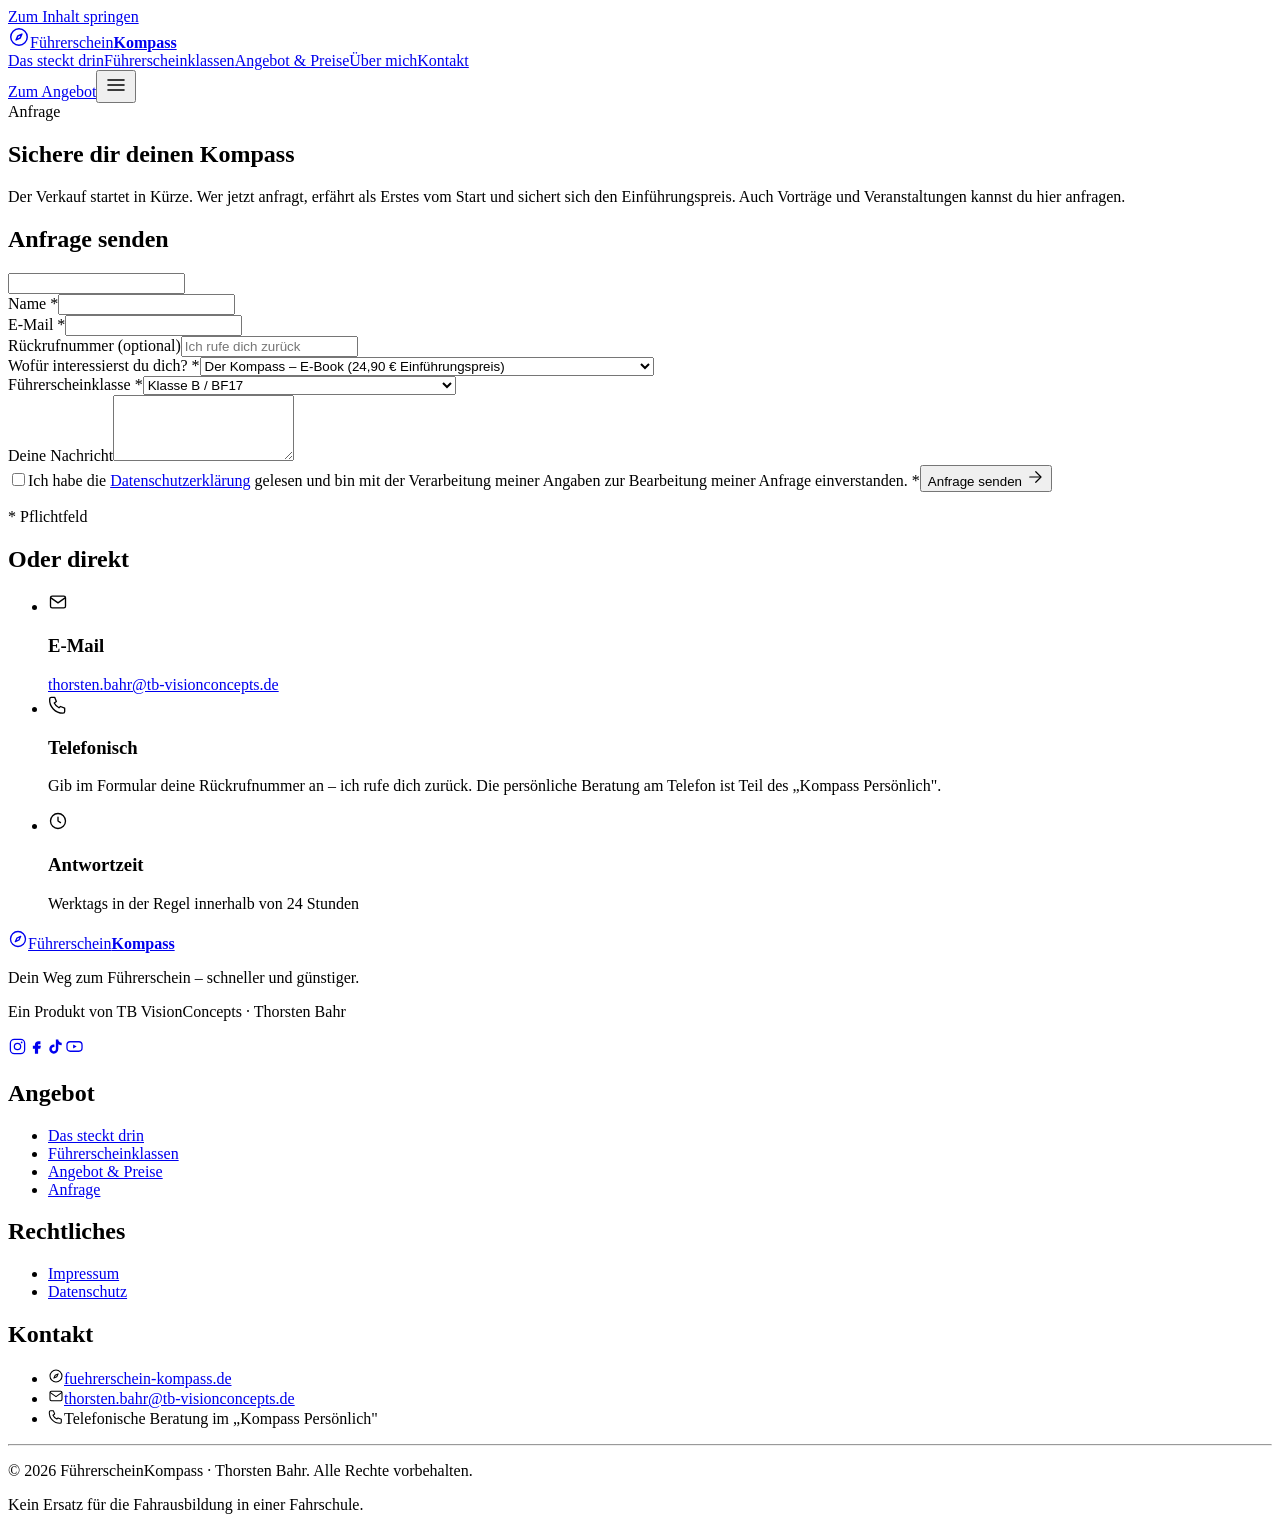
==== anfrage/index.html @ 38c5b354 "Website-Stand 2026-08-14 04:46: LinkedIn im Footer entfernt" ====
<!DOCTYPE html><html lang="de" data-astro-cid-cv6y6pzk><head><meta charset="utf-8"><meta name="viewport" content="width=device-width, initial-scale=1"><title>Anfrage · FührerscheinKompass</title><meta name="description" content="Sichere dir den FührerscheinKompass zum Einführungspreis oder frag einen Vortrag an – ich melde mich zeitnah bei dir."><link rel="canonical" href="https://fuehrerschein-kompass.de/anfrage/"><link rel="icon" type="image/svg+xml" href="/favicon.svg"><meta name="theme-color" content="#111111"><meta property="og:type" content="website"><meta property="og:site_name" content="FührerscheinKompass"><meta property="og:title" content="Anfrage · FührerscheinKompass"><meta property="og:description" content="Sichere dir den FührerscheinKompass zum Einführungspreis oder frag einen Vortrag an – ich melde mich zeitnah bei dir."><meta property="og:url" content="https://fuehrerschein-kompass.de/anfrage/"><meta property="og:locale" content="de_DE"><meta name="twitter:card" content="summary"><meta name="twitter:title" content="Anfrage · FührerscheinKompass"><meta name="twitter:description" content="Sichere dir den FührerscheinKompass zum Einführungspreis oder frag einen Vortrag an – ich melde mich zeitnah bei dir."><script type="application/ld+json">{"@context":"https://schema.org","@type":"Product","name":"FührerscheinKompass","description":"Sichere dir den FührerscheinKompass zum Einführungspreis oder frag einen Vortrag an – ich melde mich zeitnah bei dir.","url":"https://fuehrerschein-kompass.de/","brand":{"@type":"Brand","name":"TB VisionConcepts"},"author":{"@type":"Person","name":"Thorsten Bahr"}}</script></head><body data-astro-cid-cv6y6pzk><a href="#main" class="skip-link" data-astro-cid-cv6y6pzk>Zum Inhalt springen</a><header id="site-header" class="site-header" data-state="top" data-astro-cid-4ikqjgp6><div class="container-tb header-inner" data-astro-cid-4ikqjgp6><a href="/" class="brand" aria-label="FührerscheinKompass – Start" data-astro-cid-4ikqjgp6><span class="brand-icon" data-astro-cid-4ikqjgp6><svg xmlns="http://www.w3.org/2000/svg" width="22" height="22" viewBox="0 0 24 24" fill="none" stroke="currentColor" stroke-width="1.6" stroke-linecap="round" stroke-linejoin="round" class aria-hidden="true"><circle cx="12" cy="12" r="9"/><path d="m15.2 8.8-2 4.4-4.4 2 2-4.4z"/></svg></span><span class="brand-name" data-astro-cid-4ikqjgp6>Führerschein<strong data-astro-cid-4ikqjgp6>Kompass</strong></span></a><nav class="nav-desktop" aria-label="Hauptnavigation" data-astro-cid-4ikqjgp6><a href="/#inhalt" class="nav-link" data-astro-cid-4ikqjgp6>Das steckt drin</a><a href="/#klassen" class="nav-link" data-astro-cid-4ikqjgp6>Führerscheinklassen</a><a href="/#angebot" class="nav-link" data-astro-cid-4ikqjgp6>Angebot &amp; Preise</a><a href="/#ueber-mich" class="nav-link" data-astro-cid-4ikqjgp6>Über mich</a><a href="/anfrage" class="nav-link" data-astro-cid-4ikqjgp6>Kontakt</a></nav><div class="header-actions" data-astro-cid-4ikqjgp6><a href="/#angebot" class="btn btn-primary btn-cta" data-astro-cid-4ikqjgp6>Zum Angebot</a><button id="menu-toggle" class="menu-toggle" aria-label="Menü öffnen" aria-expanded="false" aria-controls="mobile-menu" data-astro-cid-4ikqjgp6><svg xmlns="http://www.w3.org/2000/svg" width="24" height="24" viewBox="0 0 24 24" fill="none" stroke="currentColor" stroke-width="1.6" stroke-linecap="round" stroke-linejoin="round" class aria-hidden="true"><path d="M4 7h16M4 12h16M4 17h16"/></svg></button></div></div><div id="mobile-menu" class="mobile-menu" hidden data-astro-cid-4ikqjgp6><nav aria-label="Mobile Navigation" data-astro-cid-4ikqjgp6><a href="/#inhalt" class="mobile-link" data-astro-cid-4ikqjgp6>Das steckt drin</a><a href="/#klassen" class="mobile-link" data-astro-cid-4ikqjgp6>Führerscheinklassen</a><a href="/#angebot" class="mobile-link" data-astro-cid-4ikqjgp6>Angebot &amp; Preise</a><a href="/#ueber-mich" class="mobile-link" data-astro-cid-4ikqjgp6>Über mich</a><a href="/anfrage" class="mobile-link" data-astro-cid-4ikqjgp6>Kontakt</a></nav></div></header><script type="module">var e=document.getElementById(`site-header`),t=()=>{e&&(e.dataset.state=window.scrollY>24?`scrolled`:`top`)};t(),window.addEventListener(`scroll`,t,{passive:!0});var n=document.getElementById(`menu-toggle`),r=document.getElementById(`mobile-menu`),i=()=>{r?.setAttribute(`hidden`,``),n?.setAttribute(`aria-expanded`,`false`),n?.setAttribute(`aria-label`,`Menü öffnen`)};n?.addEventListener(`click`,()=>{r?.hasAttribute(`hidden`)?(r?.removeAttribute(`hidden`),n.setAttribute(`aria-expanded`,`true`),n.setAttribute(`aria-label`,`Menü schließen`)):i()}),r?.querySelectorAll(`a`).forEach(e=>e.addEventListener(`click`,i));</script><main id="main" data-astro-cid-cv6y6pzk><section class="page-hero" data-astro-cid-dw2fsmvx><div class="page-hero-glow" aria-hidden="true" data-astro-cid-dw2fsmvx></div><div class="container-tb page-hero-inner" data-astro-cid-dw2fsmvx><span class="eyebrow" data-astro-cid-dw2fsmvx>Anfrage</span><div class="page-hero-top" data-astro-cid-dw2fsmvx><h1 class="page-hero-title" data-astro-cid-dw2fsmvx>Sichere dir <span class="text-gold-gradient">deinen Kompass</span></h1></div><p class="page-hero-lead" data-astro-cid-dw2fsmvx>Der Verkauf startet in Kürze. Wer jetzt anfragt, erfährt als Erstes vom Start und sichert sich den Einführungspreis. Auch Vorträge und Veranstaltungen kannst du hier anfragen.</p></div></section><section class="section" data-astro-cid-hvg4p4qe><div class="container-tb" data-astro-cid-hvg4p4qe><div class="anfrage-grid" data-astro-cid-hvg4p4qe><div class="reveal" data-astro-cid-hvg4p4qe><h2 class="anfrage-h" data-astro-cid-hvg4p4qe>Anfrage senden</h2><div class="anfrage-form-wrap" data-astro-cid-mhaaak4s><form id="anfrage-form" class="anfrage-form" name="anfrage" method="POST" data-endpoint="https://formspree.io/f/mzepeqll" action="https://formspree.io/f/mzepeqll" data-sending="Wird gesendet …" data-success="Vielen Dank! Deine Anfrage ist angekommen – ich melde mich zeitnah bei dir." data-error="Da ist leider etwas schiefgelaufen. Bitte versuch es erneut oder schreib direkt an thorsten.bahr@tb-visionconcepts.de." data-astro-cid-mhaaak4s><input type="hidden" name="form-name" value="anfrage" data-astro-cid-mhaaak4s><input type="text" name="_gotcha" class="hp" tabindex="-1" autocomplete="off" aria-hidden="true" data-astro-cid-mhaaak4s><div class="field" data-astro-cid-mhaaak4s><label for="af-name" data-astro-cid-mhaaak4s>Name *</label><input id="af-name" name="name" type="text" required autocomplete="name" data-astro-cid-mhaaak4s></div><div class="field-row" data-astro-cid-mhaaak4s><div class="field" data-astro-cid-mhaaak4s><label for="af-email" data-astro-cid-mhaaak4s>E-Mail *</label><input id="af-email" name="email" type="email" required autocomplete="email" data-astro-cid-mhaaak4s></div><div class="field" data-astro-cid-mhaaak4s><label for="af-phone" data-astro-cid-mhaaak4s>Rückrufnummer (optional)</label><input id="af-phone" name="phone" type="tel" autocomplete="tel" placeholder="Ich rufe dich zurück" data-astro-cid-mhaaak4s></div></div><div class="field-row" data-astro-cid-mhaaak4s><div class="field" data-astro-cid-mhaaak4s><label for="af-stufe" data-astro-cid-mhaaak4s>Wofür interessierst du dich? *</label><select id="af-stufe" name="stufe" required data-astro-cid-mhaaak4s><option value="ebook" data-astro-cid-mhaaak4s>Der Kompass – E-Book (24,90 € Einführungspreis)</option><option value="plus" data-astro-cid-mhaaak4s>Kompass PLUS – E-Book + Praxis-Vorlagen (89 €)</option><option value="persoenlich" data-astro-cid-mhaaak4s>Kompass Persönlich – 3 persönliche Beratungsgespräche (279 €)</option><option value="vormerkung" data-astro-cid-mhaaak4s>Vormerkung Klasse BE / A (unverbindlich – sichert den Einführungspreis)</option><option value="veranstaltung" data-astro-cid-mhaaak4s>Vortrag / Veranstaltung (auf Anfrage)</option><option value="frage" data-astro-cid-mhaaak4s>Allgemeine Frage</option></select></div><div class="field" data-astro-cid-mhaaak4s><label for="af-klasse" data-astro-cid-mhaaak4s>Führerscheinklasse *</label><select id="af-klasse" name="klasse" required data-astro-cid-mhaaak4s><option value="b" data-astro-cid-mhaaak4s>Klasse B / BF17</option><option value="be" data-astro-cid-mhaaak4s>Klasse BE (Start bei ausreichend Vormerkungen)</option><option value="a" data-astro-cid-mhaaak4s>Klasse A (Start bei ausreichend Vormerkungen)</option></select></div></div><div class="field" data-astro-cid-mhaaak4s><label for="af-message" data-astro-cid-mhaaak4s>Deine Nachricht</label><textarea id="af-message" name="message" rows="4" data-astro-cid-mhaaak4s></textarea></div><label class="consent" data-astro-cid-mhaaak4s><input type="checkbox" name="consent" required data-astro-cid-mhaaak4s><span data-astro-cid-mhaaak4s>Ich habe die <a href="/datenschutz" data-astro-cid-mhaaak4s>Datenschutzerklärung</a> gelesen und bin mit der Verarbeitung meiner Angaben zur Bearbeitung meiner Anfrage einverstanden. *</span></label><button type="submit" class="btn btn-primary" data-astro-cid-mhaaak4s>Anfrage senden <svg xmlns="http://www.w3.org/2000/svg" width="18" height="18" viewBox="0 0 24 24" fill="none" stroke="currentColor" stroke-width="1.6" stroke-linecap="round" stroke-linejoin="round" class aria-hidden="true"><path d="M5 12h14"/><path d="m13 5 7 7-7 7"/></svg></button><p class="form-hint" data-astro-cid-mhaaak4s>* Pflichtfeld</p></form><p id="form-status" class="form-status" role="status" aria-live="polite" data-astro-cid-mhaaak4s></p></div><script type="module">var e=new URLSearchParams(window.location.search),t=document.getElementById(`af-stufe`),n=document.getElementById(`af-klasse`),r=e.get(`stufe`),i=e.get(`klasse`);t&&r&&[...t.options].some(e=>e.value===r)&&(t.value=r),n&&i&&[...n.options].some(e=>e.value===i)&&(n.value=i);var a=document.getElementById(`af-message`),o=`Was wäre dir bei dieser Klasse am wichtigsten? Dein Feedback fließt direkt in die neue Ausgabe ein.`,s=()=>{a&&t&&(a.placeholder=t.value===`vormerkung`?o:``)};s(),t?.addEventListener(`change`,s);var c=document.getElementById(`anfrage-form`),l=document.getElementById(`form-status`);c&&l&&c.addEventListener(`submit`,async e=>{e.preventDefault();let t=c.querySelector(`button[type="submit"]`),n=t?t.innerHTML:``;t&&(t.disabled=!0,t.textContent=c.dataset.sending||`Wird gesendet …`);try{let e=new FormData(c),t=c.dataset.endpoint,n;if(t)n=await fetch(t,{method:`POST`,headers:{Accept:`application/json`},body:e});else{let t=new URLSearchParams;e.forEach((e,n)=>t.append(n,String(e))),n=await fetch(`/`,{method:`POST`,headers:{"Content-Type":`application/x-www-form-urlencoded`},body:t.toString()})}n.ok?(c.reset(),c.style.display=`none`,l.dataset.state=`success`,l.textContent=c.dataset.success||``):(l.dataset.state=`error`,l.textContent=c.dataset.error||``)}catch{l.dataset.state=`error`,l.textContent=c.dataset.error||``}finally{t&&(t.disabled=!1,t.innerHTML=n)}});</script></div><aside class="anfrage-direkt reveal" data-astro-cid-hvg4p4qe><h2 class="anfrage-h" data-astro-cid-hvg4p4qe>Oder direkt</h2><ul class="direkt-liste" data-astro-cid-hvg4p4qe><li data-astro-cid-hvg4p4qe><span class="direkt-icon" data-astro-cid-hvg4p4qe><svg xmlns="http://www.w3.org/2000/svg" width="20" height="20" viewBox="0 0 24 24" fill="none" stroke="currentColor" stroke-width="1.6" stroke-linecap="round" stroke-linejoin="round" class aria-hidden="true"><rect x="3" y="5" width="18" height="14" rx="2"/><path d="m3.5 7 8.5 6 8.5-6"/></svg></span><div data-astro-cid-hvg4p4qe><h3 data-astro-cid-hvg4p4qe>E-Mail</h3><a href="mailto:thorsten.bahr@tb-visionconcepts.de" data-astro-cid-hvg4p4qe>thorsten.bahr@tb-visionconcepts.de</a></div></li><li data-astro-cid-hvg4p4qe><span class="direkt-icon" data-astro-cid-hvg4p4qe><svg xmlns="http://www.w3.org/2000/svg" width="20" height="20" viewBox="0 0 24 24" fill="none" stroke="currentColor" stroke-width="1.6" stroke-linecap="round" stroke-linejoin="round" class aria-hidden="true"><path d="M4 4h4l2 5-2.5 1.8a12 12 0 0 0 5.7 5.7L15 15l5 2v4a2 2 0 0 1-2 2A16 16 0 0 1 2 6a2 2 0 0 1 2-2z"/></svg></span><div data-astro-cid-hvg4p4qe><h3 data-astro-cid-hvg4p4qe>Telefonisch</h3><p data-astro-cid-hvg4p4qe>Gib im Formular deine Rückrufnummer an – ich rufe dich zurück. Die persönliche Beratung am Telefon ist Teil des „Kompass Persönlich".</p></div></li><li data-astro-cid-hvg4p4qe><span class="direkt-icon" data-astro-cid-hvg4p4qe><svg xmlns="http://www.w3.org/2000/svg" width="20" height="20" viewBox="0 0 24 24" fill="none" stroke="currentColor" stroke-width="1.6" stroke-linecap="round" stroke-linejoin="round" class aria-hidden="true"><circle cx="12" cy="12" r="9"/><path d="M12 7.5V12l3 2"/></svg></span><div data-astro-cid-hvg4p4qe><h3 data-astro-cid-hvg4p4qe>Antwortzeit</h3><p data-astro-cid-hvg4p4qe>Werktags in der Regel innerhalb von 24 Stunden</p></div></li></ul></aside></div></div></section></main><footer class="site-footer" data-astro-cid-4o42a52n><div class="container-tb" data-astro-cid-4o42a52n><div class="footer-grid" data-astro-cid-4o42a52n><div class="footer-brand" data-astro-cid-4o42a52n><a href="/" class="footer-logo" aria-label="FührerscheinKompass" data-astro-cid-4o42a52n><span class="footer-logo-icon" data-astro-cid-4o42a52n><svg xmlns="http://www.w3.org/2000/svg" width="20" height="20" viewBox="0 0 24 24" fill="none" stroke="currentColor" stroke-width="1.6" stroke-linecap="round" stroke-linejoin="round" class aria-hidden="true"><circle cx="12" cy="12" r="9"/><path d="m15.2 8.8-2 4.4-4.4 2 2-4.4z"/></svg></span><span data-astro-cid-4o42a52n>Führerschein<strong data-astro-cid-4o42a52n>Kompass</strong></span></a><p class="footer-tagline" data-astro-cid-4o42a52n>Dein Weg zum Führerschein – schneller und günstiger.</p><p class="footer-status" data-astro-cid-4o42a52n>Ein Produkt von TB&nbsp;VisionConcepts · Thorsten Bahr</p><div class="footer-social" aria-label="Social Media" data-astro-cid-4o42a52n><a href="https://www.instagram.com/tb_visionconcepts/" target="_blank" rel="me noopener noreferrer" aria-label="Instagram" class="social-btn" data-astro-cid-4o42a52n><svg xmlns="http://www.w3.org/2000/svg" width="19" height="19" viewBox="0 0 24 24" fill="none" stroke="currentColor" stroke-width="1.6" stroke-linecap="round" stroke-linejoin="round" class aria-hidden="true"><rect x="3" y="3" width="18" height="18" rx="5"/><circle cx="12" cy="12" r="4"/><circle cx="17.2" cy="6.8" r="1.1" fill="currentColor" stroke="none"/></svg></a><a href="https://www.facebook.com/BahrThorsten" target="_blank" rel="me noopener noreferrer" aria-label="Facebook" class="social-btn" data-astro-cid-4o42a52n><svg xmlns="http://www.w3.org/2000/svg" width="19" height="19" viewBox="0 0 24 24" fill="none" stroke="currentColor" stroke-width="1.6" stroke-linecap="round" stroke-linejoin="round" class aria-hidden="true"><path d="M14 9.3h3V5.4h-2.6C11.8 5.4 10 7.2 10 9.7V11H7.4v3.9H10V21h4v-6.1h2.7l.9-3.9H14V9.9c0-.4.3-.6.7-.6z" fill="currentColor" stroke="none"/></svg></a><a href="https://www.tiktok.com/@tb_visionconcepts" target="_blank" rel="me noopener noreferrer" aria-label="TikTok" class="social-btn" data-astro-cid-4o42a52n><svg xmlns="http://www.w3.org/2000/svg" width="19" height="19" viewBox="0 0 24 24" fill="none" stroke="currentColor" stroke-width="1.6" stroke-linecap="round" stroke-linejoin="round" class aria-hidden="true"><path d="M16.6 5.82s.51.5 0 0A4.278 4.278 0 0 1 15.54 3h-3.09v12.4a2.592 2.592 0 0 1-2.59 2.5c-1.42 0-2.6-1.16-2.6-2.6c0-1.72 1.66-3.01 3.37-2.48V9.66c-3.45-.46-6.47 2.22-6.47 5.64c0 3.33 2.76 5.7 5.69 5.7c3.14 0 5.69-2.55 5.69-5.7V9.01a7.35 7.35 0 0 0 4.3 1.38V7.3s-1.88.09-3.24-1.48z" fill="currentColor" stroke="none"/></svg></a><a href="https://www.youtube.com/channel/UCgevBhatSWjmkDNBUK_DRZw" target="_blank" rel="me noopener noreferrer" aria-label="YouTube" class="social-btn" data-astro-cid-4o42a52n><svg xmlns="http://www.w3.org/2000/svg" width="19" height="19" viewBox="0 0 24 24" fill="none" stroke="currentColor" stroke-width="1.6" stroke-linecap="round" stroke-linejoin="round" class aria-hidden="true"><rect x="2.5" y="6" width="19" height="12" rx="4"/><path d="M10.3 9.6v4.8l4.4-2.4z" fill="currentColor" stroke="none"/></svg></a></div></div><nav class="footer-col" aria-label="Angebot" data-astro-cid-4o42a52n><h2 class="footer-h" data-astro-cid-4o42a52n>Angebot</h2><ul data-astro-cid-4o42a52n><li data-astro-cid-4o42a52n><a href="/#inhalt" data-astro-cid-4o42a52n>Das steckt drin</a></li><li data-astro-cid-4o42a52n><a href="/#klassen" data-astro-cid-4o42a52n>Führerscheinklassen</a></li><li data-astro-cid-4o42a52n><a href="/#angebot" data-astro-cid-4o42a52n>Angebot &amp; Preise</a></li><li data-astro-cid-4o42a52n><a href="/anfrage" data-astro-cid-4o42a52n>Anfrage</a></li></ul></nav><nav class="footer-col" aria-label="Rechtliches" data-astro-cid-4o42a52n><h2 class="footer-h" data-astro-cid-4o42a52n>Rechtliches</h2><ul data-astro-cid-4o42a52n><li data-astro-cid-4o42a52n><a href="/impressum" data-astro-cid-4o42a52n>Impressum</a></li><li data-astro-cid-4o42a52n><a href="/datenschutz" data-astro-cid-4o42a52n>Datenschutz</a></li></ul></nav><div class="footer-col" data-astro-cid-4o42a52n><h2 class="footer-h" data-astro-cid-4o42a52n>Kontakt</h2><ul class="footer-contact" data-astro-cid-4o42a52n><li data-astro-cid-4o42a52n><svg xmlns="http://www.w3.org/2000/svg" width="16" height="16" viewBox="0 0 24 24" fill="none" stroke="currentColor" stroke-width="1.6" stroke-linecap="round" stroke-linejoin="round" class aria-hidden="true"><circle cx="12" cy="12" r="9"/><path d="m15.2 8.8-2 4.4-4.4 2 2-4.4z"/></svg><a href="https://fuehrerschein-kompass.de" data-astro-cid-4o42a52n>fuehrerschein-kompass.de</a></li><li data-astro-cid-4o42a52n><svg xmlns="http://www.w3.org/2000/svg" width="16" height="16" viewBox="0 0 24 24" fill="none" stroke="currentColor" stroke-width="1.6" stroke-linecap="round" stroke-linejoin="round" class aria-hidden="true"><rect x="3" y="5" width="18" height="14" rx="2"/><path d="m3.5 7 8.5 6 8.5-6"/></svg><a href="mailto:thorsten.bahr@tb-visionconcepts.de" data-astro-cid-4o42a52n>thorsten.bahr@tb-visionconcepts.de</a></li><li data-astro-cid-4o42a52n><svg xmlns="http://www.w3.org/2000/svg" width="16" height="16" viewBox="0 0 24 24" fill="none" stroke="currentColor" stroke-width="1.6" stroke-linecap="round" stroke-linejoin="round" class aria-hidden="true"><path d="M4 4h4l2 5-2.5 1.8a12 12 0 0 0 5.7 5.7L15 15l5 2v4a2 2 0 0 1-2 2A16 16 0 0 1 2 6a2 2 0 0 1 2-2z"/></svg><span data-astro-cid-4o42a52n>Telefonische Beratung im „Kompass Persönlich"</span></li></ul></div></div><hr class="hairline footer-line" data-astro-cid-4o42a52n><div class="footer-bottom" data-astro-cid-4o42a52n><p data-astro-cid-4o42a52n>© 2026 FührerscheinKompass · Thorsten Bahr. Alle Rechte vorbehalten.</p><p class="footer-note" data-astro-cid-4o42a52n>Kein Ersatz für die Fahrausbildung in einer Fahrschule.</p></div></div></footer><script type="module">var e=document.querySelectorAll(`.reveal`);if(!window.matchMedia(`(prefers-reduced-motion: reduce)`).matches&&`IntersectionObserver`in window){let t=new IntersectionObserver(e=>{e.forEach(e=>{e.isIntersecting&&(e.target.classList.add(`is-visible`),t.unobserve(e.target))})},{threshold:.12,rootMargin:`0px 0px -8% 0px`});e.forEach(e=>t.observe(e))}else e.forEach(e=>e.classList.add(`is-visible`));</script></body></html>
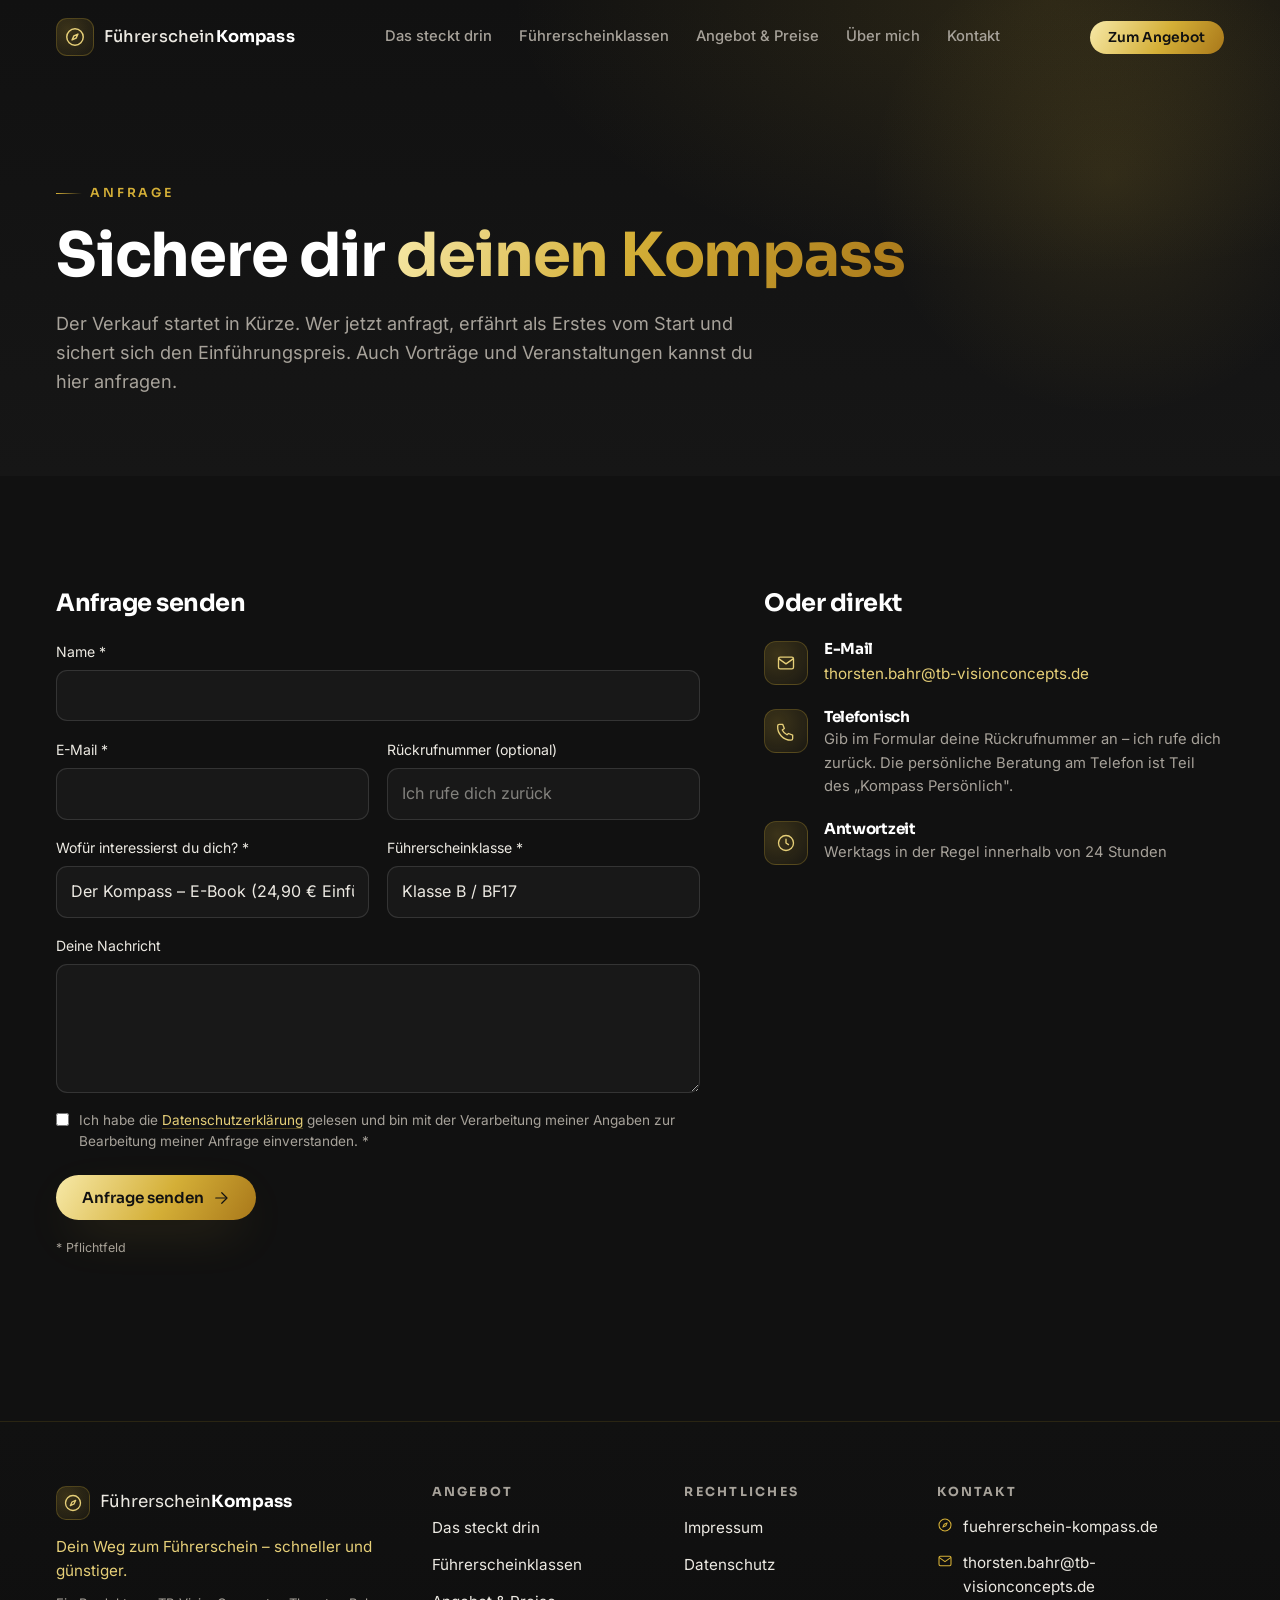
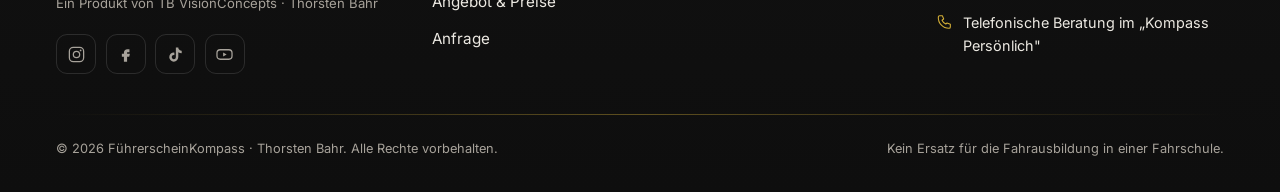
==== commit b962c814: "Fix: CSS fehlte im letzten Deploy (Build ueber Junction war kaputt) - LinkedIn bleibt entfernt" ====
--- a/anfrage/index.html
+++ b/anfrage/index.html
@@ -1 +1,3 @@
-<!DOCTYPE html><html lang="de" data-astro-cid-cv6y6pzk><head><meta charset="utf-8"><meta name="viewport" content="width=device-width, initial-scale=1"><title>Anfrage · FührerscheinKompass</title><meta name="description" content="Sichere dir den FührerscheinKompass zum Einführungspreis oder frag einen Vortrag an – ich melde mich zeitnah bei dir."><link rel="canonical" href="https://fuehrerschein-kompass.de/anfrage/"><link rel="icon" type="image/svg+xml" href="/favicon.svg"><meta name="theme-color" content="#111111"><meta property="og:type" content="website"><meta property="og:site_name" content="FührerscheinKompass"><meta property="og:title" content="Anfrage · FührerscheinKompass"><meta property="og:description" content="Sichere dir den FührerscheinKompass zum Einführungspreis oder frag einen Vortrag an – ich melde mich zeitnah bei dir."><meta property="og:url" content="https://fuehrerschein-kompass.de/anfrage/"><meta property="og:locale" content="de_DE"><meta name="twitter:card" content="summary"><meta name="twitter:title" content="Anfrage · FührerscheinKompass"><meta name="twitter:description" content="Sichere dir den FührerscheinKompass zum Einführungspreis oder frag einen Vortrag an – ich melde mich zeitnah bei dir."><script type="application/ld+json">{"@context":"https://schema.org","@type":"Product","name":"FührerscheinKompass","description":"Sichere dir den FührerscheinKompass zum Einführungspreis oder frag einen Vortrag an – ich melde mich zeitnah bei dir.","url":"https://fuehrerschein-kompass.de/","brand":{"@type":"Brand","name":"TB VisionConcepts"},"author":{"@type":"Person","name":"Thorsten Bahr"}}</script></head><body data-astro-cid-cv6y6pzk><a href="#main" class="skip-link" data-astro-cid-cv6y6pzk>Zum Inhalt springen</a><header id="site-header" class="site-header" data-state="top" data-astro-cid-4ikqjgp6><div class="container-tb header-inner" data-astro-cid-4ikqjgp6><a href="/" class="brand" aria-label="FührerscheinKompass – Start" data-astro-cid-4ikqjgp6><span class="brand-icon" data-astro-cid-4ikqjgp6><svg xmlns="http://www.w3.org/2000/svg" width="22" height="22" viewBox="0 0 24 24" fill="none" stroke="currentColor" stroke-width="1.6" stroke-linecap="round" stroke-linejoin="round" class aria-hidden="true"><circle cx="12" cy="12" r="9"/><path d="m15.2 8.8-2 4.4-4.4 2 2-4.4z"/></svg></span><span class="brand-name" data-astro-cid-4ikqjgp6>Führerschein<strong data-astro-cid-4ikqjgp6>Kompass</strong></span></a><nav class="nav-desktop" aria-label="Hauptnavigation" data-astro-cid-4ikqjgp6><a href="/#inhalt" class="nav-link" data-astro-cid-4ikqjgp6>Das steckt drin</a><a href="/#klassen" class="nav-link" data-astro-cid-4ikqjgp6>Führerscheinklassen</a><a href="/#angebot" class="nav-link" data-astro-cid-4ikqjgp6>Angebot &amp; Preise</a><a href="/#ueber-mich" class="nav-link" data-astro-cid-4ikqjgp6>Über mich</a><a href="/anfrage" class="nav-link" data-astro-cid-4ikqjgp6>Kontakt</a></nav><div class="header-actions" data-astro-cid-4ikqjgp6><a href="/#angebot" class="btn btn-primary btn-cta" data-astro-cid-4ikqjgp6>Zum Angebot</a><button id="menu-toggle" class="menu-toggle" aria-label="Menü öffnen" aria-expanded="false" aria-controls="mobile-menu" data-astro-cid-4ikqjgp6><svg xmlns="http://www.w3.org/2000/svg" width="24" height="24" viewBox="0 0 24 24" fill="none" stroke="currentColor" stroke-width="1.6" stroke-linecap="round" stroke-linejoin="round" class aria-hidden="true"><path d="M4 7h16M4 12h16M4 17h16"/></svg></button></div></div><div id="mobile-menu" class="mobile-menu" hidden data-astro-cid-4ikqjgp6><nav aria-label="Mobile Navigation" data-astro-cid-4ikqjgp6><a href="/#inhalt" class="mobile-link" data-astro-cid-4ikqjgp6>Das steckt drin</a><a href="/#klassen" class="mobile-link" data-astro-cid-4ikqjgp6>Führerscheinklassen</a><a href="/#angebot" class="mobile-link" data-astro-cid-4ikqjgp6>Angebot &amp; Preise</a><a href="/#ueber-mich" class="mobile-link" data-astro-cid-4ikqjgp6>Über mich</a><a href="/anfrage" class="mobile-link" data-astro-cid-4ikqjgp6>Kontakt</a></nav></div></header><script type="module">var e=document.getElementById(`site-header`),t=()=>{e&&(e.dataset.state=window.scrollY>24?`scrolled`:`top`)};t(),window.addEventListener(`scroll`,t,{passive:!0});var n=document.getElementById(`menu-toggle`),r=document.getElementById(`mobile-menu`),i=()=>{r?.setAttribute(`hidden`,``),n?.setAttribute(`aria-expanded`,`false`),n?.setAttribute(`aria-label`,`Menü öffnen`)};n?.addEventListener(`click`,()=>{r?.hasAttribute(`hidden`)?(r?.removeAttribute(`hidden`),n.setAttribute(`aria-expanded`,`true`),n.setAttribute(`aria-label`,`Menü schließen`)):i()}),r?.querySelectorAll(`a`).forEach(e=>e.addEventListener(`click`,i));</script><main id="main" data-astro-cid-cv6y6pzk><section class="page-hero" data-astro-cid-dw2fsmvx><div class="page-hero-glow" aria-hidden="true" data-astro-cid-dw2fsmvx></div><div class="container-tb page-hero-inner" data-astro-cid-dw2fsmvx><span class="eyebrow" data-astro-cid-dw2fsmvx>Anfrage</span><div class="page-hero-top" data-astro-cid-dw2fsmvx><h1 class="page-hero-title" data-astro-cid-dw2fsmvx>Sichere dir <span class="text-gold-gradient">deinen Kompass</span></h1></div><p class="page-hero-lead" data-astro-cid-dw2fsmvx>Der Verkauf startet in Kürze. Wer jetzt anfragt, erfährt als Erstes vom Start und sichert sich den Einführungspreis. Auch Vorträge und Veranstaltungen kannst du hier anfragen.</p></div></section><section class="section" data-astro-cid-hvg4p4qe><div class="container-tb" data-astro-cid-hvg4p4qe><div class="anfrage-grid" data-astro-cid-hvg4p4qe><div class="reveal" data-astro-cid-hvg4p4qe><h2 class="anfrage-h" data-astro-cid-hvg4p4qe>Anfrage senden</h2><div class="anfrage-form-wrap" data-astro-cid-mhaaak4s><form id="anfrage-form" class="anfrage-form" name="anfrage" method="POST" data-endpoint="https://formspree.io/f/mzepeqll" action="https://formspree.io/f/mzepeqll" data-sending="Wird gesendet …" data-success="Vielen Dank! Deine Anfrage ist angekommen – ich melde mich zeitnah bei dir." data-error="Da ist leider etwas schiefgelaufen. Bitte versuch es erneut oder schreib direkt an thorsten.bahr@tb-visionconcepts.de." data-astro-cid-mhaaak4s><input type="hidden" name="form-name" value="anfrage" data-astro-cid-mhaaak4s><input type="text" name="_gotcha" class="hp" tabindex="-1" autocomplete="off" aria-hidden="true" data-astro-cid-mhaaak4s><div class="field" data-astro-cid-mhaaak4s><label for="af-name" data-astro-cid-mhaaak4s>Name *</label><input id="af-name" name="name" type="text" required autocomplete="name" data-astro-cid-mhaaak4s></div><div class="field-row" data-astro-cid-mhaaak4s><div class="field" data-astro-cid-mhaaak4s><label for="af-email" data-astro-cid-mhaaak4s>E-Mail *</label><input id="af-email" name="email" type="email" required autocomplete="email" data-astro-cid-mhaaak4s></div><div class="field" data-astro-cid-mhaaak4s><label for="af-phone" data-astro-cid-mhaaak4s>Rückrufnummer (optional)</label><input id="af-phone" name="phone" type="tel" autocomplete="tel" placeholder="Ich rufe dich zurück" data-astro-cid-mhaaak4s></div></div><div class="field-row" data-astro-cid-mhaaak4s><div class="field" data-astro-cid-mhaaak4s><label for="af-stufe" data-astro-cid-mhaaak4s>Wofür interessierst du dich? *</label><select id="af-stufe" name="stufe" required data-astro-cid-mhaaak4s><option value="ebook" data-astro-cid-mhaaak4s>Der Kompass – E-Book (24,90 € Einführungspreis)</option><option value="plus" data-astro-cid-mhaaak4s>Kompass PLUS – E-Book + Praxis-Vorlagen (89 €)</option><option value="persoenlich" data-astro-cid-mhaaak4s>Kompass Persönlich – 3 persönliche Beratungsgespräche (279 €)</option><option value="vormerkung" data-astro-cid-mhaaak4s>Vormerkung Klasse BE / A (unverbindlich – sichert den Einführungspreis)</option><option value="veranstaltung" data-astro-cid-mhaaak4s>Vortrag / Veranstaltung (auf Anfrage)</option><option value="frage" data-astro-cid-mhaaak4s>Allgemeine Frage</option></select></div><div class="field" data-astro-cid-mhaaak4s><label for="af-klasse" data-astro-cid-mhaaak4s>Führerscheinklasse *</label><select id="af-klasse" name="klasse" required data-astro-cid-mhaaak4s><option value="b" data-astro-cid-mhaaak4s>Klasse B / BF17</option><option value="be" data-astro-cid-mhaaak4s>Klasse BE (Start bei ausreichend Vormerkungen)</option><option value="a" data-astro-cid-mhaaak4s>Klasse A (Start bei ausreichend Vormerkungen)</option></select></div></div><div class="field" data-astro-cid-mhaaak4s><label for="af-message" data-astro-cid-mhaaak4s>Deine Nachricht</label><textarea id="af-message" name="message" rows="4" data-astro-cid-mhaaak4s></textarea></div><label class="consent" data-astro-cid-mhaaak4s><input type="checkbox" name="consent" required data-astro-cid-mhaaak4s><span data-astro-cid-mhaaak4s>Ich habe die <a href="/datenschutz" data-astro-cid-mhaaak4s>Datenschutzerklärung</a> gelesen und bin mit der Verarbeitung meiner Angaben zur Bearbeitung meiner Anfrage einverstanden. *</span></label><button type="submit" class="btn btn-primary" data-astro-cid-mhaaak4s>Anfrage senden <svg xmlns="http://www.w3.org/2000/svg" width="18" height="18" viewBox="0 0 24 24" fill="none" stroke="currentColor" stroke-width="1.6" stroke-linecap="round" stroke-linejoin="round" class aria-hidden="true"><path d="M5 12h14"/><path d="m13 5 7 7-7 7"/></svg></button><p class="form-hint" data-astro-cid-mhaaak4s>* Pflichtfeld</p></form><p id="form-status" class="form-status" role="status" aria-live="polite" data-astro-cid-mhaaak4s></p></div><script type="module">var e=new URLSearchParams(window.location.search),t=document.getElementById(`af-stufe`),n=document.getElementById(`af-klasse`),r=e.get(`stufe`),i=e.get(`klasse`);t&&r&&[...t.options].some(e=>e.value===r)&&(t.value=r),n&&i&&[...n.options].some(e=>e.value===i)&&(n.value=i);var a=document.getElementById(`af-message`),o=`Was wäre dir bei dieser Klasse am wichtigsten? Dein Feedback fließt direkt in die neue Ausgabe ein.`,s=()=>{a&&t&&(a.placeholder=t.value===`vormerkung`?o:``)};s(),t?.addEventListener(`change`,s);var c=document.getElementById(`anfrage-form`),l=document.getElementById(`form-status`);c&&l&&c.addEventListener(`submit`,async e=>{e.preventDefault();let t=c.querySelector(`button[type="submit"]`),n=t?t.innerHTML:``;t&&(t.disabled=!0,t.textContent=c.dataset.sending||`Wird gesendet …`);try{let e=new FormData(c),t=c.dataset.endpoint,n;if(t)n=await fetch(t,{method:`POST`,headers:{Accept:`application/json`},body:e});else{let t=new URLSearchParams;e.forEach((e,n)=>t.append(n,String(e))),n=await fetch(`/`,{method:`POST`,headers:{"Content-Type":`application/x-www-form-urlencoded`},body:t.toString()})}n.ok?(c.reset(),c.style.display=`none`,l.dataset.state=`success`,l.textContent=c.dataset.success||``):(l.dataset.state=`error`,l.textContent=c.dataset.error||``)}catch{l.dataset.state=`error`,l.textContent=c.dataset.error||``}finally{t&&(t.disabled=!1,t.innerHTML=n)}});</script></div><aside class="anfrage-direkt reveal" data-astro-cid-hvg4p4qe><h2 class="anfrage-h" data-astro-cid-hvg4p4qe>Oder direkt</h2><ul class="direkt-liste" data-astro-cid-hvg4p4qe><li data-astro-cid-hvg4p4qe><span class="direkt-icon" data-astro-cid-hvg4p4qe><svg xmlns="http://www.w3.org/2000/svg" width="20" height="20" viewBox="0 0 24 24" fill="none" stroke="currentColor" stroke-width="1.6" stroke-linecap="round" stroke-linejoin="round" class aria-hidden="true"><rect x="3" y="5" width="18" height="14" rx="2"/><path d="m3.5 7 8.5 6 8.5-6"/></svg></span><div data-astro-cid-hvg4p4qe><h3 data-astro-cid-hvg4p4qe>E-Mail</h3><a href="mailto:thorsten.bahr@tb-visionconcepts.de" data-astro-cid-hvg4p4qe>thorsten.bahr@tb-visionconcepts.de</a></div></li><li data-astro-cid-hvg4p4qe><span class="direkt-icon" data-astro-cid-hvg4p4qe><svg xmlns="http://www.w3.org/2000/svg" width="20" height="20" viewBox="0 0 24 24" fill="none" stroke="currentColor" stroke-width="1.6" stroke-linecap="round" stroke-linejoin="round" class aria-hidden="true"><path d="M4 4h4l2 5-2.5 1.8a12 12 0 0 0 5.7 5.7L15 15l5 2v4a2 2 0 0 1-2 2A16 16 0 0 1 2 6a2 2 0 0 1 2-2z"/></svg></span><div data-astro-cid-hvg4p4qe><h3 data-astro-cid-hvg4p4qe>Telefonisch</h3><p data-astro-cid-hvg4p4qe>Gib im Formular deine Rückrufnummer an – ich rufe dich zurück. Die persönliche Beratung am Telefon ist Teil des „Kompass Persönlich".</p></div></li><li data-astro-cid-hvg4p4qe><span class="direkt-icon" data-astro-cid-hvg4p4qe><svg xmlns="http://www.w3.org/2000/svg" width="20" height="20" viewBox="0 0 24 24" fill="none" stroke="currentColor" stroke-width="1.6" stroke-linecap="round" stroke-linejoin="round" class aria-hidden="true"><circle cx="12" cy="12" r="9"/><path d="M12 7.5V12l3 2"/></svg></span><div data-astro-cid-hvg4p4qe><h3 data-astro-cid-hvg4p4qe>Antwortzeit</h3><p data-astro-cid-hvg4p4qe>Werktags in der Regel innerhalb von 24 Stunden</p></div></li></ul></aside></div></div></section></main><footer class="site-footer" data-astro-cid-4o42a52n><div class="container-tb" data-astro-cid-4o42a52n><div class="footer-grid" data-astro-cid-4o42a52n><div class="footer-brand" data-astro-cid-4o42a52n><a href="/" class="footer-logo" aria-label="FührerscheinKompass" data-astro-cid-4o42a52n><span class="footer-logo-icon" data-astro-cid-4o42a52n><svg xmlns="http://www.w3.org/2000/svg" width="20" height="20" viewBox="0 0 24 24" fill="none" stroke="currentColor" stroke-width="1.6" stroke-linecap="round" stroke-linejoin="round" class aria-hidden="true"><circle cx="12" cy="12" r="9"/><path d="m15.2 8.8-2 4.4-4.4 2 2-4.4z"/></svg></span><span data-astro-cid-4o42a52n>Führerschein<strong data-astro-cid-4o42a52n>Kompass</strong></span></a><p class="footer-tagline" data-astro-cid-4o42a52n>Dein Weg zum Führerschein – schneller und günstiger.</p><p class="footer-status" data-astro-cid-4o42a52n>Ein Produkt von TB&nbsp;VisionConcepts · Thorsten Bahr</p><div class="footer-social" aria-label="Social Media" data-astro-cid-4o42a52n><a href="https://www.instagram.com/tb_visionconcepts/" target="_blank" rel="me noopener noreferrer" aria-label="Instagram" class="social-btn" data-astro-cid-4o42a52n><svg xmlns="http://www.w3.org/2000/svg" width="19" height="19" viewBox="0 0 24 24" fill="none" stroke="currentColor" stroke-width="1.6" stroke-linecap="round" stroke-linejoin="round" class aria-hidden="true"><rect x="3" y="3" width="18" height="18" rx="5"/><circle cx="12" cy="12" r="4"/><circle cx="17.2" cy="6.8" r="1.1" fill="currentColor" stroke="none"/></svg></a><a href="https://www.facebook.com/BahrThorsten" target="_blank" rel="me noopener noreferrer" aria-label="Facebook" class="social-btn" data-astro-cid-4o42a52n><svg xmlns="http://www.w3.org/2000/svg" width="19" height="19" viewBox="0 0 24 24" fill="none" stroke="currentColor" stroke-width="1.6" stroke-linecap="round" stroke-linejoin="round" class aria-hidden="true"><path d="M14 9.3h3V5.4h-2.6C11.8 5.4 10 7.2 10 9.7V11H7.4v3.9H10V21h4v-6.1h2.7l.9-3.9H14V9.9c0-.4.3-.6.7-.6z" fill="currentColor" stroke="none"/></svg></a><a href="https://www.tiktok.com/@tb_visionconcepts" target="_blank" rel="me noopener noreferrer" aria-label="TikTok" class="social-btn" data-astro-cid-4o42a52n><svg xmlns="http://www.w3.org/2000/svg" width="19" height="19" viewBox="0 0 24 24" fill="none" stroke="currentColor" stroke-width="1.6" stroke-linecap="round" stroke-linejoin="round" class aria-hidden="true"><path d="M16.6 5.82s.51.5 0 0A4.278 4.278 0 0 1 15.54 3h-3.09v12.4a2.592 2.592 0 0 1-2.59 2.5c-1.42 0-2.6-1.16-2.6-2.6c0-1.72 1.66-3.01 3.37-2.48V9.66c-3.45-.46-6.47 2.22-6.47 5.64c0 3.33 2.76 5.7 5.69 5.7c3.14 0 5.69-2.55 5.69-5.7V9.01a7.35 7.35 0 0 0 4.3 1.38V7.3s-1.88.09-3.24-1.48z" fill="currentColor" stroke="none"/></svg></a><a href="https://www.youtube.com/channel/UCgevBhatSWjmkDNBUK_DRZw" target="_blank" rel="me noopener noreferrer" aria-label="YouTube" class="social-btn" data-astro-cid-4o42a52n><svg xmlns="http://www.w3.org/2000/svg" width="19" height="19" viewBox="0 0 24 24" fill="none" stroke="currentColor" stroke-width="1.6" stroke-linecap="round" stroke-linejoin="round" class aria-hidden="true"><rect x="2.5" y="6" width="19" height="12" rx="4"/><path d="M10.3 9.6v4.8l4.4-2.4z" fill="currentColor" stroke="none"/></svg></a></div></div><nav class="footer-col" aria-label="Angebot" data-astro-cid-4o42a52n><h2 class="footer-h" data-astro-cid-4o42a52n>Angebot</h2><ul data-astro-cid-4o42a52n><li data-astro-cid-4o42a52n><a href="/#inhalt" data-astro-cid-4o42a52n>Das steckt drin</a></li><li data-astro-cid-4o42a52n><a href="/#klassen" data-astro-cid-4o42a52n>Führerscheinklassen</a></li><li data-astro-cid-4o42a52n><a href="/#angebot" data-astro-cid-4o42a52n>Angebot &amp; Preise</a></li><li data-astro-cid-4o42a52n><a href="/anfrage" data-astro-cid-4o42a52n>Anfrage</a></li></ul></nav><nav class="footer-col" aria-label="Rechtliches" data-astro-cid-4o42a52n><h2 class="footer-h" data-astro-cid-4o42a52n>Rechtliches</h2><ul data-astro-cid-4o42a52n><li data-astro-cid-4o42a52n><a href="/impressum" data-astro-cid-4o42a52n>Impressum</a></li><li data-astro-cid-4o42a52n><a href="/datenschutz" data-astro-cid-4o42a52n>Datenschutz</a></li></ul></nav><div class="footer-col" data-astro-cid-4o42a52n><h2 class="footer-h" data-astro-cid-4o42a52n>Kontakt</h2><ul class="footer-contact" data-astro-cid-4o42a52n><li data-astro-cid-4o42a52n><svg xmlns="http://www.w3.org/2000/svg" width="16" height="16" viewBox="0 0 24 24" fill="none" stroke="currentColor" stroke-width="1.6" stroke-linecap="round" stroke-linejoin="round" class aria-hidden="true"><circle cx="12" cy="12" r="9"/><path d="m15.2 8.8-2 4.4-4.4 2 2-4.4z"/></svg><a href="https://fuehrerschein-kompass.de" data-astro-cid-4o42a52n>fuehrerschein-kompass.de</a></li><li data-astro-cid-4o42a52n><svg xmlns="http://www.w3.org/2000/svg" width="16" height="16" viewBox="0 0 24 24" fill="none" stroke="currentColor" stroke-width="1.6" stroke-linecap="round" stroke-linejoin="round" class aria-hidden="true"><rect x="3" y="5" width="18" height="14" rx="2"/><path d="m3.5 7 8.5 6 8.5-6"/></svg><a href="mailto:thorsten.bahr@tb-visionconcepts.de" data-astro-cid-4o42a52n>thorsten.bahr@tb-visionconcepts.de</a></li><li data-astro-cid-4o42a52n><svg xmlns="http://www.w3.org/2000/svg" width="16" height="16" viewBox="0 0 24 24" fill="none" stroke="currentColor" stroke-width="1.6" stroke-linecap="round" stroke-linejoin="round" class aria-hidden="true"><path d="M4 4h4l2 5-2.5 1.8a12 12 0 0 0 5.7 5.7L15 15l5 2v4a2 2 0 0 1-2 2A16 16 0 0 1 2 6a2 2 0 0 1 2-2z"/></svg><span data-astro-cid-4o42a52n>Telefonische Beratung im „Kompass Persönlich"</span></li></ul></div></div><hr class="hairline footer-line" data-astro-cid-4o42a52n><div class="footer-bottom" data-astro-cid-4o42a52n><p data-astro-cid-4o42a52n>© 2026 FührerscheinKompass · Thorsten Bahr. Alle Rechte vorbehalten.</p><p class="footer-note" data-astro-cid-4o42a52n>Kein Ersatz für die Fahrausbildung in einer Fahrschule.</p></div></div></footer><script type="module">var e=document.querySelectorAll(`.reveal`);if(!window.matchMedia(`(prefers-reduced-motion: reduce)`).matches&&`IntersectionObserver`in window){let t=new IntersectionObserver(e=>{e.forEach(e=>{e.isIntersecting&&(e.target.classList.add(`is-visible`),t.unobserve(e.target))})},{threshold:.12,rootMargin:`0px 0px -8% 0px`});e.forEach(e=>t.observe(e))}else e.forEach(e=>e.classList.add(`is-visible`));</script></body></html>+<!DOCTYPE html><html lang="de" data-astro-cid-z4jru4n3><head><meta charset="utf-8"><meta name="viewport" content="width=device-width, initial-scale=1"><title>Anfrage · FührerscheinKompass</title><meta name="description" content="Sichere dir den FührerscheinKompass zum Einführungspreis oder frag einen Vortrag an – ich melde mich zeitnah bei dir."><link rel="canonical" href="https://fuehrerschein-kompass.de/anfrage/"><link rel="icon" type="image/svg+xml" href="/favicon.svg"><meta name="theme-color" content="#111111"><meta property="og:type" content="website"><meta property="og:site_name" content="FührerscheinKompass"><meta property="og:title" content="Anfrage · FührerscheinKompass"><meta property="og:description" content="Sichere dir den FührerscheinKompass zum Einführungspreis oder frag einen Vortrag an – ich melde mich zeitnah bei dir."><meta property="og:url" content="https://fuehrerschein-kompass.de/anfrage/"><meta property="og:locale" content="de_DE"><meta name="twitter:card" content="summary"><meta name="twitter:title" content="Anfrage · FührerscheinKompass"><meta name="twitter:description" content="Sichere dir den FührerscheinKompass zum Einführungspreis oder frag einen Vortrag an – ich melde mich zeitnah bei dir."><script type="application/ld+json">{"@context":"https://schema.org","@type":"Product","name":"FührerscheinKompass","description":"Sichere dir den FührerscheinKompass zum Einführungspreis oder frag einen Vortrag an – ich melde mich zeitnah bei dir.","url":"https://fuehrerschein-kompass.de/","brand":{"@type":"Brand","name":"TB VisionConcepts"},"author":{"@type":"Person","name":"Thorsten Bahr"}}</script><link rel="stylesheet" href="/_astro/BaseLayout.BsLziA7k.css"><style>.page-hero[data-astro-cid-75ysl5lo]{background:radial-gradient(900px 460px at 82% 0%, #d4af3721, transparent 60%), linear-gradient(180deg, var(--color-ink-900), var(--color-ink-850));padding-top:9rem;padding-bottom:3.5rem;position:relative;overflow:hidden}.page-hero-glow[data-astro-cid-75ysl5lo]{pointer-events:none;background:radial-gradient(circle,#d4af371f,#0000 62%);width:34rem;height:34rem;position:absolute;top:-20%;right:-8%}.page-hero-inner[data-astro-cid-75ysl5lo]{position:relative}.page-hero-top[data-astro-cid-75ysl5lo]{justify-content:space-between;align-items:center;gap:2.5rem;display:flex}.page-hero-title[data-astro-cid-75ysl5lo]{max-width:20ch;margin-top:1.2rem;font-size:clamp(2.3rem,5.5vw,3.8rem)}.page-hero-logo[data-astro-cid-75ysl5lo]{filter:drop-shadow(0 0 28px #d4af3738);flex-shrink:0;width:clamp(160px,20vw,240px);height:auto;display:none}@media (width>=760px){.page-hero-logo[data-astro-cid-75ysl5lo]{display:block}}.page-hero-lead[data-astro-cid-75ysl5lo]{color:var(--color-mute);max-width:44rem;margin-top:1.3rem;font-size:1.13rem}.page-hero[data-astro-cid-75ysl5lo] .page-hero-actions{flex-wrap:wrap;gap:.9rem;margin-top:2rem;display:flex}@media (width>=900px){.page-hero[data-astro-cid-75ysl5lo]{padding-top:11rem;padding-bottom:5rem}}
+.anfrage-form[data-astro-cid-aft76b66]{gap:1.1rem;display:grid}.hp[data-astro-cid-aft76b66]{opacity:0;width:1px;height:1px;position:absolute;left:-9999px}.field[data-astro-cid-aft76b66]{gap:.4rem;display:grid}.field-row[data-astro-cid-aft76b66]{grid-template-columns:1fr;gap:1.1rem;display:grid}.field[data-astro-cid-aft76b66] label[data-astro-cid-aft76b66],.consent[data-astro-cid-aft76b66]{color:var(--color-fog);font-size:.88rem}.field[data-astro-cid-aft76b66] input[data-astro-cid-aft76b66],.field[data-astro-cid-aft76b66] select[data-astro-cid-aft76b66],.field[data-astro-cid-aft76b66] textarea[data-astro-cid-aft76b66]{width:100%;color:var(--color-fog);font:inherit;background:#ffffff08;border:1px solid #ffffff1f;border-radius:.7rem;padding:.75rem .9rem;transition:border-color .2s,background-color .2s}.field[data-astro-cid-aft76b66] input[data-astro-cid-aft76b66]:focus,.field[data-astro-cid-aft76b66] select[data-astro-cid-aft76b66]:focus,.field[data-astro-cid-aft76b66] textarea[data-astro-cid-aft76b66]:focus{border-color:var(--color-gold-400);background:#d4af370d;outline:none}.field[data-astro-cid-aft76b66] textarea[data-astro-cid-aft76b66]{resize:vertical}.field[data-astro-cid-aft76b66] select[data-astro-cid-aft76b66]{appearance:none;color-scheme:dark}.field[data-astro-cid-aft76b66] select[data-astro-cid-aft76b66] option[data-astro-cid-aft76b66]{background-color:var(--color-ink-900);color:var(--color-fog);padding:.5rem .6rem}.field[data-astro-cid-aft76b66] select[data-astro-cid-aft76b66] option[data-astro-cid-aft76b66]:checked{color:var(--color-gold-300);background-color:#d4af3740}.consent[data-astro-cid-aft76b66]{color:var(--color-mute);align-items:flex-start;gap:.6rem;font-size:.85rem;line-height:1.5;display:flex}.consent[data-astro-cid-aft76b66] input[data-astro-cid-aft76b66]{accent-color:var(--color-gold-500);flex-shrink:0;margin-top:.2rem}.consent[data-astro-cid-aft76b66] a[data-astro-cid-aft76b66]{color:var(--color-gold-300);border-bottom:1px solid #d4af374d}.anfrage-form[data-astro-cid-aft76b66] .btn[data-astro-cid-aft76b66]{justify-self:start;margin-top:.4rem}.form-hint[data-astro-cid-aft76b66]{color:var(--color-mute);font-size:.78rem}.form-status[data-astro-cid-aft76b66]{margin-top:1rem;font-size:.95rem}.form-status[data-astro-cid-aft76b66][data-state=success]{color:#7bd88f}.form-status[data-astro-cid-aft76b66][data-state=error]{color:#f0a1a1}.form-status[data-astro-cid-aft76b66][data-state=info]{color:var(--color-gold-300)}@media (width>=560px){.field-row[data-astro-cid-aft76b66]{grid-template-columns:1fr 1fr}}.anfrage-grid[data-astro-cid-pilqsgz3]{grid-template-columns:1fr;gap:3rem;display:grid}.anfrage-h[data-astro-cid-pilqsgz3]{margin-bottom:1.5rem;font-size:1.5rem}.direkt-liste[data-astro-cid-pilqsgz3]{flex-direction:column;gap:1.4rem;margin:0;padding:0;list-style:none;display:flex}.direkt-liste[data-astro-cid-pilqsgz3] li[data-astro-cid-pilqsgz3]{align-items:flex-start;gap:1rem;display:flex}.direkt-icon[data-astro-cid-pilqsgz3]{width:44px;height:44px;color:var(--color-gold-300);background:radial-gradient(circle at 30% 30%,#d4af3738,#d4af370d);border:1px solid #d4af3740;border-radius:12px;flex-shrink:0;justify-content:center;align-items:center;display:inline-flex}.direkt-liste[data-astro-cid-pilqsgz3] h3[data-astro-cid-pilqsgz3]{color:#fff;margin-bottom:.2rem;font-size:.95rem}.direkt-liste[data-astro-cid-pilqsgz3] a[data-astro-cid-pilqsgz3]{color:var(--color-gold-300);font-size:.95rem}.direkt-liste[data-astro-cid-pilqsgz3] p[data-astro-cid-pilqsgz3]{color:var(--color-mute);font-size:.92rem}@media (width>=900px){.anfrage-grid[data-astro-cid-pilqsgz3]{grid-template-columns:1.4fr 1fr;gap:4rem}}
+</style></head><body data-astro-cid-z4jru4n3><a href="#main" class="skip-link" data-astro-cid-z4jru4n3>Zum Inhalt springen</a><header id="site-header" class="site-header" data-state="top" data-astro-cid-fzpbxy5g><div class="container-tb header-inner" data-astro-cid-fzpbxy5g><a href="/" class="brand" aria-label="FührerscheinKompass – Start" data-astro-cid-fzpbxy5g><span class="brand-icon" data-astro-cid-fzpbxy5g><svg xmlns="http://www.w3.org/2000/svg" width="22" height="22" viewBox="0 0 24 24" fill="none" stroke="currentColor" stroke-width="1.6" stroke-linecap="round" stroke-linejoin="round" class aria-hidden="true"><circle cx="12" cy="12" r="9"/><path d="m15.2 8.8-2 4.4-4.4 2 2-4.4z"/></svg></span><span class="brand-name" data-astro-cid-fzpbxy5g>Führerschein<strong data-astro-cid-fzpbxy5g>Kompass</strong></span></a><nav class="nav-desktop" aria-label="Hauptnavigation" data-astro-cid-fzpbxy5g><a href="/#inhalt" class="nav-link" data-astro-cid-fzpbxy5g>Das steckt drin</a><a href="/#klassen" class="nav-link" data-astro-cid-fzpbxy5g>Führerscheinklassen</a><a href="/#angebot" class="nav-link" data-astro-cid-fzpbxy5g>Angebot &amp; Preise</a><a href="/#ueber-mich" class="nav-link" data-astro-cid-fzpbxy5g>Über mich</a><a href="/anfrage" class="nav-link" data-astro-cid-fzpbxy5g>Kontakt</a></nav><div class="header-actions" data-astro-cid-fzpbxy5g><a href="/#angebot" class="btn btn-primary btn-cta" data-astro-cid-fzpbxy5g>Zum Angebot</a><button id="menu-toggle" class="menu-toggle" aria-label="Menü öffnen" aria-expanded="false" aria-controls="mobile-menu" data-astro-cid-fzpbxy5g><svg xmlns="http://www.w3.org/2000/svg" width="24" height="24" viewBox="0 0 24 24" fill="none" stroke="currentColor" stroke-width="1.6" stroke-linecap="round" stroke-linejoin="round" class aria-hidden="true"><path d="M4 7h16M4 12h16M4 17h16"/></svg></button></div></div><div id="mobile-menu" class="mobile-menu" hidden data-astro-cid-fzpbxy5g><nav aria-label="Mobile Navigation" data-astro-cid-fzpbxy5g><a href="/#inhalt" class="mobile-link" data-astro-cid-fzpbxy5g>Das steckt drin</a><a href="/#klassen" class="mobile-link" data-astro-cid-fzpbxy5g>Führerscheinklassen</a><a href="/#angebot" class="mobile-link" data-astro-cid-fzpbxy5g>Angebot &amp; Preise</a><a href="/#ueber-mich" class="mobile-link" data-astro-cid-fzpbxy5g>Über mich</a><a href="/anfrage" class="mobile-link" data-astro-cid-fzpbxy5g>Kontakt</a></nav></div></header><script type="module">var e=document.getElementById(`site-header`),t=()=>{e&&(e.dataset.state=window.scrollY>24?`scrolled`:`top`)};t(),window.addEventListener(`scroll`,t,{passive:!0});var n=document.getElementById(`menu-toggle`),r=document.getElementById(`mobile-menu`),i=()=>{r?.setAttribute(`hidden`,``),n?.setAttribute(`aria-expanded`,`false`),n?.setAttribute(`aria-label`,`Menü öffnen`)};n?.addEventListener(`click`,()=>{r?.hasAttribute(`hidden`)?(r?.removeAttribute(`hidden`),n.setAttribute(`aria-expanded`,`true`),n.setAttribute(`aria-label`,`Menü schließen`)):i()}),r?.querySelectorAll(`a`).forEach(e=>e.addEventListener(`click`,i));</script><main id="main" data-astro-cid-z4jru4n3><section class="page-hero" data-astro-cid-75ysl5lo><div class="page-hero-glow" aria-hidden="true" data-astro-cid-75ysl5lo></div><div class="container-tb page-hero-inner" data-astro-cid-75ysl5lo><span class="eyebrow" data-astro-cid-75ysl5lo>Anfrage</span><div class="page-hero-top" data-astro-cid-75ysl5lo><h1 class="page-hero-title" data-astro-cid-75ysl5lo>Sichere dir <span class="text-gold-gradient">deinen Kompass</span></h1></div><p class="page-hero-lead" data-astro-cid-75ysl5lo>Der Verkauf startet in Kürze. Wer jetzt anfragt, erfährt als Erstes vom Start und sichert sich den Einführungspreis. Auch Vorträge und Veranstaltungen kannst du hier anfragen.</p></div></section><section class="section" data-astro-cid-pilqsgz3><div class="container-tb" data-astro-cid-pilqsgz3><div class="anfrage-grid" data-astro-cid-pilqsgz3><div class="reveal" data-astro-cid-pilqsgz3><h2 class="anfrage-h" data-astro-cid-pilqsgz3>Anfrage senden</h2><div class="anfrage-form-wrap" data-astro-cid-aft76b66><form id="anfrage-form" class="anfrage-form" name="anfrage" method="POST" data-endpoint="https://formspree.io/f/mzepeqll" action="https://formspree.io/f/mzepeqll" data-sending="Wird gesendet …" data-success="Vielen Dank! Deine Anfrage ist angekommen – ich melde mich zeitnah bei dir." data-error="Da ist leider etwas schiefgelaufen. Bitte versuch es erneut oder schreib direkt an thorsten.bahr@tb-visionconcepts.de." data-astro-cid-aft76b66><input type="hidden" name="form-name" value="anfrage" data-astro-cid-aft76b66><input type="text" name="_gotcha" class="hp" tabindex="-1" autocomplete="off" aria-hidden="true" data-astro-cid-aft76b66><div class="field" data-astro-cid-aft76b66><label for="af-name" data-astro-cid-aft76b66>Name *</label><input id="af-name" name="name" type="text" required autocomplete="name" data-astro-cid-aft76b66></div><div class="field-row" data-astro-cid-aft76b66><div class="field" data-astro-cid-aft76b66><label for="af-email" data-astro-cid-aft76b66>E-Mail *</label><input id="af-email" name="email" type="email" required autocomplete="email" data-astro-cid-aft76b66></div><div class="field" data-astro-cid-aft76b66><label for="af-phone" data-astro-cid-aft76b66>Rückrufnummer (optional)</label><input id="af-phone" name="phone" type="tel" autocomplete="tel" placeholder="Ich rufe dich zurück" data-astro-cid-aft76b66></div></div><div class="field-row" data-astro-cid-aft76b66><div class="field" data-astro-cid-aft76b66><label for="af-stufe" data-astro-cid-aft76b66>Wofür interessierst du dich? *</label><select id="af-stufe" name="stufe" required data-astro-cid-aft76b66><option value="ebook" data-astro-cid-aft76b66>Der Kompass – E-Book (24,90 € Einführungspreis)</option><option value="plus" data-astro-cid-aft76b66>Kompass PLUS – E-Book + Praxis-Vorlagen (89 €)</option><option value="persoenlich" data-astro-cid-aft76b66>Kompass Persönlich – 3 persönliche Beratungsgespräche (279 €)</option><option value="vormerkung" data-astro-cid-aft76b66>Vormerkung Klasse BE / A (unverbindlich – sichert den Einführungspreis)</option><option value="veranstaltung" data-astro-cid-aft76b66>Vortrag / Veranstaltung (auf Anfrage)</option><option value="frage" data-astro-cid-aft76b66>Allgemeine Frage</option></select></div><div class="field" data-astro-cid-aft76b66><label for="af-klasse" data-astro-cid-aft76b66>Führerscheinklasse *</label><select id="af-klasse" name="klasse" required data-astro-cid-aft76b66><option value="b" data-astro-cid-aft76b66>Klasse B / BF17</option><option value="be" data-astro-cid-aft76b66>Klasse BE (Start bei ausreichend Vormerkungen)</option><option value="a" data-astro-cid-aft76b66>Klasse A (Start bei ausreichend Vormerkungen)</option></select></div></div><div class="field" data-astro-cid-aft76b66><label for="af-message" data-astro-cid-aft76b66>Deine Nachricht</label><textarea id="af-message" name="message" rows="4" data-astro-cid-aft76b66></textarea></div><label class="consent" data-astro-cid-aft76b66><input type="checkbox" name="consent" required data-astro-cid-aft76b66><span data-astro-cid-aft76b66>Ich habe die <a href="/datenschutz" data-astro-cid-aft76b66>Datenschutzerklärung</a> gelesen und bin mit der Verarbeitung meiner Angaben zur Bearbeitung meiner Anfrage einverstanden. *</span></label><button type="submit" class="btn btn-primary" data-astro-cid-aft76b66>Anfrage senden <svg xmlns="http://www.w3.org/2000/svg" width="18" height="18" viewBox="0 0 24 24" fill="none" stroke="currentColor" stroke-width="1.6" stroke-linecap="round" stroke-linejoin="round" class aria-hidden="true"><path d="M5 12h14"/><path d="m13 5 7 7-7 7"/></svg></button><p class="form-hint" data-astro-cid-aft76b66>* Pflichtfeld</p></form><p id="form-status" class="form-status" role="status" aria-live="polite" data-astro-cid-aft76b66></p></div><script type="module">var e=new URLSearchParams(window.location.search),t=document.getElementById(`af-stufe`),n=document.getElementById(`af-klasse`),r=e.get(`stufe`),i=e.get(`klasse`);t&&r&&[...t.options].some(e=>e.value===r)&&(t.value=r),n&&i&&[...n.options].some(e=>e.value===i)&&(n.value=i);var a=document.getElementById(`af-message`),o=`Was wäre dir bei dieser Klasse am wichtigsten? Dein Feedback fließt direkt in die neue Ausgabe ein.`,s=()=>{a&&t&&(a.placeholder=t.value===`vormerkung`?o:``)};s(),t?.addEventListener(`change`,s);var c=document.getElementById(`anfrage-form`),l=document.getElementById(`form-status`);c&&l&&c.addEventListener(`submit`,async e=>{e.preventDefault();let t=c.querySelector(`button[type="submit"]`),n=t?t.innerHTML:``;t&&(t.disabled=!0,t.textContent=c.dataset.sending||`Wird gesendet …`);try{let e=new FormData(c),t=c.dataset.endpoint,n;if(t)n=await fetch(t,{method:`POST`,headers:{Accept:`application/json`},body:e});else{let t=new URLSearchParams;e.forEach((e,n)=>t.append(n,String(e))),n=await fetch(`/`,{method:`POST`,headers:{"Content-Type":`application/x-www-form-urlencoded`},body:t.toString()})}n.ok?(c.reset(),c.style.display=`none`,l.dataset.state=`success`,l.textContent=c.dataset.success||``):(l.dataset.state=`error`,l.textContent=c.dataset.error||``)}catch{l.dataset.state=`error`,l.textContent=c.dataset.error||``}finally{t&&(t.disabled=!1,t.innerHTML=n)}});</script></div><aside class="anfrage-direkt reveal" data-astro-cid-pilqsgz3><h2 class="anfrage-h" data-astro-cid-pilqsgz3>Oder direkt</h2><ul class="direkt-liste" data-astro-cid-pilqsgz3><li data-astro-cid-pilqsgz3><span class="direkt-icon" data-astro-cid-pilqsgz3><svg xmlns="http://www.w3.org/2000/svg" width="20" height="20" viewBox="0 0 24 24" fill="none" stroke="currentColor" stroke-width="1.6" stroke-linecap="round" stroke-linejoin="round" class aria-hidden="true"><rect x="3" y="5" width="18" height="14" rx="2"/><path d="m3.5 7 8.5 6 8.5-6"/></svg></span><div data-astro-cid-pilqsgz3><h3 data-astro-cid-pilqsgz3>E-Mail</h3><a href="mailto:thorsten.bahr@tb-visionconcepts.de" data-astro-cid-pilqsgz3>thorsten.bahr@tb-visionconcepts.de</a></div></li><li data-astro-cid-pilqsgz3><span class="direkt-icon" data-astro-cid-pilqsgz3><svg xmlns="http://www.w3.org/2000/svg" width="20" height="20" viewBox="0 0 24 24" fill="none" stroke="currentColor" stroke-width="1.6" stroke-linecap="round" stroke-linejoin="round" class aria-hidden="true"><path d="M4 4h4l2 5-2.5 1.8a12 12 0 0 0 5.7 5.7L15 15l5 2v4a2 2 0 0 1-2 2A16 16 0 0 1 2 6a2 2 0 0 1 2-2z"/></svg></span><div data-astro-cid-pilqsgz3><h3 data-astro-cid-pilqsgz3>Telefonisch</h3><p data-astro-cid-pilqsgz3>Gib im Formular deine Rückrufnummer an – ich rufe dich zurück. Die persönliche Beratung am Telefon ist Teil des „Kompass Persönlich".</p></div></li><li data-astro-cid-pilqsgz3><span class="direkt-icon" data-astro-cid-pilqsgz3><svg xmlns="http://www.w3.org/2000/svg" width="20" height="20" viewBox="0 0 24 24" fill="none" stroke="currentColor" stroke-width="1.6" stroke-linecap="round" stroke-linejoin="round" class aria-hidden="true"><circle cx="12" cy="12" r="9"/><path d="M12 7.5V12l3 2"/></svg></span><div data-astro-cid-pilqsgz3><h3 data-astro-cid-pilqsgz3>Antwortzeit</h3><p data-astro-cid-pilqsgz3>Werktags in der Regel innerhalb von 24 Stunden</p></div></li></ul></aside></div></div></section></main><footer class="site-footer" data-astro-cid-nns7i3if><div class="container-tb" data-astro-cid-nns7i3if><div class="footer-grid" data-astro-cid-nns7i3if><div class="footer-brand" data-astro-cid-nns7i3if><a href="/" class="footer-logo" aria-label="FührerscheinKompass" data-astro-cid-nns7i3if><span class="footer-logo-icon" data-astro-cid-nns7i3if><svg xmlns="http://www.w3.org/2000/svg" width="20" height="20" viewBox="0 0 24 24" fill="none" stroke="currentColor" stroke-width="1.6" stroke-linecap="round" stroke-linejoin="round" class aria-hidden="true"><circle cx="12" cy="12" r="9"/><path d="m15.2 8.8-2 4.4-4.4 2 2-4.4z"/></svg></span><span data-astro-cid-nns7i3if>Führerschein<strong data-astro-cid-nns7i3if>Kompass</strong></span></a><p class="footer-tagline" data-astro-cid-nns7i3if>Dein Weg zum Führerschein – schneller und günstiger.</p><p class="footer-status" data-astro-cid-nns7i3if>Ein Produkt von TB&nbsp;VisionConcepts · Thorsten Bahr</p><div class="footer-social" aria-label="Social Media" data-astro-cid-nns7i3if><a href="https://www.instagram.com/tb_visionconcepts/" target="_blank" rel="me noopener noreferrer" aria-label="Instagram" class="social-btn" data-astro-cid-nns7i3if><svg xmlns="http://www.w3.org/2000/svg" width="19" height="19" viewBox="0 0 24 24" fill="none" stroke="currentColor" stroke-width="1.6" stroke-linecap="round" stroke-linejoin="round" class aria-hidden="true"><rect x="3" y="3" width="18" height="18" rx="5"/><circle cx="12" cy="12" r="4"/><circle cx="17.2" cy="6.8" r="1.1" fill="currentColor" stroke="none"/></svg></a><a href="https://www.facebook.com/BahrThorsten" target="_blank" rel="me noopener noreferrer" aria-label="Facebook" class="social-btn" data-astro-cid-nns7i3if><svg xmlns="http://www.w3.org/2000/svg" width="19" height="19" viewBox="0 0 24 24" fill="none" stroke="currentColor" stroke-width="1.6" stroke-linecap="round" stroke-linejoin="round" class aria-hidden="true"><path d="M14 9.3h3V5.4h-2.6C11.8 5.4 10 7.2 10 9.7V11H7.4v3.9H10V21h4v-6.1h2.7l.9-3.9H14V9.9c0-.4.3-.6.7-.6z" fill="currentColor" stroke="none"/></svg></a><a href="https://www.tiktok.com/@tb_visionconcepts" target="_blank" rel="me noopener noreferrer" aria-label="TikTok" class="social-btn" data-astro-cid-nns7i3if><svg xmlns="http://www.w3.org/2000/svg" width="19" height="19" viewBox="0 0 24 24" fill="none" stroke="currentColor" stroke-width="1.6" stroke-linecap="round" stroke-linejoin="round" class aria-hidden="true"><path d="M16.6 5.82s.51.5 0 0A4.278 4.278 0 0 1 15.54 3h-3.09v12.4a2.592 2.592 0 0 1-2.59 2.5c-1.42 0-2.6-1.16-2.6-2.6c0-1.72 1.66-3.01 3.37-2.48V9.66c-3.45-.46-6.47 2.22-6.47 5.64c0 3.33 2.76 5.7 5.69 5.7c3.14 0 5.69-2.55 5.69-5.7V9.01a7.35 7.35 0 0 0 4.3 1.38V7.3s-1.88.09-3.24-1.48z" fill="currentColor" stroke="none"/></svg></a><a href="https://www.youtube.com/channel/UCgevBhatSWjmkDNBUK_DRZw" target="_blank" rel="me noopener noreferrer" aria-label="YouTube" class="social-btn" data-astro-cid-nns7i3if><svg xmlns="http://www.w3.org/2000/svg" width="19" height="19" viewBox="0 0 24 24" fill="none" stroke="currentColor" stroke-width="1.6" stroke-linecap="round" stroke-linejoin="round" class aria-hidden="true"><rect x="2.5" y="6" width="19" height="12" rx="4"/><path d="M10.3 9.6v4.8l4.4-2.4z" fill="currentColor" stroke="none"/></svg></a></div></div><nav class="footer-col" aria-label="Angebot" data-astro-cid-nns7i3if><h2 class="footer-h" data-astro-cid-nns7i3if>Angebot</h2><ul data-astro-cid-nns7i3if><li data-astro-cid-nns7i3if><a href="/#inhalt" data-astro-cid-nns7i3if>Das steckt drin</a></li><li data-astro-cid-nns7i3if><a href="/#klassen" data-astro-cid-nns7i3if>Führerscheinklassen</a></li><li data-astro-cid-nns7i3if><a href="/#angebot" data-astro-cid-nns7i3if>Angebot &amp; Preise</a></li><li data-astro-cid-nns7i3if><a href="/anfrage" data-astro-cid-nns7i3if>Anfrage</a></li></ul></nav><nav class="footer-col" aria-label="Rechtliches" data-astro-cid-nns7i3if><h2 class="footer-h" data-astro-cid-nns7i3if>Rechtliches</h2><ul data-astro-cid-nns7i3if><li data-astro-cid-nns7i3if><a href="/impressum" data-astro-cid-nns7i3if>Impressum</a></li><li data-astro-cid-nns7i3if><a href="/datenschutz" data-astro-cid-nns7i3if>Datenschutz</a></li></ul></nav><div class="footer-col" data-astro-cid-nns7i3if><h2 class="footer-h" data-astro-cid-nns7i3if>Kontakt</h2><ul class="footer-contact" data-astro-cid-nns7i3if><li data-astro-cid-nns7i3if><svg xmlns="http://www.w3.org/2000/svg" width="16" height="16" viewBox="0 0 24 24" fill="none" stroke="currentColor" stroke-width="1.6" stroke-linecap="round" stroke-linejoin="round" class aria-hidden="true"><circle cx="12" cy="12" r="9"/><path d="m15.2 8.8-2 4.4-4.4 2 2-4.4z"/></svg><a href="https://fuehrerschein-kompass.de" data-astro-cid-nns7i3if>fuehrerschein-kompass.de</a></li><li data-astro-cid-nns7i3if><svg xmlns="http://www.w3.org/2000/svg" width="16" height="16" viewBox="0 0 24 24" fill="none" stroke="currentColor" stroke-width="1.6" stroke-linecap="round" stroke-linejoin="round" class aria-hidden="true"><rect x="3" y="5" width="18" height="14" rx="2"/><path d="m3.5 7 8.5 6 8.5-6"/></svg><a href="mailto:thorsten.bahr@tb-visionconcepts.de" data-astro-cid-nns7i3if>thorsten.bahr@tb-visionconcepts.de</a></li><li data-astro-cid-nns7i3if><svg xmlns="http://www.w3.org/2000/svg" width="16" height="16" viewBox="0 0 24 24" fill="none" stroke="currentColor" stroke-width="1.6" stroke-linecap="round" stroke-linejoin="round" class aria-hidden="true"><path d="M4 4h4l2 5-2.5 1.8a12 12 0 0 0 5.7 5.7L15 15l5 2v4a2 2 0 0 1-2 2A16 16 0 0 1 2 6a2 2 0 0 1 2-2z"/></svg><span data-astro-cid-nns7i3if>Telefonische Beratung im „Kompass Persönlich"</span></li></ul></div></div><hr class="hairline footer-line" data-astro-cid-nns7i3if><div class="footer-bottom" data-astro-cid-nns7i3if><p data-astro-cid-nns7i3if>© 2026 FührerscheinKompass · Thorsten Bahr. Alle Rechte vorbehalten.</p><p class="footer-note" data-astro-cid-nns7i3if>Kein Ersatz für die Fahrausbildung in einer Fahrschule.</p></div></div></footer><script type="module">var e=document.querySelectorAll(`.reveal`);if(!window.matchMedia(`(prefers-reduced-motion: reduce)`).matches&&`IntersectionObserver`in window){let t=new IntersectionObserver(e=>{e.forEach(e=>{e.isIntersecting&&(e.target.classList.add(`is-visible`),t.unobserve(e.target))})},{threshold:.12,rootMargin:`0px 0px -8% 0px`});e.forEach(e=>t.observe(e))}else e.forEach(e=>e.classList.add(`is-visible`));</script></body></html>
--- a/_astro/BaseLayout.BsLziA7k.css
+++ b/_astro/BaseLayout.BsLziA7k.css
@@ -0,0 +1 @@
+@font-face{font-family:Inter Variable;font-style:normal;font-display:swap;font-weight:100 900;src:url(/_astro/inter-cyrillic-ext-wght-normal.BOeWTOD4.woff2)format("woff2-variations");unicode-range:U+460-52F,U+1C80-1C8A,U+20B4,U+2DE0-2DFF,U+A640-A69F,U+FE2E-FE2F}@font-face{font-family:Inter Variable;font-style:normal;font-display:swap;font-weight:100 900;src:url(/_astro/inter-cyrillic-wght-normal.DqGufNeO.woff2)format("woff2-variations");unicode-range:U+301,U+400-45F,U+490-491,U+4B0-4B1,U+2116}@font-face{font-family:Inter Variable;font-style:normal;font-display:swap;font-weight:100 900;src:url(/_astro/inter-greek-ext-wght-normal.DlzME5K_.woff2)format("woff2-variations");unicode-range:U+1F??}@font-face{font-family:Inter Variable;font-style:normal;font-display:swap;font-weight:100 900;src:url(/_astro/inter-greek-wght-normal.CkhJZR-_.woff2)format("woff2-variations");unicode-range:U+370-377,U+37A-37F,U+384-38A,U+38C,U+38E-3A1,U+3A3-3FF}@font-face{font-family:Inter Variable;font-style:normal;font-display:swap;font-weight:100 900;src:url(/_astro/inter-vietnamese-wght-normal.CBcvBZtf.woff2)format("woff2-variations");unicode-range:U+102-103,U+110-111,U+128-129,U+168-169,U+1A0-1A1,U+1AF-1B0,U+300-301,U+303-304,U+308-309,U+323,U+329,U+1EA0-1EF9,U+20AB}@font-face{font-family:Inter Variable;font-style:normal;font-display:swap;font-weight:100 900;src:url(/_astro/inter-latin-ext-wght-normal.DO1Apj_S.woff2)format("woff2-variations");unicode-range:U+100-2BA,U+2BD-2C5,U+2C7-2CC,U+2CE-2D7,U+2DD-2FF,U+304,U+308,U+329,U+1D00-1DBF,U+1E00-1E9F,U+1EF2-1EFF,U+2020,U+20A0-20AB,U+20AD-20C0,U+2113,U+2C60-2C7F,U+A720-A7FF}@font-face{font-family:Inter Variable;font-style:normal;font-display:swap;font-weight:100 900;src:url(/_astro/inter-latin-wght-normal.Dx4kXJAl.woff2)format("woff2-variations");unicode-range:U+??,U+131,U+152-153,U+2BB-2BC,U+2C6,U+2DA,U+2DC,U+304,U+308,U+329,U+2000-206F,U+20AC,U+2122,U+2191,U+2193,U+2212,U+2215,U+FEFF,U+FFFD}@font-face{font-family:Sora Variable;font-style:normal;font-display:swap;font-weight:100 800;src:url(/_astro/sora-latin-ext-wght-normal.CawQDOvP.woff2)format("woff2-variations");unicode-range:U+100-2BA,U+2BD-2C5,U+2C7-2CC,U+2CE-2D7,U+2DD-2FF,U+304,U+308,U+329,U+1D00-1DBF,U+1E00-1E9F,U+1EF2-1EFF,U+2020,U+20A0-20AB,U+20AD-20C0,U+2113,U+2C60-2C7F,U+A720-A7FF}@font-face{font-family:Sora Variable;font-style:normal;font-display:swap;font-weight:100 800;src:url(/_astro/sora-latin-wght-normal.DdqRvwsR.woff2)format("woff2-variations");unicode-range:U+??,U+131,U+152-153,U+2BB-2BC,U+2C6,U+2DA,U+2DC,U+304,U+308,U+329,U+2000-206F,U+20AC,U+2122,U+2191,U+2193,U+2212,U+2215,U+FEFF,U+FFFD}@layer properties{@supports (((-webkit-hyphens:none)) and (not (margin-trim:inline))) or ((-moz-orient:inline) and (not (color:rgb(from red r g b)))){*,:before,:after,::backdrop{--tw-rotate-x:initial;--tw-rotate-y:initial;--tw-rotate-z:initial;--tw-skew-x:initial;--tw-skew-y:initial;--tw-border-style:solid;--tw-shadow:0 0 #0000;--tw-shadow-color:initial;--tw-shadow-alpha:100%;--tw-inset-shadow:0 0 #0000;--tw-inset-shadow-color:initial;--tw-inset-shadow-alpha:100%;--tw-ring-color:initial;--tw-ring-shadow:0 0 #0000;--tw-inset-ring-color:initial;--tw-inset-ring-shadow:0 0 #0000;--tw-ring-inset:initial;--tw-ring-offset-width:0px;--tw-ring-offset-color:#fff;--tw-ring-offset-shadow:0 0 #0000;--tw-outline-style:solid;--tw-blur:initial;--tw-brightness:initial;--tw-contrast:initial;--tw-grayscale:initial;--tw-hue-rotate:initial;--tw-invert:initial;--tw-opacity:initial;--tw-saturate:initial;--tw-sepia:initial;--tw-drop-shadow:initial;--tw-drop-shadow-color:initial;--tw-drop-shadow-alpha:100%;--tw-drop-shadow-size:initial;--tw-backdrop-blur:initial;--tw-backdrop-brightness:initial;--tw-backdrop-contrast:initial;--tw-backdrop-grayscale:initial;--tw-backdrop-hue-rotate:initial;--tw-backdrop-invert:initial;--tw-backdrop-opacity:initial;--tw-backdrop-saturate:initial;--tw-backdrop-sepia:initial}}}@layer theme{:root,:host{--font-sans:"Inter Variable", ui-sans-serif, system-ui, sans-serif;--font-mono:ui-monospace, SFMono-Regular, Menlo, Monaco, Consolas, "Liberation Mono", "Courier New", monospace;--default-transition-duration:.15s;--default-transition-timing-function:cubic-bezier(.4, 0, .2, 1);--default-font-family:var(--font-sans);--default-mono-font-family:var(--font-mono);--color-ink-950:#0e0e0e;--color-ink-900:#111;--color-ink-850:#161616;--color-ink-800:#1c1c1c;--color-gold-100:#f7e9a8;--color-gold-300:#e6cf78;--color-gold-400:#d4af37;--color-gold-500:#c49b2c;--color-cream:#f4ecd8;--color-fog:#ece9e2;--color-mute:#a7a29a;--font-display:"Sora Variable", ui-sans-serif, system-ui, sans-serif;--shadow-gold:0 18px 50px -18px #d4af3773;--shadow-card:0 24px 60px -30px #000000bf}}@layer base{*,:after,:before,::backdrop{box-sizing:border-box;border:0 solid;margin:0;padding:0}::file-selector-button{box-sizing:border-box;border:0 solid;margin:0;padding:0}html,:host{-webkit-text-size-adjust:100%;tab-size:4;line-height:1.5;font-family:var(--default-font-family,ui-sans-serif, system-ui, sans-serif, "Apple Color Emoji", "Segoe UI Emoji", "Segoe UI Symbol", "Noto Color Emoji");font-feature-settings:var(--default-font-feature-settings,normal);font-variation-settings:var(--default-font-variation-settings,normal);-webkit-tap-highlight-color:transparent}hr{height:0;color:inherit;border-top-width:1px}abbr:where([title]){text-decoration:underline dotted}h1,h2,h3,h4,h5,h6{font-size:inherit;font-weight:inherit}a{color:inherit;-webkit-text-decoration:inherit;-webkit-text-decoration:inherit;-webkit-text-decoration:inherit;text-decoration:inherit}b,strong{font-weight:bolder}code,kbd,samp,pre{font-family:var(--default-mono-font-family,ui-monospace, SFMono-Regular, Menlo, Monaco, Consolas, "Liberation Mono", "Courier New", monospace);font-feature-settings:var(--default-mono-font-feature-settings,normal);font-variation-settings:var(--default-mono-font-variation-settings,normal);font-size:1em}small{font-size:80%}sub,sup{vertical-align:baseline;font-size:75%;line-height:0;position:relative}sub{bottom:-.25em}sup{top:-.5em}table{text-indent:0;border-color:inherit;border-collapse:collapse}:-moz-focusring{outline:auto}progress{vertical-align:baseline}summary{display:list-item}ol,ul,menu{list-style:none}img,svg,video,canvas,audio,iframe,embed,object{vertical-align:middle;display:block}img,video{max-width:100%;height:auto}button,input,select,optgroup,textarea{font:inherit;font-feature-settings:inherit;font-variation-settings:inherit;letter-spacing:inherit;color:inherit;opacity:1;background-color:#0000;border-radius:0}::file-selector-button{font:inherit;font-feature-settings:inherit;font-variation-settings:inherit;letter-spacing:inherit;color:inherit;opacity:1;background-color:#0000;border-radius:0}:where(select:is([multiple],[size])) optgroup{font-weight:bolder}:where(select:is([multiple],[size])) optgroup option{padding-inline-start:20px}::file-selector-button{margin-inline-end:4px}::placeholder{opacity:1}@supports (not ((-webkit-appearance:-apple-pay-button))) or (contain-intrinsic-size:1px){::placeholder{color:currentColor}@supports (color:color-mix(in lab, red, red)){::placeholder{color:color-mix(in oklab, currentcolor 50%, transparent)}}}textarea{resize:vertical}::-webkit-search-decoration{-webkit-appearance:none}::-webkit-date-and-time-value{min-height:1lh;text-align:inherit}::-webkit-datetime-edit{display:inline-flex}::-webkit-datetime-edit-fields-wrapper{padding:0}::-webkit-datetime-edit{padding-block:0}::-webkit-datetime-edit-year-field{padding-block:0}::-webkit-datetime-edit-month-field{padding-block:0}::-webkit-datetime-edit-day-field{padding-block:0}::-webkit-datetime-edit-hour-field{padding-block:0}::-webkit-datetime-edit-minute-field{padding-block:0}::-webkit-datetime-edit-second-field{padding-block:0}::-webkit-datetime-edit-millisecond-field{padding-block:0}::-webkit-datetime-edit-meridiem-field{padding-block:0}::-webkit-calendar-picker-indicator{line-height:1}:-moz-ui-invalid{box-shadow:none}button,input:where([type=button],[type=reset],[type=submit]){appearance:button}::file-selector-button{appearance:button}::-webkit-inner-spin-button{height:auto}::-webkit-outer-spin-button{height:auto}[hidden]:where(:not([hidden=until-found])){display:none!important}html{scroll-behavior:smooth;-webkit-text-size-adjust:100%}body{background-color:var(--color-ink-900);color:var(--color-fog);font-family:var(--font-sans);-webkit-font-smoothing:antialiased;text-rendering:optimizelegibility;line-height:1.6}h1,h2,h3,h4{font-family:var(--font-display);letter-spacing:-.02em;color:#fff;text-wrap:balance;font-weight:700;line-height:1.08}a{color:inherit;text-decoration:none}::selection{background:var(--color-gold-400);color:var(--color-ink-800)}:focus-visible{outline:2px solid var(--color-gold-400);outline-offset:3px;border-radius:4px}@media (prefers-reduced-motion:reduce){html{scroll-behavior:auto}*,:before,:after{transition-duration:.001ms!important;animation-duration:.001ms!important;animation-iteration-count:1!important}}}@layer components{.container-tb{width:100%;max-width:76rem;margin-inline:auto;padding-inline:1.5rem}.section{padding-block:clamp(4rem,9vw,8rem)}.eyebrow{font-family:var(--font-display);letter-spacing:.22em;text-transform:uppercase;color:var(--color-gold-400);align-items:center;gap:.55rem;font-size:.78rem;font-weight:600;display:inline-flex}.eyebrow:before{content:"";background:linear-gradient(90deg, var(--color-gold-400), transparent);width:1.6rem;height:1px}.text-gold-gradient{color:#0000;background-image:linear-gradient(115deg,#f7e9a8 0%,#d4af37 45%,#a9781a 100%);background-clip:text}.hairline{background:linear-gradient(90deg,#0000,#d4af3766,#0000);border:0;height:1px}.btn{font-family:var(--font-display);cursor:pointer;will-change:transform;border-radius:999px;justify-content:center;align-items:center;gap:.55rem;padding:.85rem 1.6rem;font-size:.95rem;font-weight:600;line-height:1;transition:transform .25s,box-shadow .25s,background-color .25s,color .25s,border-color .25s;display:inline-flex}.btn-primary{color:var(--color-ink-900);box-shadow:var(--shadow-gold);background:linear-gradient(120deg,#f7e9a8,#d4af37 55%,#a9781a)}.btn-primary:hover{transform:translateY(-2px);box-shadow:0 22px 60px -18px #d4af3799}.btn-ghost{color:var(--color-cream);background:#d4af370a;border:1px solid #d4af3773}.btn-ghost:hover{border-color:var(--color-gold-400);background:#d4af371a;transform:translateY(-2px)}.card{box-shadow:var(--shadow-card);background:linear-gradient(#ffffff0b,#ffffff04);border:1px solid #ffffff14;border-radius:1.25rem;transition:transform .3s,border-color .3s,box-shadow .3s;position:relative;overflow:hidden}.card:hover{border-color:#d4af3759;transform:translateY(-4px)}.card-topline:before{content:"";background:linear-gradient(90deg, transparent, var(--color-gold-400), transparent);opacity:.6;height:2px;position:absolute;inset:0 0 auto}.link-gold{color:var(--color-gold-300);border-bottom:1px solid #d4af374d;transition:color .2s,border-color .2s}.link-gold:hover{color:var(--color-gold-100);border-color:var(--color-gold-300)}.prose{max-width:46rem}.prose>*+*{margin-top:1rem}.prose h2{color:#fff;margin-top:2.4rem;font-size:1.5rem}.prose h3{color:#fff;margin-top:1.8rem;font-size:1.15rem}.prose p{color:var(--color-mute)}.prose ul{color:var(--color-mute);gap:.45rem;margin-left:1.1rem;list-style:outside;display:grid}.prose li::marker{color:var(--color-gold-500)}.prose a{color:var(--color-gold-300);border-bottom:1px solid #d4af374d}.prose a:hover{color:var(--color-gold-100)}.prose strong{color:var(--color-fog)}.prose dl{gap:.35rem 1rem;display:grid}.notice{color:var(--color-fog);background:#d4af370f;border:1px solid #d4af374d;border-radius:1rem;gap:.75rem;padding:1.15rem 1.35rem;font-size:.92rem;line-height:1.55;display:flex}.notice svg{color:var(--color-gold-400);flex-shrink:0;margin-top:2px}}@layer utilities{.flex{display:flex}.hidden{display:none}.flex-shrink{flex-shrink:1}.flex-grow{flex-grow:1}.transform{transform:var(--tw-rotate-x,) var(--tw-rotate-y,) var(--tw-rotate-z,) var(--tw-skew-x,) var(--tw-skew-y,)}.resize{resize:both}.flex-wrap{flex-wrap:wrap}.border{border-style:var(--tw-border-style);border-width:1px}.ring{--tw-ring-shadow:var(--tw-ring-inset,) 0 0 0 calc(1px + var(--tw-ring-offset-width)) var(--tw-ring-color,currentcolor);box-shadow:var(--tw-inset-shadow), var(--tw-inset-ring-shadow), var(--tw-ring-offset-shadow), var(--tw-ring-shadow), var(--tw-shadow)}.outline{outline-style:var(--tw-outline-style);outline-width:1px}.filter{filter:var(--tw-blur,) var(--tw-brightness,) var(--tw-contrast,) var(--tw-grayscale,) var(--tw-hue-rotate,) var(--tw-invert,) var(--tw-saturate,) var(--tw-sepia,) var(--tw-drop-shadow,)}.backdrop-filter{backdrop-filter:var(--tw-backdrop-blur,) var(--tw-backdrop-brightness,) var(--tw-backdrop-contrast,) var(--tw-backdrop-grayscale,) var(--tw-backdrop-hue-rotate,) var(--tw-backdrop-invert,) var(--tw-backdrop-opacity,) var(--tw-backdrop-saturate,) var(--tw-backdrop-sepia,)}.transition{transition-property:color,background-color,border-color,outline-color,text-decoration-color,fill,stroke,--tw-gradient-from,--tw-gradient-via,--tw-gradient-to,opacity,box-shadow,transform,translate,scale,rotate,filter,backdrop-filter,display,content-visibility,overlay,pointer-events;transition-timing-function:var(--tw-ease,var(--default-transition-timing-function));transition-duration:var(--tw-duration,var(--default-transition-duration))}.reveal{opacity:0;transition:opacity .7s,transform .7s;transform:translateY(22px)}.reveal.is-visible{opacity:1;transform:none}@media (prefers-reduced-motion:reduce){.reveal{opacity:1;transition:none;transform:none}}}@property --tw-rotate-x{syntax:"*";inherits:false}@property --tw-rotate-y{syntax:"*";inherits:false}@property --tw-rotate-z{syntax:"*";inherits:false}@property --tw-skew-x{syntax:"*";inherits:false}@property --tw-skew-y{syntax:"*";inherits:false}@property --tw-border-style{syntax:"*";inherits:false;initial-value:solid}@property --tw-shadow{syntax:"*";inherits:false;initial-value:0 0 #0000}@property --tw-shadow-color{syntax:"*";inherits:false}@property --tw-shadow-alpha{syntax:"<percentage>";inherits:false;initial-value:100%}@property --tw-inset-shadow{syntax:"*";inherits:false;initial-value:0 0 #0000}@property --tw-inset-shadow-color{syntax:"*";inherits:false}@property --tw-inset-shadow-alpha{syntax:"<percentage>";inherits:false;initial-value:100%}@property --tw-ring-color{syntax:"*";inherits:false}@property --tw-ring-shadow{syntax:"*";inherits:false;initial-value:0 0 #0000}@property --tw-inset-ring-color{syntax:"*";inherits:false}@property --tw-inset-ring-shadow{syntax:"*";inherits:false;initial-value:0 0 #0000}@property --tw-ring-inset{syntax:"*";inherits:false}@property --tw-ring-offset-width{syntax:"<length>";inherits:false;initial-value:0}@property --tw-ring-offset-color{syntax:"*";inherits:false;initial-value:#fff}@property --tw-ring-offset-shadow{syntax:"*";inherits:false;initial-value:0 0 #0000}@property --tw-outline-style{syntax:"*";inherits:false;initial-value:solid}@property --tw-blur{syntax:"*";inherits:false}@property --tw-brightness{syntax:"*";inherits:false}@property --tw-contrast{syntax:"*";inherits:false}@property --tw-grayscale{syntax:"*";inherits:false}@property --tw-hue-rotate{syntax:"*";inherits:false}@property --tw-invert{syntax:"*";inherits:false}@property --tw-opacity{syntax:"*";inherits:false}@property --tw-saturate{syntax:"*";inherits:false}@property --tw-sepia{syntax:"*";inherits:false}@property --tw-drop-shadow{syntax:"*";inherits:false}@property --tw-drop-shadow-color{syntax:"*";inherits:false}@property --tw-drop-shadow-alpha{syntax:"<percentage>";inherits:false;initial-value:100%}@property --tw-drop-shadow-size{syntax:"*";inherits:false}@property --tw-backdrop-blur{syntax:"*";inherits:false}@property --tw-backdrop-brightness{syntax:"*";inherits:false}@property --tw-backdrop-contrast{syntax:"*";inherits:false}@property --tw-backdrop-grayscale{syntax:"*";inherits:false}@property --tw-backdrop-hue-rotate{syntax:"*";inherits:false}@property --tw-backdrop-invert{syntax:"*";inherits:false}@property --tw-backdrop-opacity{syntax:"*";inherits:false}@property --tw-backdrop-saturate{syntax:"*";inherits:false}@property --tw-backdrop-sepia{syntax:"*";inherits:false}.site-header[data-astro-cid-fzpbxy5g]{z-index:60;border-bottom:1px solid #0000;transition:background-color .35s,backdrop-filter .35s,border-color .35s;position:fixed;inset:0 0 auto}.site-header[data-astro-cid-fzpbxy5g][data-state=scrolled]{backdrop-filter:blur(14px);background-color:#111111d1;border-bottom-color:#d4af3729}.header-inner[data-astro-cid-fzpbxy5g]{justify-content:space-between;align-items:center;gap:1.5rem;height:74px;display:flex}.brand[data-astro-cid-fzpbxy5g]{flex-shrink:0;align-items:center;gap:.6rem;display:inline-flex}.brand-icon[data-astro-cid-fzpbxy5g]{width:38px;height:38px;color:var(--color-gold-300);background:radial-gradient(circle at 30% 30%,#d4af3738,#d4af370d);border:1px solid #d4af3740;border-radius:11px;justify-content:center;align-items:center;display:inline-flex}.brand-name[data-astro-cid-fzpbxy5g]{font-family:var(--font-display);letter-spacing:.01em;color:var(--color-fog);font-size:1.02rem;font-weight:500}.brand-name[data-astro-cid-fzpbxy5g] strong[data-astro-cid-fzpbxy5g]{color:#fff;font-weight:700}.nav-desktop[data-astro-cid-fzpbxy5g]{align-items:center;gap:1.7rem;display:none}.nav-link[data-astro-cid-fzpbxy5g]{color:var(--color-mute);padding-block:.5rem;font-size:.92rem;font-weight:500;transition:color .2s;position:relative}.nav-link[data-astro-cid-fzpbxy5g]:after{content:"";background:var(--color-gold-400);transform-origin:0;width:100%;height:1.5px;transition:transform .25s;position:absolute;bottom:0;left:0;transform:scaleX(0)}.nav-link[data-astro-cid-fzpbxy5g]:hover{color:var(--color-fog)}.nav-link[data-astro-cid-fzpbxy5g]:hover:after{transform:scaleX(1)}.header-actions[data-astro-cid-fzpbxy5g]{align-items:center;gap:.8rem;display:flex}.btn-cta[data-astro-cid-fzpbxy5g]{padding:.6rem 1.15rem;font-size:.86rem;display:none}.menu-toggle[data-astro-cid-fzpbxy5g]{width:42px;height:42px;color:var(--color-fog);cursor:pointer;background:#ffffff05;border:1px solid #ffffff1f;border-radius:12px;justify-content:center;align-items:center;display:inline-flex}.mobile-menu[data-astro-cid-fzpbxy5g]{backdrop-filter:blur(14px);background:#0e0e0ef5;border-top:1px solid #d4af3724}.mobile-menu[data-astro-cid-fzpbxy5g] nav[data-astro-cid-fzpbxy5g]{flex-direction:column;padding:.5rem 1.5rem 1.5rem;display:flex}.mobile-link[data-astro-cid-fzpbxy5g]{font-family:var(--font-display);color:var(--color-fog);border-bottom:1px solid #ffffff0f;padding:1rem .25rem;font-size:1.05rem}@media (width>=900px){.nav-desktop[data-astro-cid-fzpbxy5g]{display:flex}.btn-cta[data-astro-cid-fzpbxy5g]{display:inline-flex}.menu-toggle[data-astro-cid-fzpbxy5g]{display:none}}.site-footer[data-astro-cid-nns7i3if]{background:linear-gradient(180deg, var(--color-ink-900), var(--color-ink-950));border-top:1px solid #d4af3724;margin-top:2rem;padding-block:4rem 2rem}.footer-grid[data-astro-cid-nns7i3if]{grid-template-columns:1fr;gap:2.5rem;display:grid}.footer-brand[data-astro-cid-nns7i3if]{max-width:30rem}.footer-logo[data-astro-cid-nns7i3if]{font-family:var(--font-display);color:var(--color-fog);align-items:center;gap:.6rem;font-size:1.05rem;display:inline-flex}.footer-logo-icon[data-astro-cid-nns7i3if]{width:34px;height:34px;color:var(--color-gold-300);background:radial-gradient(circle at 30% 30%,#d4af3738,#d4af370d);border:1px solid #d4af3740;border-radius:10px;justify-content:center;align-items:center;display:inline-flex}.footer-logo[data-astro-cid-nns7i3if] strong[data-astro-cid-nns7i3if]{color:#fff}.footer-tagline[data-astro-cid-nns7i3if]{color:var(--color-gold-300);margin-top:.9rem;font-size:.95rem}.footer-status[data-astro-cid-nns7i3if]{color:var(--color-mute);margin-top:.6rem;font-size:.82rem;line-height:1.55}.footer-social[data-astro-cid-nns7i3if]{gap:.6rem;margin-top:1.3rem;display:flex}.social-btn[data-astro-cid-nns7i3if]{width:40px;height:40px;color:var(--color-mute);border:1px solid #ffffff1f;border-radius:11px;justify-content:center;align-items:center;transition:color .2s,border-color .2s,transform .2s;display:inline-flex}.social-btn[data-astro-cid-nns7i3if]:hover{color:var(--color-gold-300);border-color:#d4af3780;transform:translateY(-2px)}.footer-h[data-astro-cid-nns7i3if]{font-family:var(--font-display);letter-spacing:.18em;text-transform:uppercase;color:var(--color-mute);margin-bottom:1rem;font-size:.78rem}.footer-col[data-astro-cid-nns7i3if] ul[data-astro-cid-nns7i3if]{flex-direction:column;gap:.7rem;margin:0;padding:0;list-style:none;display:flex}.footer-col[data-astro-cid-nns7i3if] a[data-astro-cid-nns7i3if]{color:var(--color-fog);font-size:.95rem;transition:color .2s}.footer-col[data-astro-cid-nns7i3if] a[data-astro-cid-nns7i3if]:hover{color:var(--color-gold-300)}.footer-contact[data-astro-cid-nns7i3if] li[data-astro-cid-nns7i3if]{color:var(--color-fog);align-items:flex-start;gap:.6rem;font-size:.9rem;display:flex}.footer-contact[data-astro-cid-nns7i3if] svg{color:var(--color-gold-400);flex-shrink:0;margin-top:2px}.footer-line[data-astro-cid-nns7i3if]{margin:2.5rem 0 1.5rem}.footer-bottom[data-astro-cid-nns7i3if]{color:var(--color-mute);flex-wrap:wrap;justify-content:space-between;gap:.5rem;font-size:.8rem;display:flex}@media (width>=720px){.footer-grid[data-astro-cid-nns7i3if]{grid-template-columns:1.6fr 1fr 1fr 1.4fr;gap:3rem}}.skip-link[data-astro-cid-z4jru4n3]{z-index:100;background:var(--color-gold-400);color:var(--color-ink-900);border-radius:8px;padding:.6rem 1rem;font-weight:600;transition:top .2s;position:fixed;top:-60px;left:1rem}.skip-link[data-astro-cid-z4jru4n3]:focus{top:1rem}
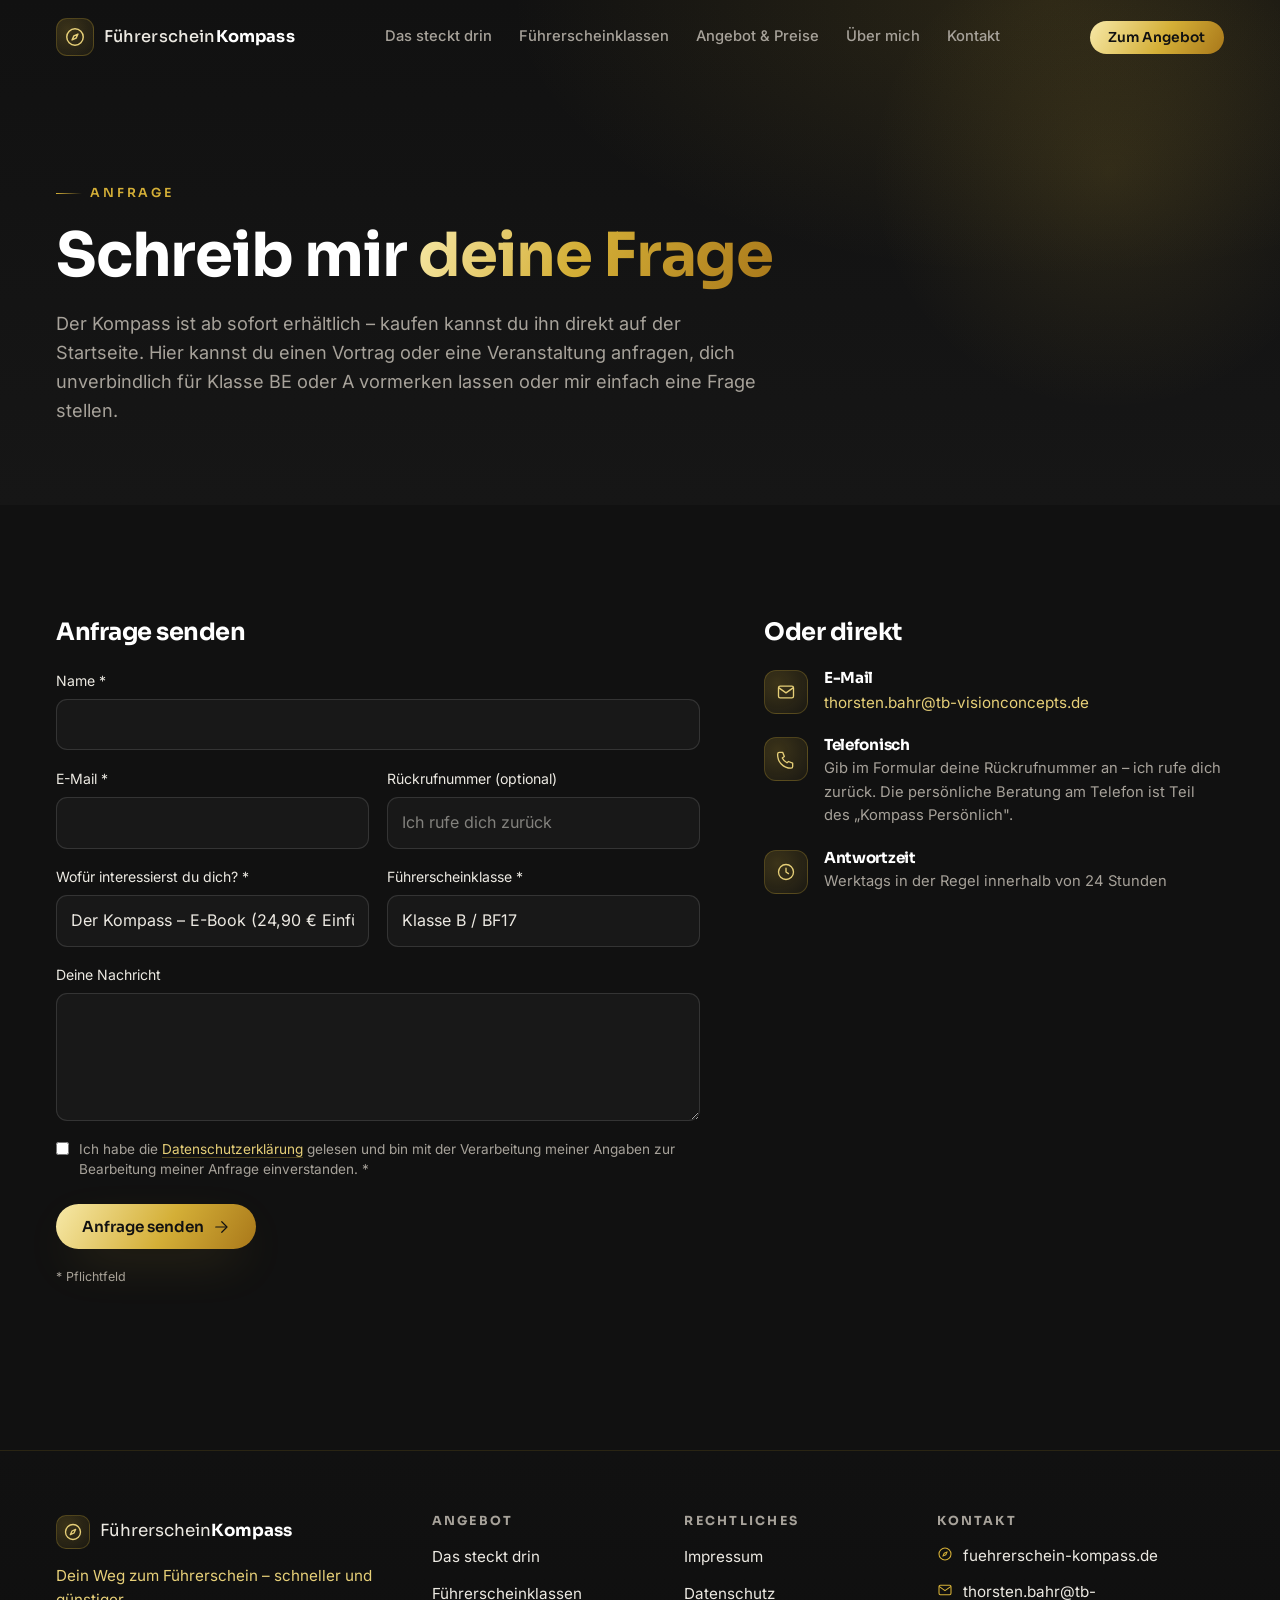
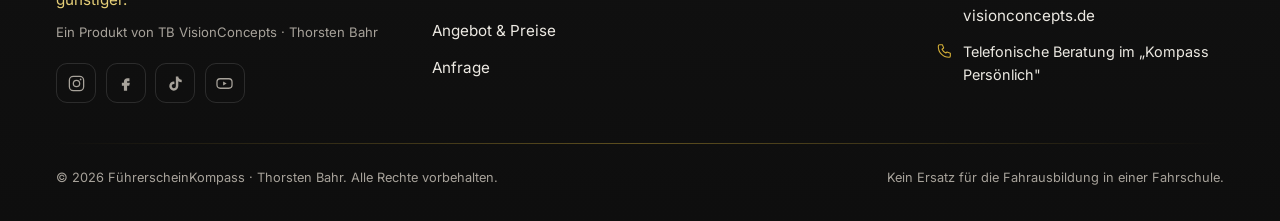
==== commit 4a959a08: "Verkaufsstart-Texte: "Verkauf startet in Kürze" ersetzt - Preis-Fußnote: Einführungspreis bis 22.09." ====
--- a/anfrage/index.html
+++ b/anfrage/index.html
@@ -1,3 +1,3 @@
-<!DOCTYPE html><html lang="de" data-astro-cid-z4jru4n3><head><meta charset="utf-8"><meta name="viewport" content="width=device-width, initial-scale=1"><title>Anfrage · FührerscheinKompass</title><meta name="description" content="Sichere dir den FührerscheinKompass zum Einführungspreis oder frag einen Vortrag an – ich melde mich zeitnah bei dir."><link rel="canonical" href="https://fuehrerschein-kompass.de/anfrage/"><link rel="icon" type="image/svg+xml" href="/favicon.svg"><meta name="theme-color" content="#111111"><meta property="og:type" content="website"><meta property="og:site_name" content="FührerscheinKompass"><meta property="og:title" content="Anfrage · FührerscheinKompass"><meta property="og:description" content="Sichere dir den FührerscheinKompass zum Einführungspreis oder frag einen Vortrag an – ich melde mich zeitnah bei dir."><meta property="og:url" content="https://fuehrerschein-kompass.de/anfrage/"><meta property="og:locale" content="de_DE"><meta name="twitter:card" content="summary"><meta name="twitter:title" content="Anfrage · FührerscheinKompass"><meta name="twitter:description" content="Sichere dir den FührerscheinKompass zum Einführungspreis oder frag einen Vortrag an – ich melde mich zeitnah bei dir."><script type="application/ld+json">{"@context":"https://schema.org","@type":"Product","name":"FührerscheinKompass","description":"Sichere dir den FührerscheinKompass zum Einführungspreis oder frag einen Vortrag an – ich melde mich zeitnah bei dir.","url":"https://fuehrerschein-kompass.de/","brand":{"@type":"Brand","name":"TB VisionConcepts"},"author":{"@type":"Person","name":"Thorsten Bahr"}}</script><link rel="stylesheet" href="/_astro/BaseLayout.BsLziA7k.css"><style>.page-hero[data-astro-cid-75ysl5lo]{background:radial-gradient(900px 460px at 82% 0%, #d4af3721, transparent 60%), linear-gradient(180deg, var(--color-ink-900), var(--color-ink-850));padding-top:9rem;padding-bottom:3.5rem;position:relative;overflow:hidden}.page-hero-glow[data-astro-cid-75ysl5lo]{pointer-events:none;background:radial-gradient(circle,#d4af371f,#0000 62%);width:34rem;height:34rem;position:absolute;top:-20%;right:-8%}.page-hero-inner[data-astro-cid-75ysl5lo]{position:relative}.page-hero-top[data-astro-cid-75ysl5lo]{justify-content:space-between;align-items:center;gap:2.5rem;display:flex}.page-hero-title[data-astro-cid-75ysl5lo]{max-width:20ch;margin-top:1.2rem;font-size:clamp(2.3rem,5.5vw,3.8rem)}.page-hero-logo[data-astro-cid-75ysl5lo]{filter:drop-shadow(0 0 28px #d4af3738);flex-shrink:0;width:clamp(160px,20vw,240px);height:auto;display:none}@media (width>=760px){.page-hero-logo[data-astro-cid-75ysl5lo]{display:block}}.page-hero-lead[data-astro-cid-75ysl5lo]{color:var(--color-mute);max-width:44rem;margin-top:1.3rem;font-size:1.13rem}.page-hero[data-astro-cid-75ysl5lo] .page-hero-actions{flex-wrap:wrap;gap:.9rem;margin-top:2rem;display:flex}@media (width>=900px){.page-hero[data-astro-cid-75ysl5lo]{padding-top:11rem;padding-bottom:5rem}}
+<!DOCTYPE html><html lang="de" data-astro-cid-z4jru4n3><head><meta charset="utf-8"><meta name="viewport" content="width=device-width, initial-scale=1"><title>Anfrage · FührerscheinKompass</title><meta name="description" content="Vortrag anfragen, für Klasse BE oder A vormerken lassen oder eine Frage stellen – ich melde mich zeitnah bei dir."><link rel="canonical" href="https://fuehrerschein-kompass.de/anfrage/"><link rel="icon" type="image/svg+xml" href="/favicon.svg"><meta name="theme-color" content="#111111"><meta property="og:type" content="website"><meta property="og:site_name" content="FührerscheinKompass"><meta property="og:title" content="Anfrage · FührerscheinKompass"><meta property="og:description" content="Vortrag anfragen, für Klasse BE oder A vormerken lassen oder eine Frage stellen – ich melde mich zeitnah bei dir."><meta property="og:url" content="https://fuehrerschein-kompass.de/anfrage/"><meta property="og:locale" content="de_DE"><meta name="twitter:card" content="summary"><meta name="twitter:title" content="Anfrage · FührerscheinKompass"><meta name="twitter:description" content="Vortrag anfragen, für Klasse BE oder A vormerken lassen oder eine Frage stellen – ich melde mich zeitnah bei dir."><script type="application/ld+json">{"@context":"https://schema.org","@type":"Product","name":"FührerscheinKompass","description":"Vortrag anfragen, für Klasse BE oder A vormerken lassen oder eine Frage stellen – ich melde mich zeitnah bei dir.","url":"https://fuehrerschein-kompass.de/","brand":{"@type":"Brand","name":"TB VisionConcepts"},"author":{"@type":"Person","name":"Thorsten Bahr"}}</script><link rel="stylesheet" href="/_astro/BaseLayout.BsLziA7k.css"><style>.page-hero[data-astro-cid-75ysl5lo]{background:radial-gradient(900px 460px at 82% 0%, #d4af3721, transparent 60%), linear-gradient(180deg, var(--color-ink-900), var(--color-ink-850));padding-top:9rem;padding-bottom:3.5rem;position:relative;overflow:hidden}.page-hero-glow[data-astro-cid-75ysl5lo]{pointer-events:none;background:radial-gradient(circle,#d4af371f,#0000 62%);width:34rem;height:34rem;position:absolute;top:-20%;right:-8%}.page-hero-inner[data-astro-cid-75ysl5lo]{position:relative}.page-hero-top[data-astro-cid-75ysl5lo]{justify-content:space-between;align-items:center;gap:2.5rem;display:flex}.page-hero-title[data-astro-cid-75ysl5lo]{max-width:20ch;margin-top:1.2rem;font-size:clamp(2.3rem,5.5vw,3.8rem)}.page-hero-logo[data-astro-cid-75ysl5lo]{filter:drop-shadow(0 0 28px #d4af3738);flex-shrink:0;width:clamp(160px,20vw,240px);height:auto;display:none}@media (width>=760px){.page-hero-logo[data-astro-cid-75ysl5lo]{display:block}}.page-hero-lead[data-astro-cid-75ysl5lo]{color:var(--color-mute);max-width:44rem;margin-top:1.3rem;font-size:1.13rem}.page-hero[data-astro-cid-75ysl5lo] .page-hero-actions{flex-wrap:wrap;gap:.9rem;margin-top:2rem;display:flex}@media (width>=900px){.page-hero[data-astro-cid-75ysl5lo]{padding-top:11rem;padding-bottom:5rem}}
 .anfrage-form[data-astro-cid-aft76b66]{gap:1.1rem;display:grid}.hp[data-astro-cid-aft76b66]{opacity:0;width:1px;height:1px;position:absolute;left:-9999px}.field[data-astro-cid-aft76b66]{gap:.4rem;display:grid}.field-row[data-astro-cid-aft76b66]{grid-template-columns:1fr;gap:1.1rem;display:grid}.field[data-astro-cid-aft76b66] label[data-astro-cid-aft76b66],.consent[data-astro-cid-aft76b66]{color:var(--color-fog);font-size:.88rem}.field[data-astro-cid-aft76b66] input[data-astro-cid-aft76b66],.field[data-astro-cid-aft76b66] select[data-astro-cid-aft76b66],.field[data-astro-cid-aft76b66] textarea[data-astro-cid-aft76b66]{width:100%;color:var(--color-fog);font:inherit;background:#ffffff08;border:1px solid #ffffff1f;border-radius:.7rem;padding:.75rem .9rem;transition:border-color .2s,background-color .2s}.field[data-astro-cid-aft76b66] input[data-astro-cid-aft76b66]:focus,.field[data-astro-cid-aft76b66] select[data-astro-cid-aft76b66]:focus,.field[data-astro-cid-aft76b66] textarea[data-astro-cid-aft76b66]:focus{border-color:var(--color-gold-400);background:#d4af370d;outline:none}.field[data-astro-cid-aft76b66] textarea[data-astro-cid-aft76b66]{resize:vertical}.field[data-astro-cid-aft76b66] select[data-astro-cid-aft76b66]{appearance:none;color-scheme:dark}.field[data-astro-cid-aft76b66] select[data-astro-cid-aft76b66] option[data-astro-cid-aft76b66]{background-color:var(--color-ink-900);color:var(--color-fog);padding:.5rem .6rem}.field[data-astro-cid-aft76b66] select[data-astro-cid-aft76b66] option[data-astro-cid-aft76b66]:checked{color:var(--color-gold-300);background-color:#d4af3740}.consent[data-astro-cid-aft76b66]{color:var(--color-mute);align-items:flex-start;gap:.6rem;font-size:.85rem;line-height:1.5;display:flex}.consent[data-astro-cid-aft76b66] input[data-astro-cid-aft76b66]{accent-color:var(--color-gold-500);flex-shrink:0;margin-top:.2rem}.consent[data-astro-cid-aft76b66] a[data-astro-cid-aft76b66]{color:var(--color-gold-300);border-bottom:1px solid #d4af374d}.anfrage-form[data-astro-cid-aft76b66] .btn[data-astro-cid-aft76b66]{justify-self:start;margin-top:.4rem}.form-hint[data-astro-cid-aft76b66]{color:var(--color-mute);font-size:.78rem}.form-status[data-astro-cid-aft76b66]{margin-top:1rem;font-size:.95rem}.form-status[data-astro-cid-aft76b66][data-state=success]{color:#7bd88f}.form-status[data-astro-cid-aft76b66][data-state=error]{color:#f0a1a1}.form-status[data-astro-cid-aft76b66][data-state=info]{color:var(--color-gold-300)}@media (width>=560px){.field-row[data-astro-cid-aft76b66]{grid-template-columns:1fr 1fr}}.anfrage-grid[data-astro-cid-pilqsgz3]{grid-template-columns:1fr;gap:3rem;display:grid}.anfrage-h[data-astro-cid-pilqsgz3]{margin-bottom:1.5rem;font-size:1.5rem}.direkt-liste[data-astro-cid-pilqsgz3]{flex-direction:column;gap:1.4rem;margin:0;padding:0;list-style:none;display:flex}.direkt-liste[data-astro-cid-pilqsgz3] li[data-astro-cid-pilqsgz3]{align-items:flex-start;gap:1rem;display:flex}.direkt-icon[data-astro-cid-pilqsgz3]{width:44px;height:44px;color:var(--color-gold-300);background:radial-gradient(circle at 30% 30%,#d4af3738,#d4af370d);border:1px solid #d4af3740;border-radius:12px;flex-shrink:0;justify-content:center;align-items:center;display:inline-flex}.direkt-liste[data-astro-cid-pilqsgz3] h3[data-astro-cid-pilqsgz3]{color:#fff;margin-bottom:.2rem;font-size:.95rem}.direkt-liste[data-astro-cid-pilqsgz3] a[data-astro-cid-pilqsgz3]{color:var(--color-gold-300);font-size:.95rem}.direkt-liste[data-astro-cid-pilqsgz3] p[data-astro-cid-pilqsgz3]{color:var(--color-mute);font-size:.92rem}@media (width>=900px){.anfrage-grid[data-astro-cid-pilqsgz3]{grid-template-columns:1.4fr 1fr;gap:4rem}}
-</style></head><body data-astro-cid-z4jru4n3><a href="#main" class="skip-link" data-astro-cid-z4jru4n3>Zum Inhalt springen</a><header id="site-header" class="site-header" data-state="top" data-astro-cid-fzpbxy5g><div class="container-tb header-inner" data-astro-cid-fzpbxy5g><a href="/" class="brand" aria-label="FührerscheinKompass – Start" data-astro-cid-fzpbxy5g><span class="brand-icon" data-astro-cid-fzpbxy5g><svg xmlns="http://www.w3.org/2000/svg" width="22" height="22" viewBox="0 0 24 24" fill="none" stroke="currentColor" stroke-width="1.6" stroke-linecap="round" stroke-linejoin="round" class aria-hidden="true"><circle cx="12" cy="12" r="9"/><path d="m15.2 8.8-2 4.4-4.4 2 2-4.4z"/></svg></span><span class="brand-name" data-astro-cid-fzpbxy5g>Führerschein<strong data-astro-cid-fzpbxy5g>Kompass</strong></span></a><nav class="nav-desktop" aria-label="Hauptnavigation" data-astro-cid-fzpbxy5g><a href="/#inhalt" class="nav-link" data-astro-cid-fzpbxy5g>Das steckt drin</a><a href="/#klassen" class="nav-link" data-astro-cid-fzpbxy5g>Führerscheinklassen</a><a href="/#angebot" class="nav-link" data-astro-cid-fzpbxy5g>Angebot &amp; Preise</a><a href="/#ueber-mich" class="nav-link" data-astro-cid-fzpbxy5g>Über mich</a><a href="/anfrage" class="nav-link" data-astro-cid-fzpbxy5g>Kontakt</a></nav><div class="header-actions" data-astro-cid-fzpbxy5g><a href="/#angebot" class="btn btn-primary btn-cta" data-astro-cid-fzpbxy5g>Zum Angebot</a><button id="menu-toggle" class="menu-toggle" aria-label="Menü öffnen" aria-expanded="false" aria-controls="mobile-menu" data-astro-cid-fzpbxy5g><svg xmlns="http://www.w3.org/2000/svg" width="24" height="24" viewBox="0 0 24 24" fill="none" stroke="currentColor" stroke-width="1.6" stroke-linecap="round" stroke-linejoin="round" class aria-hidden="true"><path d="M4 7h16M4 12h16M4 17h16"/></svg></button></div></div><div id="mobile-menu" class="mobile-menu" hidden data-astro-cid-fzpbxy5g><nav aria-label="Mobile Navigation" data-astro-cid-fzpbxy5g><a href="/#inhalt" class="mobile-link" data-astro-cid-fzpbxy5g>Das steckt drin</a><a href="/#klassen" class="mobile-link" data-astro-cid-fzpbxy5g>Führerscheinklassen</a><a href="/#angebot" class="mobile-link" data-astro-cid-fzpbxy5g>Angebot &amp; Preise</a><a href="/#ueber-mich" class="mobile-link" data-astro-cid-fzpbxy5g>Über mich</a><a href="/anfrage" class="mobile-link" data-astro-cid-fzpbxy5g>Kontakt</a></nav></div></header><script type="module">var e=document.getElementById(`site-header`),t=()=>{e&&(e.dataset.state=window.scrollY>24?`scrolled`:`top`)};t(),window.addEventListener(`scroll`,t,{passive:!0});var n=document.getElementById(`menu-toggle`),r=document.getElementById(`mobile-menu`),i=()=>{r?.setAttribute(`hidden`,``),n?.setAttribute(`aria-expanded`,`false`),n?.setAttribute(`aria-label`,`Menü öffnen`)};n?.addEventListener(`click`,()=>{r?.hasAttribute(`hidden`)?(r?.removeAttribute(`hidden`),n.setAttribute(`aria-expanded`,`true`),n.setAttribute(`aria-label`,`Menü schließen`)):i()}),r?.querySelectorAll(`a`).forEach(e=>e.addEventListener(`click`,i));</script><main id="main" data-astro-cid-z4jru4n3><section class="page-hero" data-astro-cid-75ysl5lo><div class="page-hero-glow" aria-hidden="true" data-astro-cid-75ysl5lo></div><div class="container-tb page-hero-inner" data-astro-cid-75ysl5lo><span class="eyebrow" data-astro-cid-75ysl5lo>Anfrage</span><div class="page-hero-top" data-astro-cid-75ysl5lo><h1 class="page-hero-title" data-astro-cid-75ysl5lo>Sichere dir <span class="text-gold-gradient">deinen Kompass</span></h1></div><p class="page-hero-lead" data-astro-cid-75ysl5lo>Der Verkauf startet in Kürze. Wer jetzt anfragt, erfährt als Erstes vom Start und sichert sich den Einführungspreis. Auch Vorträge und Veranstaltungen kannst du hier anfragen.</p></div></section><section class="section" data-astro-cid-pilqsgz3><div class="container-tb" data-astro-cid-pilqsgz3><div class="anfrage-grid" data-astro-cid-pilqsgz3><div class="reveal" data-astro-cid-pilqsgz3><h2 class="anfrage-h" data-astro-cid-pilqsgz3>Anfrage senden</h2><div class="anfrage-form-wrap" data-astro-cid-aft76b66><form id="anfrage-form" class="anfrage-form" name="anfrage" method="POST" data-endpoint="https://formspree.io/f/mzepeqll" action="https://formspree.io/f/mzepeqll" data-sending="Wird gesendet …" data-success="Vielen Dank! Deine Anfrage ist angekommen – ich melde mich zeitnah bei dir." data-error="Da ist leider etwas schiefgelaufen. Bitte versuch es erneut oder schreib direkt an thorsten.bahr@tb-visionconcepts.de." data-astro-cid-aft76b66><input type="hidden" name="form-name" value="anfrage" data-astro-cid-aft76b66><input type="text" name="_gotcha" class="hp" tabindex="-1" autocomplete="off" aria-hidden="true" data-astro-cid-aft76b66><div class="field" data-astro-cid-aft76b66><label for="af-name" data-astro-cid-aft76b66>Name *</label><input id="af-name" name="name" type="text" required autocomplete="name" data-astro-cid-aft76b66></div><div class="field-row" data-astro-cid-aft76b66><div class="field" data-astro-cid-aft76b66><label for="af-email" data-astro-cid-aft76b66>E-Mail *</label><input id="af-email" name="email" type="email" required autocomplete="email" data-astro-cid-aft76b66></div><div class="field" data-astro-cid-aft76b66><label for="af-phone" data-astro-cid-aft76b66>Rückrufnummer (optional)</label><input id="af-phone" name="phone" type="tel" autocomplete="tel" placeholder="Ich rufe dich zurück" data-astro-cid-aft76b66></div></div><div class="field-row" data-astro-cid-aft76b66><div class="field" data-astro-cid-aft76b66><label for="af-stufe" data-astro-cid-aft76b66>Wofür interessierst du dich? *</label><select id="af-stufe" name="stufe" required data-astro-cid-aft76b66><option value="ebook" data-astro-cid-aft76b66>Der Kompass – E-Book (24,90 € Einführungspreis)</option><option value="plus" data-astro-cid-aft76b66>Kompass PLUS – E-Book + Praxis-Vorlagen (89 €)</option><option value="persoenlich" data-astro-cid-aft76b66>Kompass Persönlich – 3 persönliche Beratungsgespräche (279 €)</option><option value="vormerkung" data-astro-cid-aft76b66>Vormerkung Klasse BE / A (unverbindlich – sichert den Einführungspreis)</option><option value="veranstaltung" data-astro-cid-aft76b66>Vortrag / Veranstaltung (auf Anfrage)</option><option value="frage" data-astro-cid-aft76b66>Allgemeine Frage</option></select></div><div class="field" data-astro-cid-aft76b66><label for="af-klasse" data-astro-cid-aft76b66>Führerscheinklasse *</label><select id="af-klasse" name="klasse" required data-astro-cid-aft76b66><option value="b" data-astro-cid-aft76b66>Klasse B / BF17</option><option value="be" data-astro-cid-aft76b66>Klasse BE (Start bei ausreichend Vormerkungen)</option><option value="a" data-astro-cid-aft76b66>Klasse A (Start bei ausreichend Vormerkungen)</option></select></div></div><div class="field" data-astro-cid-aft76b66><label for="af-message" data-astro-cid-aft76b66>Deine Nachricht</label><textarea id="af-message" name="message" rows="4" data-astro-cid-aft76b66></textarea></div><label class="consent" data-astro-cid-aft76b66><input type="checkbox" name="consent" required data-astro-cid-aft76b66><span data-astro-cid-aft76b66>Ich habe die <a href="/datenschutz" data-astro-cid-aft76b66>Datenschutzerklärung</a> gelesen und bin mit der Verarbeitung meiner Angaben zur Bearbeitung meiner Anfrage einverstanden. *</span></label><button type="submit" class="btn btn-primary" data-astro-cid-aft76b66>Anfrage senden <svg xmlns="http://www.w3.org/2000/svg" width="18" height="18" viewBox="0 0 24 24" fill="none" stroke="currentColor" stroke-width="1.6" stroke-linecap="round" stroke-linejoin="round" class aria-hidden="true"><path d="M5 12h14"/><path d="m13 5 7 7-7 7"/></svg></button><p class="form-hint" data-astro-cid-aft76b66>* Pflichtfeld</p></form><p id="form-status" class="form-status" role="status" aria-live="polite" data-astro-cid-aft76b66></p></div><script type="module">var e=new URLSearchParams(window.location.search),t=document.getElementById(`af-stufe`),n=document.getElementById(`af-klasse`),r=e.get(`stufe`),i=e.get(`klasse`);t&&r&&[...t.options].some(e=>e.value===r)&&(t.value=r),n&&i&&[...n.options].some(e=>e.value===i)&&(n.value=i);var a=document.getElementById(`af-message`),o=`Was wäre dir bei dieser Klasse am wichtigsten? Dein Feedback fließt direkt in die neue Ausgabe ein.`,s=()=>{a&&t&&(a.placeholder=t.value===`vormerkung`?o:``)};s(),t?.addEventListener(`change`,s);var c=document.getElementById(`anfrage-form`),l=document.getElementById(`form-status`);c&&l&&c.addEventListener(`submit`,async e=>{e.preventDefault();let t=c.querySelector(`button[type="submit"]`),n=t?t.innerHTML:``;t&&(t.disabled=!0,t.textContent=c.dataset.sending||`Wird gesendet …`);try{let e=new FormData(c),t=c.dataset.endpoint,n;if(t)n=await fetch(t,{method:`POST`,headers:{Accept:`application/json`},body:e});else{let t=new URLSearchParams;e.forEach((e,n)=>t.append(n,String(e))),n=await fetch(`/`,{method:`POST`,headers:{"Content-Type":`application/x-www-form-urlencoded`},body:t.toString()})}n.ok?(c.reset(),c.style.display=`none`,l.dataset.state=`success`,l.textContent=c.dataset.success||``):(l.dataset.state=`error`,l.textContent=c.dataset.error||``)}catch{l.dataset.state=`error`,l.textContent=c.dataset.error||``}finally{t&&(t.disabled=!1,t.innerHTML=n)}});</script></div><aside class="anfrage-direkt reveal" data-astro-cid-pilqsgz3><h2 class="anfrage-h" data-astro-cid-pilqsgz3>Oder direkt</h2><ul class="direkt-liste" data-astro-cid-pilqsgz3><li data-astro-cid-pilqsgz3><span class="direkt-icon" data-astro-cid-pilqsgz3><svg xmlns="http://www.w3.org/2000/svg" width="20" height="20" viewBox="0 0 24 24" fill="none" stroke="currentColor" stroke-width="1.6" stroke-linecap="round" stroke-linejoin="round" class aria-hidden="true"><rect x="3" y="5" width="18" height="14" rx="2"/><path d="m3.5 7 8.5 6 8.5-6"/></svg></span><div data-astro-cid-pilqsgz3><h3 data-astro-cid-pilqsgz3>E-Mail</h3><a href="mailto:thorsten.bahr@tb-visionconcepts.de" data-astro-cid-pilqsgz3>thorsten.bahr@tb-visionconcepts.de</a></div></li><li data-astro-cid-pilqsgz3><span class="direkt-icon" data-astro-cid-pilqsgz3><svg xmlns="http://www.w3.org/2000/svg" width="20" height="20" viewBox="0 0 24 24" fill="none" stroke="currentColor" stroke-width="1.6" stroke-linecap="round" stroke-linejoin="round" class aria-hidden="true"><path d="M4 4h4l2 5-2.5 1.8a12 12 0 0 0 5.7 5.7L15 15l5 2v4a2 2 0 0 1-2 2A16 16 0 0 1 2 6a2 2 0 0 1 2-2z"/></svg></span><div data-astro-cid-pilqsgz3><h3 data-astro-cid-pilqsgz3>Telefonisch</h3><p data-astro-cid-pilqsgz3>Gib im Formular deine Rückrufnummer an – ich rufe dich zurück. Die persönliche Beratung am Telefon ist Teil des „Kompass Persönlich".</p></div></li><li data-astro-cid-pilqsgz3><span class="direkt-icon" data-astro-cid-pilqsgz3><svg xmlns="http://www.w3.org/2000/svg" width="20" height="20" viewBox="0 0 24 24" fill="none" stroke="currentColor" stroke-width="1.6" stroke-linecap="round" stroke-linejoin="round" class aria-hidden="true"><circle cx="12" cy="12" r="9"/><path d="M12 7.5V12l3 2"/></svg></span><div data-astro-cid-pilqsgz3><h3 data-astro-cid-pilqsgz3>Antwortzeit</h3><p data-astro-cid-pilqsgz3>Werktags in der Regel innerhalb von 24 Stunden</p></div></li></ul></aside></div></div></section></main><footer class="site-footer" data-astro-cid-nns7i3if><div class="container-tb" data-astro-cid-nns7i3if><div class="footer-grid" data-astro-cid-nns7i3if><div class="footer-brand" data-astro-cid-nns7i3if><a href="/" class="footer-logo" aria-label="FührerscheinKompass" data-astro-cid-nns7i3if><span class="footer-logo-icon" data-astro-cid-nns7i3if><svg xmlns="http://www.w3.org/2000/svg" width="20" height="20" viewBox="0 0 24 24" fill="none" stroke="currentColor" stroke-width="1.6" stroke-linecap="round" stroke-linejoin="round" class aria-hidden="true"><circle cx="12" cy="12" r="9"/><path d="m15.2 8.8-2 4.4-4.4 2 2-4.4z"/></svg></span><span data-astro-cid-nns7i3if>Führerschein<strong data-astro-cid-nns7i3if>Kompass</strong></span></a><p class="footer-tagline" data-astro-cid-nns7i3if>Dein Weg zum Führerschein – schneller und günstiger.</p><p class="footer-status" data-astro-cid-nns7i3if>Ein Produkt von TB&nbsp;VisionConcepts · Thorsten Bahr</p><div class="footer-social" aria-label="Social Media" data-astro-cid-nns7i3if><a href="https://www.instagram.com/tb_visionconcepts/" target="_blank" rel="me noopener noreferrer" aria-label="Instagram" class="social-btn" data-astro-cid-nns7i3if><svg xmlns="http://www.w3.org/2000/svg" width="19" height="19" viewBox="0 0 24 24" fill="none" stroke="currentColor" stroke-width="1.6" stroke-linecap="round" stroke-linejoin="round" class aria-hidden="true"><rect x="3" y="3" width="18" height="18" rx="5"/><circle cx="12" cy="12" r="4"/><circle cx="17.2" cy="6.8" r="1.1" fill="currentColor" stroke="none"/></svg></a><a href="https://www.facebook.com/BahrThorsten" target="_blank" rel="me noopener noreferrer" aria-label="Facebook" class="social-btn" data-astro-cid-nns7i3if><svg xmlns="http://www.w3.org/2000/svg" width="19" height="19" viewBox="0 0 24 24" fill="none" stroke="currentColor" stroke-width="1.6" stroke-linecap="round" stroke-linejoin="round" class aria-hidden="true"><path d="M14 9.3h3V5.4h-2.6C11.8 5.4 10 7.2 10 9.7V11H7.4v3.9H10V21h4v-6.1h2.7l.9-3.9H14V9.9c0-.4.3-.6.7-.6z" fill="currentColor" stroke="none"/></svg></a><a href="https://www.tiktok.com/@tb_visionconcepts" target="_blank" rel="me noopener noreferrer" aria-label="TikTok" class="social-btn" data-astro-cid-nns7i3if><svg xmlns="http://www.w3.org/2000/svg" width="19" height="19" viewBox="0 0 24 24" fill="none" stroke="currentColor" stroke-width="1.6" stroke-linecap="round" stroke-linejoin="round" class aria-hidden="true"><path d="M16.6 5.82s.51.5 0 0A4.278 4.278 0 0 1 15.54 3h-3.09v12.4a2.592 2.592 0 0 1-2.59 2.5c-1.42 0-2.6-1.16-2.6-2.6c0-1.72 1.66-3.01 3.37-2.48V9.66c-3.45-.46-6.47 2.22-6.47 5.64c0 3.33 2.76 5.7 5.69 5.7c3.14 0 5.69-2.55 5.69-5.7V9.01a7.35 7.35 0 0 0 4.3 1.38V7.3s-1.88.09-3.24-1.48z" fill="currentColor" stroke="none"/></svg></a><a href="https://www.youtube.com/channel/UCgevBhatSWjmkDNBUK_DRZw" target="_blank" rel="me noopener noreferrer" aria-label="YouTube" class="social-btn" data-astro-cid-nns7i3if><svg xmlns="http://www.w3.org/2000/svg" width="19" height="19" viewBox="0 0 24 24" fill="none" stroke="currentColor" stroke-width="1.6" stroke-linecap="round" stroke-linejoin="round" class aria-hidden="true"><rect x="2.5" y="6" width="19" height="12" rx="4"/><path d="M10.3 9.6v4.8l4.4-2.4z" fill="currentColor" stroke="none"/></svg></a></div></div><nav class="footer-col" aria-label="Angebot" data-astro-cid-nns7i3if><h2 class="footer-h" data-astro-cid-nns7i3if>Angebot</h2><ul data-astro-cid-nns7i3if><li data-astro-cid-nns7i3if><a href="/#inhalt" data-astro-cid-nns7i3if>Das steckt drin</a></li><li data-astro-cid-nns7i3if><a href="/#klassen" data-astro-cid-nns7i3if>Führerscheinklassen</a></li><li data-astro-cid-nns7i3if><a href="/#angebot" data-astro-cid-nns7i3if>Angebot &amp; Preise</a></li><li data-astro-cid-nns7i3if><a href="/anfrage" data-astro-cid-nns7i3if>Anfrage</a></li></ul></nav><nav class="footer-col" aria-label="Rechtliches" data-astro-cid-nns7i3if><h2 class="footer-h" data-astro-cid-nns7i3if>Rechtliches</h2><ul data-astro-cid-nns7i3if><li data-astro-cid-nns7i3if><a href="/impressum" data-astro-cid-nns7i3if>Impressum</a></li><li data-astro-cid-nns7i3if><a href="/datenschutz" data-astro-cid-nns7i3if>Datenschutz</a></li></ul></nav><div class="footer-col" data-astro-cid-nns7i3if><h2 class="footer-h" data-astro-cid-nns7i3if>Kontakt</h2><ul class="footer-contact" data-astro-cid-nns7i3if><li data-astro-cid-nns7i3if><svg xmlns="http://www.w3.org/2000/svg" width="16" height="16" viewBox="0 0 24 24" fill="none" stroke="currentColor" stroke-width="1.6" stroke-linecap="round" stroke-linejoin="round" class aria-hidden="true"><circle cx="12" cy="12" r="9"/><path d="m15.2 8.8-2 4.4-4.4 2 2-4.4z"/></svg><a href="https://fuehrerschein-kompass.de" data-astro-cid-nns7i3if>fuehrerschein-kompass.de</a></li><li data-astro-cid-nns7i3if><svg xmlns="http://www.w3.org/2000/svg" width="16" height="16" viewBox="0 0 24 24" fill="none" stroke="currentColor" stroke-width="1.6" stroke-linecap="round" stroke-linejoin="round" class aria-hidden="true"><rect x="3" y="5" width="18" height="14" rx="2"/><path d="m3.5 7 8.5 6 8.5-6"/></svg><a href="mailto:thorsten.bahr@tb-visionconcepts.de" data-astro-cid-nns7i3if>thorsten.bahr@tb-visionconcepts.de</a></li><li data-astro-cid-nns7i3if><svg xmlns="http://www.w3.org/2000/svg" width="16" height="16" viewBox="0 0 24 24" fill="none" stroke="currentColor" stroke-width="1.6" stroke-linecap="round" stroke-linejoin="round" class aria-hidden="true"><path d="M4 4h4l2 5-2.5 1.8a12 12 0 0 0 5.7 5.7L15 15l5 2v4a2 2 0 0 1-2 2A16 16 0 0 1 2 6a2 2 0 0 1 2-2z"/></svg><span data-astro-cid-nns7i3if>Telefonische Beratung im „Kompass Persönlich"</span></li></ul></div></div><hr class="hairline footer-line" data-astro-cid-nns7i3if><div class="footer-bottom" data-astro-cid-nns7i3if><p data-astro-cid-nns7i3if>© 2026 FührerscheinKompass · Thorsten Bahr. Alle Rechte vorbehalten.</p><p class="footer-note" data-astro-cid-nns7i3if>Kein Ersatz für die Fahrausbildung in einer Fahrschule.</p></div></div></footer><script type="module">var e=document.querySelectorAll(`.reveal`);if(!window.matchMedia(`(prefers-reduced-motion: reduce)`).matches&&`IntersectionObserver`in window){let t=new IntersectionObserver(e=>{e.forEach(e=>{e.isIntersecting&&(e.target.classList.add(`is-visible`),t.unobserve(e.target))})},{threshold:.12,rootMargin:`0px 0px -8% 0px`});e.forEach(e=>t.observe(e))}else e.forEach(e=>e.classList.add(`is-visible`));</script></body></html>+</style></head><body data-astro-cid-z4jru4n3><a href="#main" class="skip-link" data-astro-cid-z4jru4n3>Zum Inhalt springen</a><header id="site-header" class="site-header" data-state="top" data-astro-cid-fzpbxy5g><div class="container-tb header-inner" data-astro-cid-fzpbxy5g><a href="/" class="brand" aria-label="FührerscheinKompass – Start" data-astro-cid-fzpbxy5g><span class="brand-icon" data-astro-cid-fzpbxy5g><svg xmlns="http://www.w3.org/2000/svg" width="22" height="22" viewBox="0 0 24 24" fill="none" stroke="currentColor" stroke-width="1.6" stroke-linecap="round" stroke-linejoin="round" class aria-hidden="true"><circle cx="12" cy="12" r="9"/><path d="m15.2 8.8-2 4.4-4.4 2 2-4.4z"/></svg></span><span class="brand-name" data-astro-cid-fzpbxy5g>Führerschein<strong data-astro-cid-fzpbxy5g>Kompass</strong></span></a><nav class="nav-desktop" aria-label="Hauptnavigation" data-astro-cid-fzpbxy5g><a href="/#inhalt" class="nav-link" data-astro-cid-fzpbxy5g>Das steckt drin</a><a href="/#klassen" class="nav-link" data-astro-cid-fzpbxy5g>Führerscheinklassen</a><a href="/#angebot" class="nav-link" data-astro-cid-fzpbxy5g>Angebot &amp; Preise</a><a href="/#ueber-mich" class="nav-link" data-astro-cid-fzpbxy5g>Über mich</a><a href="/anfrage" class="nav-link" data-astro-cid-fzpbxy5g>Kontakt</a></nav><div class="header-actions" data-astro-cid-fzpbxy5g><a href="/#angebot" class="btn btn-primary btn-cta" data-astro-cid-fzpbxy5g>Zum Angebot</a><button id="menu-toggle" class="menu-toggle" aria-label="Menü öffnen" aria-expanded="false" aria-controls="mobile-menu" data-astro-cid-fzpbxy5g><svg xmlns="http://www.w3.org/2000/svg" width="24" height="24" viewBox="0 0 24 24" fill="none" stroke="currentColor" stroke-width="1.6" stroke-linecap="round" stroke-linejoin="round" class aria-hidden="true"><path d="M4 7h16M4 12h16M4 17h16"/></svg></button></div></div><div id="mobile-menu" class="mobile-menu" hidden data-astro-cid-fzpbxy5g><nav aria-label="Mobile Navigation" data-astro-cid-fzpbxy5g><a href="/#inhalt" class="mobile-link" data-astro-cid-fzpbxy5g>Das steckt drin</a><a href="/#klassen" class="mobile-link" data-astro-cid-fzpbxy5g>Führerscheinklassen</a><a href="/#angebot" class="mobile-link" data-astro-cid-fzpbxy5g>Angebot &amp; Preise</a><a href="/#ueber-mich" class="mobile-link" data-astro-cid-fzpbxy5g>Über mich</a><a href="/anfrage" class="mobile-link" data-astro-cid-fzpbxy5g>Kontakt</a></nav></div></header><script type="module">var e=document.getElementById(`site-header`),t=()=>{e&&(e.dataset.state=window.scrollY>24?`scrolled`:`top`)};t(),window.addEventListener(`scroll`,t,{passive:!0});var n=document.getElementById(`menu-toggle`),r=document.getElementById(`mobile-menu`),i=()=>{r?.setAttribute(`hidden`,``),n?.setAttribute(`aria-expanded`,`false`),n?.setAttribute(`aria-label`,`Menü öffnen`)};n?.addEventListener(`click`,()=>{r?.hasAttribute(`hidden`)?(r?.removeAttribute(`hidden`),n.setAttribute(`aria-expanded`,`true`),n.setAttribute(`aria-label`,`Menü schließen`)):i()}),r?.querySelectorAll(`a`).forEach(e=>e.addEventListener(`click`,i));</script><main id="main" data-astro-cid-z4jru4n3><section class="page-hero" data-astro-cid-75ysl5lo><div class="page-hero-glow" aria-hidden="true" data-astro-cid-75ysl5lo></div><div class="container-tb page-hero-inner" data-astro-cid-75ysl5lo><span class="eyebrow" data-astro-cid-75ysl5lo>Anfrage</span><div class="page-hero-top" data-astro-cid-75ysl5lo><h1 class="page-hero-title" data-astro-cid-75ysl5lo>Schreib mir <span class="text-gold-gradient">deine Frage</span></h1></div><p class="page-hero-lead" data-astro-cid-75ysl5lo>Der Kompass ist ab sofort erhältlich – kaufen kannst du ihn direkt auf der Startseite. Hier kannst du einen Vortrag oder eine Veranstaltung anfragen, dich unverbindlich für Klasse BE oder A vormerken lassen oder mir einfach eine Frage stellen.</p></div></section><section class="section" data-astro-cid-pilqsgz3><div class="container-tb" data-astro-cid-pilqsgz3><div class="anfrage-grid" data-astro-cid-pilqsgz3><div class="reveal" data-astro-cid-pilqsgz3><h2 class="anfrage-h" data-astro-cid-pilqsgz3>Anfrage senden</h2><div class="anfrage-form-wrap" data-astro-cid-aft76b66><form id="anfrage-form" class="anfrage-form" name="anfrage" method="POST" data-endpoint="https://formspree.io/f/mzepeqll" action="https://formspree.io/f/mzepeqll" data-sending="Wird gesendet …" data-success="Vielen Dank! Deine Anfrage ist angekommen – ich melde mich zeitnah bei dir." data-error="Da ist leider etwas schiefgelaufen. Bitte versuch es erneut oder schreib direkt an thorsten.bahr@tb-visionconcepts.de." data-astro-cid-aft76b66><input type="hidden" name="form-name" value="anfrage" data-astro-cid-aft76b66><input type="text" name="_gotcha" class="hp" tabindex="-1" autocomplete="off" aria-hidden="true" data-astro-cid-aft76b66><div class="field" data-astro-cid-aft76b66><label for="af-name" data-astro-cid-aft76b66>Name *</label><input id="af-name" name="name" type="text" required autocomplete="name" data-astro-cid-aft76b66></div><div class="field-row" data-astro-cid-aft76b66><div class="field" data-astro-cid-aft76b66><label for="af-email" data-astro-cid-aft76b66>E-Mail *</label><input id="af-email" name="email" type="email" required autocomplete="email" data-astro-cid-aft76b66></div><div class="field" data-astro-cid-aft76b66><label for="af-phone" data-astro-cid-aft76b66>Rückrufnummer (optional)</label><input id="af-phone" name="phone" type="tel" autocomplete="tel" placeholder="Ich rufe dich zurück" data-astro-cid-aft76b66></div></div><div class="field-row" data-astro-cid-aft76b66><div class="field" data-astro-cid-aft76b66><label for="af-stufe" data-astro-cid-aft76b66>Wofür interessierst du dich? *</label><select id="af-stufe" name="stufe" required data-astro-cid-aft76b66><option value="ebook" data-astro-cid-aft76b66>Der Kompass – E-Book (24,90 € Einführungspreis)</option><option value="plus" data-astro-cid-aft76b66>Kompass PLUS – E-Book + Praxis-Vorlagen (89 €)</option><option value="persoenlich" data-astro-cid-aft76b66>Kompass Persönlich – 3 persönliche Beratungsgespräche (279 €)</option><option value="vormerkung" data-astro-cid-aft76b66>Vormerkung Klasse BE / A (unverbindlich – sichert den Einführungspreis)</option><option value="veranstaltung" data-astro-cid-aft76b66>Vortrag / Veranstaltung (auf Anfrage)</option><option value="frage" data-astro-cid-aft76b66>Allgemeine Frage</option></select></div><div class="field" data-astro-cid-aft76b66><label for="af-klasse" data-astro-cid-aft76b66>Führerscheinklasse *</label><select id="af-klasse" name="klasse" required data-astro-cid-aft76b66><option value="b" data-astro-cid-aft76b66>Klasse B / BF17</option><option value="be" data-astro-cid-aft76b66>Klasse BE (Start bei ausreichend Vormerkungen)</option><option value="a" data-astro-cid-aft76b66>Klasse A (Start bei ausreichend Vormerkungen)</option></select></div></div><div class="field" data-astro-cid-aft76b66><label for="af-message" data-astro-cid-aft76b66>Deine Nachricht</label><textarea id="af-message" name="message" rows="4" data-astro-cid-aft76b66></textarea></div><label class="consent" data-astro-cid-aft76b66><input type="checkbox" name="consent" required data-astro-cid-aft76b66><span data-astro-cid-aft76b66>Ich habe die <a href="/datenschutz" data-astro-cid-aft76b66>Datenschutzerklärung</a> gelesen und bin mit der Verarbeitung meiner Angaben zur Bearbeitung meiner Anfrage einverstanden. *</span></label><button type="submit" class="btn btn-primary" data-astro-cid-aft76b66>Anfrage senden <svg xmlns="http://www.w3.org/2000/svg" width="18" height="18" viewBox="0 0 24 24" fill="none" stroke="currentColor" stroke-width="1.6" stroke-linecap="round" stroke-linejoin="round" class aria-hidden="true"><path d="M5 12h14"/><path d="m13 5 7 7-7 7"/></svg></button><p class="form-hint" data-astro-cid-aft76b66>* Pflichtfeld</p></form><p id="form-status" class="form-status" role="status" aria-live="polite" data-astro-cid-aft76b66></p></div><script type="module">var e=new URLSearchParams(window.location.search),t=document.getElementById(`af-stufe`),n=document.getElementById(`af-klasse`),r=e.get(`stufe`),i=e.get(`klasse`);t&&r&&[...t.options].some(e=>e.value===r)&&(t.value=r),n&&i&&[...n.options].some(e=>e.value===i)&&(n.value=i);var a=document.getElementById(`af-message`),o=`Was wäre dir bei dieser Klasse am wichtigsten? Dein Feedback fließt direkt in die neue Ausgabe ein.`,s=()=>{a&&t&&(a.placeholder=t.value===`vormerkung`?o:``)};s(),t?.addEventListener(`change`,s);var c=document.getElementById(`anfrage-form`),l=document.getElementById(`form-status`);c&&l&&c.addEventListener(`submit`,async e=>{e.preventDefault();let t=c.querySelector(`button[type="submit"]`),n=t?t.innerHTML:``;t&&(t.disabled=!0,t.textContent=c.dataset.sending||`Wird gesendet …`);try{let e=new FormData(c),t=c.dataset.endpoint,n;if(t)n=await fetch(t,{method:`POST`,headers:{Accept:`application/json`},body:e});else{let t=new URLSearchParams;e.forEach((e,n)=>t.append(n,String(e))),n=await fetch(`/`,{method:`POST`,headers:{"Content-Type":`application/x-www-form-urlencoded`},body:t.toString()})}n.ok?(c.reset(),c.style.display=`none`,l.dataset.state=`success`,l.textContent=c.dataset.success||``):(l.dataset.state=`error`,l.textContent=c.dataset.error||``)}catch{l.dataset.state=`error`,l.textContent=c.dataset.error||``}finally{t&&(t.disabled=!1,t.innerHTML=n)}});</script></div><aside class="anfrage-direkt reveal" data-astro-cid-pilqsgz3><h2 class="anfrage-h" data-astro-cid-pilqsgz3>Oder direkt</h2><ul class="direkt-liste" data-astro-cid-pilqsgz3><li data-astro-cid-pilqsgz3><span class="direkt-icon" data-astro-cid-pilqsgz3><svg xmlns="http://www.w3.org/2000/svg" width="20" height="20" viewBox="0 0 24 24" fill="none" stroke="currentColor" stroke-width="1.6" stroke-linecap="round" stroke-linejoin="round" class aria-hidden="true"><rect x="3" y="5" width="18" height="14" rx="2"/><path d="m3.5 7 8.5 6 8.5-6"/></svg></span><div data-astro-cid-pilqsgz3><h3 data-astro-cid-pilqsgz3>E-Mail</h3><a href="mailto:thorsten.bahr@tb-visionconcepts.de" data-astro-cid-pilqsgz3>thorsten.bahr@tb-visionconcepts.de</a></div></li><li data-astro-cid-pilqsgz3><span class="direkt-icon" data-astro-cid-pilqsgz3><svg xmlns="http://www.w3.org/2000/svg" width="20" height="20" viewBox="0 0 24 24" fill="none" stroke="currentColor" stroke-width="1.6" stroke-linecap="round" stroke-linejoin="round" class aria-hidden="true"><path d="M4 4h4l2 5-2.5 1.8a12 12 0 0 0 5.7 5.7L15 15l5 2v4a2 2 0 0 1-2 2A16 16 0 0 1 2 6a2 2 0 0 1 2-2z"/></svg></span><div data-astro-cid-pilqsgz3><h3 data-astro-cid-pilqsgz3>Telefonisch</h3><p data-astro-cid-pilqsgz3>Gib im Formular deine Rückrufnummer an – ich rufe dich zurück. Die persönliche Beratung am Telefon ist Teil des „Kompass Persönlich".</p></div></li><li data-astro-cid-pilqsgz3><span class="direkt-icon" data-astro-cid-pilqsgz3><svg xmlns="http://www.w3.org/2000/svg" width="20" height="20" viewBox="0 0 24 24" fill="none" stroke="currentColor" stroke-width="1.6" stroke-linecap="round" stroke-linejoin="round" class aria-hidden="true"><circle cx="12" cy="12" r="9"/><path d="M12 7.5V12l3 2"/></svg></span><div data-astro-cid-pilqsgz3><h3 data-astro-cid-pilqsgz3>Antwortzeit</h3><p data-astro-cid-pilqsgz3>Werktags in der Regel innerhalb von 24 Stunden</p></div></li></ul></aside></div></div></section></main><footer class="site-footer" data-astro-cid-nns7i3if><div class="container-tb" data-astro-cid-nns7i3if><div class="footer-grid" data-astro-cid-nns7i3if><div class="footer-brand" data-astro-cid-nns7i3if><a href="/" class="footer-logo" aria-label="FührerscheinKompass" data-astro-cid-nns7i3if><span class="footer-logo-icon" data-astro-cid-nns7i3if><svg xmlns="http://www.w3.org/2000/svg" width="20" height="20" viewBox="0 0 24 24" fill="none" stroke="currentColor" stroke-width="1.6" stroke-linecap="round" stroke-linejoin="round" class aria-hidden="true"><circle cx="12" cy="12" r="9"/><path d="m15.2 8.8-2 4.4-4.4 2 2-4.4z"/></svg></span><span data-astro-cid-nns7i3if>Führerschein<strong data-astro-cid-nns7i3if>Kompass</strong></span></a><p class="footer-tagline" data-astro-cid-nns7i3if>Dein Weg zum Führerschein – schneller und günstiger.</p><p class="footer-status" data-astro-cid-nns7i3if>Ein Produkt von TB&nbsp;VisionConcepts · Thorsten Bahr</p><div class="footer-social" aria-label="Social Media" data-astro-cid-nns7i3if><a href="https://www.instagram.com/tb_visionconcepts/" target="_blank" rel="me noopener noreferrer" aria-label="Instagram" class="social-btn" data-astro-cid-nns7i3if><svg xmlns="http://www.w3.org/2000/svg" width="19" height="19" viewBox="0 0 24 24" fill="none" stroke="currentColor" stroke-width="1.6" stroke-linecap="round" stroke-linejoin="round" class aria-hidden="true"><rect x="3" y="3" width="18" height="18" rx="5"/><circle cx="12" cy="12" r="4"/><circle cx="17.2" cy="6.8" r="1.1" fill="currentColor" stroke="none"/></svg></a><a href="https://www.facebook.com/BahrThorsten" target="_blank" rel="me noopener noreferrer" aria-label="Facebook" class="social-btn" data-astro-cid-nns7i3if><svg xmlns="http://www.w3.org/2000/svg" width="19" height="19" viewBox="0 0 24 24" fill="none" stroke="currentColor" stroke-width="1.6" stroke-linecap="round" stroke-linejoin="round" class aria-hidden="true"><path d="M14 9.3h3V5.4h-2.6C11.8 5.4 10 7.2 10 9.7V11H7.4v3.9H10V21h4v-6.1h2.7l.9-3.9H14V9.9c0-.4.3-.6.7-.6z" fill="currentColor" stroke="none"/></svg></a><a href="https://www.tiktok.com/@tb_visionconcepts" target="_blank" rel="me noopener noreferrer" aria-label="TikTok" class="social-btn" data-astro-cid-nns7i3if><svg xmlns="http://www.w3.org/2000/svg" width="19" height="19" viewBox="0 0 24 24" fill="none" stroke="currentColor" stroke-width="1.6" stroke-linecap="round" stroke-linejoin="round" class aria-hidden="true"><path d="M16.6 5.82s.51.5 0 0A4.278 4.278 0 0 1 15.54 3h-3.09v12.4a2.592 2.592 0 0 1-2.59 2.5c-1.42 0-2.6-1.16-2.6-2.6c0-1.72 1.66-3.01 3.37-2.48V9.66c-3.45-.46-6.47 2.22-6.47 5.64c0 3.33 2.76 5.7 5.69 5.7c3.14 0 5.69-2.55 5.69-5.7V9.01a7.35 7.35 0 0 0 4.3 1.38V7.3s-1.88.09-3.24-1.48z" fill="currentColor" stroke="none"/></svg></a><a href="https://www.youtube.com/channel/UCgevBhatSWjmkDNBUK_DRZw" target="_blank" rel="me noopener noreferrer" aria-label="YouTube" class="social-btn" data-astro-cid-nns7i3if><svg xmlns="http://www.w3.org/2000/svg" width="19" height="19" viewBox="0 0 24 24" fill="none" stroke="currentColor" stroke-width="1.6" stroke-linecap="round" stroke-linejoin="round" class aria-hidden="true"><rect x="2.5" y="6" width="19" height="12" rx="4"/><path d="M10.3 9.6v4.8l4.4-2.4z" fill="currentColor" stroke="none"/></svg></a></div></div><nav class="footer-col" aria-label="Angebot" data-astro-cid-nns7i3if><h2 class="footer-h" data-astro-cid-nns7i3if>Angebot</h2><ul data-astro-cid-nns7i3if><li data-astro-cid-nns7i3if><a href="/#inhalt" data-astro-cid-nns7i3if>Das steckt drin</a></li><li data-astro-cid-nns7i3if><a href="/#klassen" data-astro-cid-nns7i3if>Führerscheinklassen</a></li><li data-astro-cid-nns7i3if><a href="/#angebot" data-astro-cid-nns7i3if>Angebot &amp; Preise</a></li><li data-astro-cid-nns7i3if><a href="/anfrage" data-astro-cid-nns7i3if>Anfrage</a></li></ul></nav><nav class="footer-col" aria-label="Rechtliches" data-astro-cid-nns7i3if><h2 class="footer-h" data-astro-cid-nns7i3if>Rechtliches</h2><ul data-astro-cid-nns7i3if><li data-astro-cid-nns7i3if><a href="/impressum" data-astro-cid-nns7i3if>Impressum</a></li><li data-astro-cid-nns7i3if><a href="/datenschutz" data-astro-cid-nns7i3if>Datenschutz</a></li></ul></nav><div class="footer-col" data-astro-cid-nns7i3if><h2 class="footer-h" data-astro-cid-nns7i3if>Kontakt</h2><ul class="footer-contact" data-astro-cid-nns7i3if><li data-astro-cid-nns7i3if><svg xmlns="http://www.w3.org/2000/svg" width="16" height="16" viewBox="0 0 24 24" fill="none" stroke="currentColor" stroke-width="1.6" stroke-linecap="round" stroke-linejoin="round" class aria-hidden="true"><circle cx="12" cy="12" r="9"/><path d="m15.2 8.8-2 4.4-4.4 2 2-4.4z"/></svg><a href="https://fuehrerschein-kompass.de" data-astro-cid-nns7i3if>fuehrerschein-kompass.de</a></li><li data-astro-cid-nns7i3if><svg xmlns="http://www.w3.org/2000/svg" width="16" height="16" viewBox="0 0 24 24" fill="none" stroke="currentColor" stroke-width="1.6" stroke-linecap="round" stroke-linejoin="round" class aria-hidden="true"><rect x="3" y="5" width="18" height="14" rx="2"/><path d="m3.5 7 8.5 6 8.5-6"/></svg><a href="mailto:thorsten.bahr@tb-visionconcepts.de" data-astro-cid-nns7i3if>thorsten.bahr@tb-visionconcepts.de</a></li><li data-astro-cid-nns7i3if><svg xmlns="http://www.w3.org/2000/svg" width="16" height="16" viewBox="0 0 24 24" fill="none" stroke="currentColor" stroke-width="1.6" stroke-linecap="round" stroke-linejoin="round" class aria-hidden="true"><path d="M4 4h4l2 5-2.5 1.8a12 12 0 0 0 5.7 5.7L15 15l5 2v4a2 2 0 0 1-2 2A16 16 0 0 1 2 6a2 2 0 0 1 2-2z"/></svg><span data-astro-cid-nns7i3if>Telefonische Beratung im „Kompass Persönlich"</span></li></ul></div></div><hr class="hairline footer-line" data-astro-cid-nns7i3if><div class="footer-bottom" data-astro-cid-nns7i3if><p data-astro-cid-nns7i3if>© 2026 FührerscheinKompass · Thorsten Bahr. Alle Rechte vorbehalten.</p><p class="footer-note" data-astro-cid-nns7i3if>Kein Ersatz für die Fahrausbildung in einer Fahrschule.</p></div></div></footer><script type="module">var e=document.querySelectorAll(`.reveal`);if(!window.matchMedia(`(prefers-reduced-motion: reduce)`).matches&&`IntersectionObserver`in window){let t=new IntersectionObserver(e=>{e.forEach(e=>{e.isIntersecting&&(e.target.classList.add(`is-visible`),t.unobserve(e.target))})},{threshold:.12,rootMargin:`0px 0px -8% 0px`});e.forEach(e=>t.observe(e))}else e.forEach(e=>e.classList.add(`is-visible`));</script></body></html>
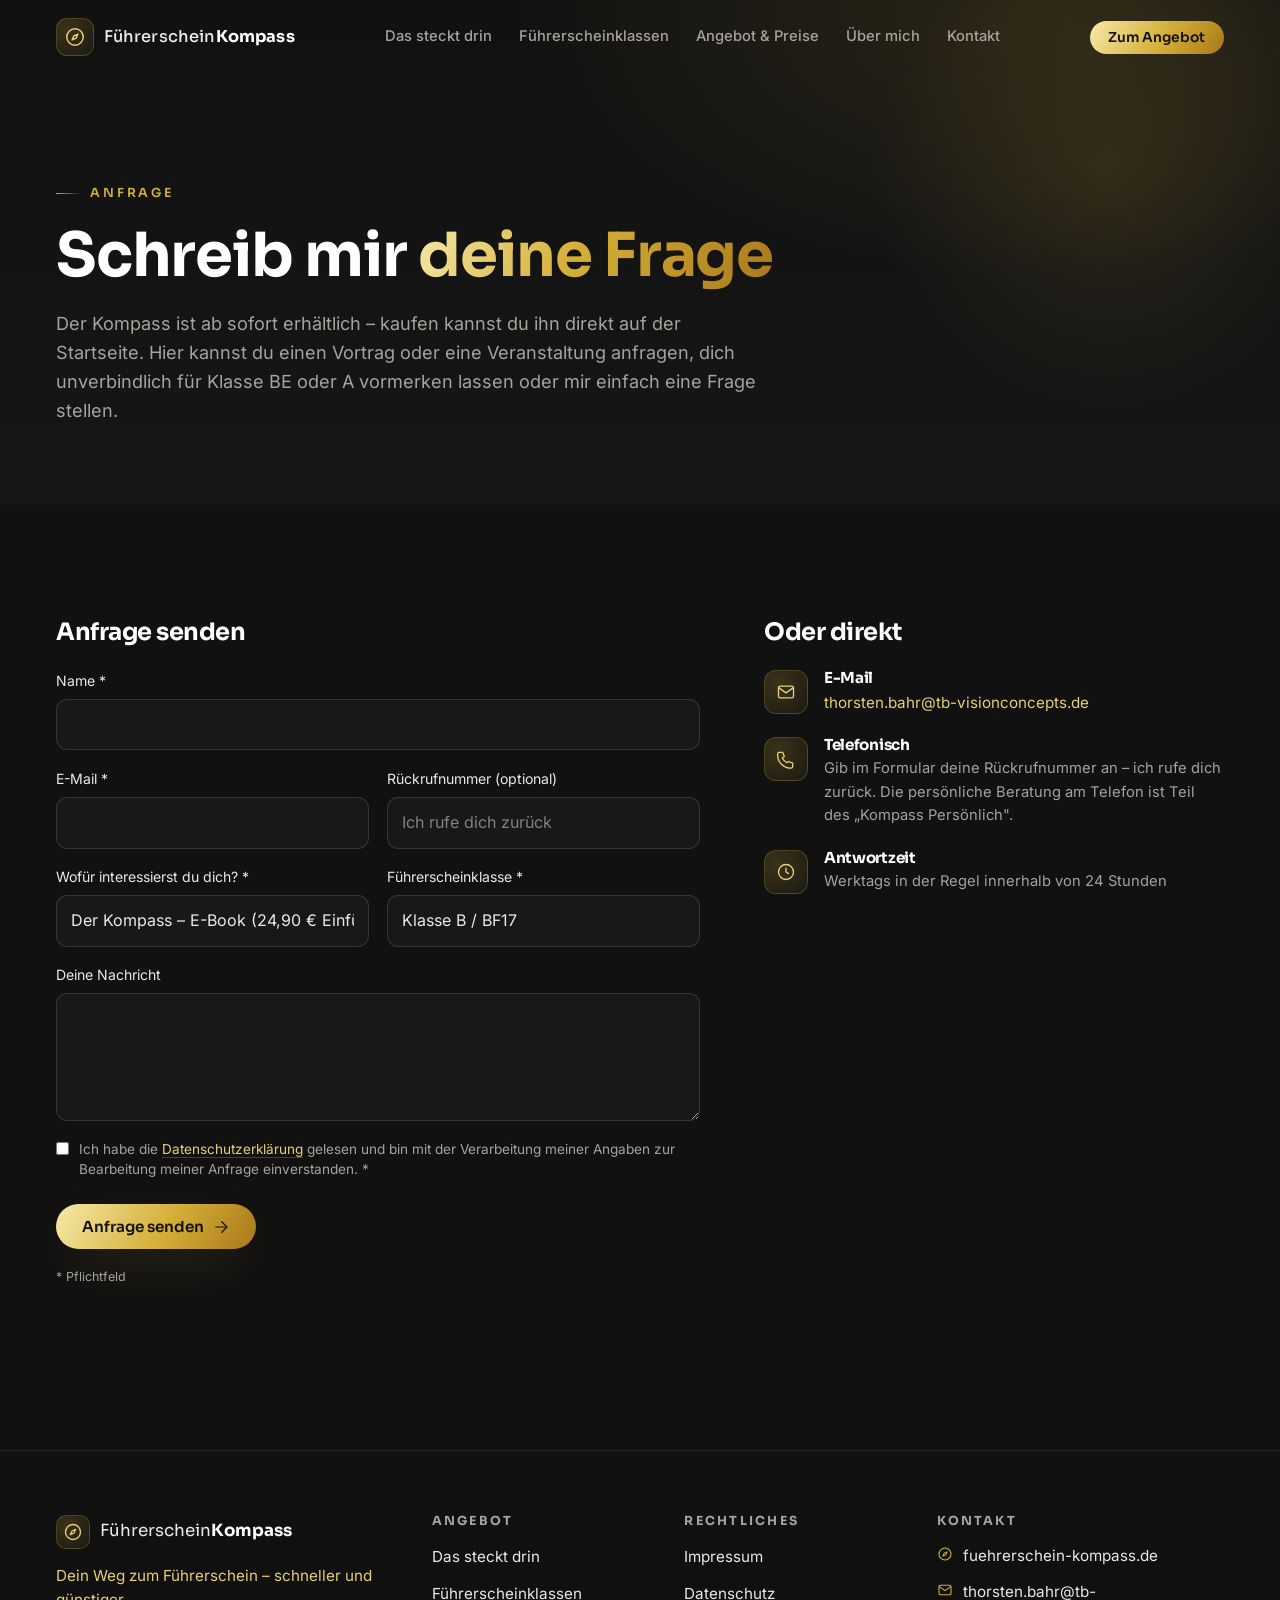
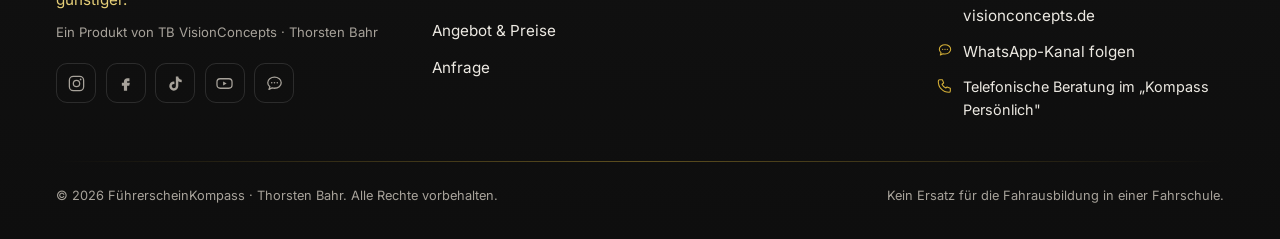
==== commit 3807877d: "Footer: Link zum WhatsApp-Kanal @fuehrerscheinkompass Co-Authored-By: Claude Opus 5 (1M context) <no" ====
--- a/anfrage/index.html
+++ b/anfrage/index.html
@@ -1,3 +1,3 @@
-<!DOCTYPE html><html lang="de" data-astro-cid-z4jru4n3><head><meta charset="utf-8"><meta name="viewport" content="width=device-width, initial-scale=1"><title>Anfrage · FührerscheinKompass</title><meta name="description" content="Vortrag anfragen, für Klasse BE oder A vormerken lassen oder eine Frage stellen – ich melde mich zeitnah bei dir."><link rel="canonical" href="https://fuehrerschein-kompass.de/anfrage/"><link rel="icon" type="image/svg+xml" href="/favicon.svg"><meta name="theme-color" content="#111111"><meta property="og:type" content="website"><meta property="og:site_name" content="FührerscheinKompass"><meta property="og:title" content="Anfrage · FührerscheinKompass"><meta property="og:description" content="Vortrag anfragen, für Klasse BE oder A vormerken lassen oder eine Frage stellen – ich melde mich zeitnah bei dir."><meta property="og:url" content="https://fuehrerschein-kompass.de/anfrage/"><meta property="og:locale" content="de_DE"><meta name="twitter:card" content="summary"><meta name="twitter:title" content="Anfrage · FührerscheinKompass"><meta name="twitter:description" content="Vortrag anfragen, für Klasse BE oder A vormerken lassen oder eine Frage stellen – ich melde mich zeitnah bei dir."><script type="application/ld+json">{"@context":"https://schema.org","@type":"Product","name":"FührerscheinKompass","description":"Vortrag anfragen, für Klasse BE oder A vormerken lassen oder eine Frage stellen – ich melde mich zeitnah bei dir.","url":"https://fuehrerschein-kompass.de/","brand":{"@type":"Brand","name":"TB VisionConcepts"},"author":{"@type":"Person","name":"Thorsten Bahr"}}</script><link rel="stylesheet" href="/_astro/BaseLayout.BsLziA7k.css"><style>.page-hero[data-astro-cid-75ysl5lo]{background:radial-gradient(900px 460px at 82% 0%, #d4af3721, transparent 60%), linear-gradient(180deg, var(--color-ink-900), var(--color-ink-850));padding-top:9rem;padding-bottom:3.5rem;position:relative;overflow:hidden}.page-hero-glow[data-astro-cid-75ysl5lo]{pointer-events:none;background:radial-gradient(circle,#d4af371f,#0000 62%);width:34rem;height:34rem;position:absolute;top:-20%;right:-8%}.page-hero-inner[data-astro-cid-75ysl5lo]{position:relative}.page-hero-top[data-astro-cid-75ysl5lo]{justify-content:space-between;align-items:center;gap:2.5rem;display:flex}.page-hero-title[data-astro-cid-75ysl5lo]{max-width:20ch;margin-top:1.2rem;font-size:clamp(2.3rem,5.5vw,3.8rem)}.page-hero-logo[data-astro-cid-75ysl5lo]{filter:drop-shadow(0 0 28px #d4af3738);flex-shrink:0;width:clamp(160px,20vw,240px);height:auto;display:none}@media (width>=760px){.page-hero-logo[data-astro-cid-75ysl5lo]{display:block}}.page-hero-lead[data-astro-cid-75ysl5lo]{color:var(--color-mute);max-width:44rem;margin-top:1.3rem;font-size:1.13rem}.page-hero[data-astro-cid-75ysl5lo] .page-hero-actions{flex-wrap:wrap;gap:.9rem;margin-top:2rem;display:flex}@media (width>=900px){.page-hero[data-astro-cid-75ysl5lo]{padding-top:11rem;padding-bottom:5rem}}
+<!DOCTYPE html><html lang="de" data-astro-cid-z4jru4n3><head><meta charset="utf-8"><meta name="viewport" content="width=device-width, initial-scale=1"><title>Anfrage · FührerscheinKompass</title><meta name="description" content="Vortrag anfragen, für Klasse BE oder A vormerken lassen oder eine Frage stellen – ich melde mich zeitnah bei dir."><link rel="canonical" href="https://fuehrerschein-kompass.de/anfrage/"><link rel="icon" type="image/svg+xml" href="/favicon.svg"><meta name="theme-color" content="#111111"><meta property="og:type" content="website"><meta property="og:site_name" content="FührerscheinKompass"><meta property="og:title" content="Anfrage · FührerscheinKompass"><meta property="og:description" content="Vortrag anfragen, für Klasse BE oder A vormerken lassen oder eine Frage stellen – ich melde mich zeitnah bei dir."><meta property="og:url" content="https://fuehrerschein-kompass.de/anfrage/"><meta property="og:locale" content="de_DE"><meta name="twitter:card" content="summary"><meta name="twitter:title" content="Anfrage · FührerscheinKompass"><meta name="twitter:description" content="Vortrag anfragen, für Klasse BE oder A vormerken lassen oder eine Frage stellen – ich melde mich zeitnah bei dir."><script type="application/ld+json">{"@context":"https://schema.org","@type":"Product","name":"FührerscheinKompass","description":"Vortrag anfragen, für Klasse BE oder A vormerken lassen oder eine Frage stellen – ich melde mich zeitnah bei dir.","url":"https://fuehrerschein-kompass.de/","brand":{"@type":"Brand","name":"TB VisionConcepts"},"author":{"@type":"Person","name":"Thorsten Bahr"}}</script><link rel="stylesheet" href="/_astro/BaseLayout.BC8Q4wb1.css"><style>.page-hero[data-astro-cid-75ysl5lo]{background:radial-gradient(900px 460px at 82% 0%, #d4af3721, transparent 60%), linear-gradient(180deg, var(--color-ink-900), var(--color-ink-850));padding-top:9rem;padding-bottom:3.5rem;position:relative;overflow:hidden}.page-hero-glow[data-astro-cid-75ysl5lo]{pointer-events:none;background:radial-gradient(circle,#d4af371f,#0000 62%);width:34rem;height:34rem;position:absolute;top:-20%;right:-8%}.page-hero-inner[data-astro-cid-75ysl5lo]{position:relative}.page-hero-top[data-astro-cid-75ysl5lo]{justify-content:space-between;align-items:center;gap:2.5rem;display:flex}.page-hero-title[data-astro-cid-75ysl5lo]{max-width:20ch;margin-top:1.2rem;font-size:clamp(2.3rem,5.5vw,3.8rem)}.page-hero-brand[data-astro-cid-75ysl5lo]{flex-shrink:0;display:none;position:relative}.page-hero-logo[data-astro-cid-75ysl5lo]{filter:drop-shadow(0 0 28px #d4af3738);width:clamp(160px,20vw,240px);height:auto;display:block}.page-hero-photo[data-astro-cid-75ysl5lo]{aspect-ratio:1;width:clamp(120px,13vw,150px);box-shadow:var(--shadow-card);border:2px solid #d4af3773;border-radius:50%;position:absolute;top:calc(100% + 1.4rem);left:50%;overflow:hidden;transform:translate(-50%)}.page-hero-photo[data-astro-cid-75ysl5lo] img[data-astro-cid-75ysl5lo]{object-fit:cover;width:100%;height:100%;display:block}@media (width>=760px){.page-hero-brand[data-astro-cid-75ysl5lo]{display:block}}.page-hero-lead[data-astro-cid-75ysl5lo]{color:var(--color-mute);max-width:44rem;margin-top:1.3rem;font-size:1.13rem}.page-hero[data-astro-cid-75ysl5lo] .page-hero-actions{flex-wrap:wrap;gap:.9rem;margin-top:2rem;display:flex}@media (width>=900px){.page-hero[data-astro-cid-75ysl5lo]{padding-top:11rem;padding-bottom:5rem}}
 .anfrage-form[data-astro-cid-aft76b66]{gap:1.1rem;display:grid}.hp[data-astro-cid-aft76b66]{opacity:0;width:1px;height:1px;position:absolute;left:-9999px}.field[data-astro-cid-aft76b66]{gap:.4rem;display:grid}.field-row[data-astro-cid-aft76b66]{grid-template-columns:1fr;gap:1.1rem;display:grid}.field[data-astro-cid-aft76b66] label[data-astro-cid-aft76b66],.consent[data-astro-cid-aft76b66]{color:var(--color-fog);font-size:.88rem}.field[data-astro-cid-aft76b66] input[data-astro-cid-aft76b66],.field[data-astro-cid-aft76b66] select[data-astro-cid-aft76b66],.field[data-astro-cid-aft76b66] textarea[data-astro-cid-aft76b66]{width:100%;color:var(--color-fog);font:inherit;background:#ffffff08;border:1px solid #ffffff1f;border-radius:.7rem;padding:.75rem .9rem;transition:border-color .2s,background-color .2s}.field[data-astro-cid-aft76b66] input[data-astro-cid-aft76b66]:focus,.field[data-astro-cid-aft76b66] select[data-astro-cid-aft76b66]:focus,.field[data-astro-cid-aft76b66] textarea[data-astro-cid-aft76b66]:focus{border-color:var(--color-gold-400);background:#d4af370d;outline:none}.field[data-astro-cid-aft76b66] textarea[data-astro-cid-aft76b66]{resize:vertical}.field[data-astro-cid-aft76b66] select[data-astro-cid-aft76b66]{appearance:none;color-scheme:dark}.field[data-astro-cid-aft76b66] select[data-astro-cid-aft76b66] option[data-astro-cid-aft76b66]{background-color:var(--color-ink-900);color:var(--color-fog);padding:.5rem .6rem}.field[data-astro-cid-aft76b66] select[data-astro-cid-aft76b66] option[data-astro-cid-aft76b66]:checked{color:var(--color-gold-300);background-color:#d4af3740}.consent[data-astro-cid-aft76b66]{color:var(--color-mute);align-items:flex-start;gap:.6rem;font-size:.85rem;line-height:1.5;display:flex}.consent[data-astro-cid-aft76b66] input[data-astro-cid-aft76b66]{accent-color:var(--color-gold-500);flex-shrink:0;margin-top:.2rem}.consent[data-astro-cid-aft76b66] a[data-astro-cid-aft76b66]{color:var(--color-gold-300);border-bottom:1px solid #d4af374d}.anfrage-form[data-astro-cid-aft76b66] .btn[data-astro-cid-aft76b66]{justify-self:start;margin-top:.4rem}.form-hint[data-astro-cid-aft76b66]{color:var(--color-mute);font-size:.78rem}.form-status[data-astro-cid-aft76b66]{margin-top:1rem;font-size:.95rem}.form-status[data-astro-cid-aft76b66][data-state=success]{color:#7bd88f}.form-status[data-astro-cid-aft76b66][data-state=error]{color:#f0a1a1}.form-status[data-astro-cid-aft76b66][data-state=info]{color:var(--color-gold-300)}@media (width>=560px){.field-row[data-astro-cid-aft76b66]{grid-template-columns:1fr 1fr}}.anfrage-grid[data-astro-cid-pilqsgz3]{grid-template-columns:1fr;gap:3rem;display:grid}.anfrage-h[data-astro-cid-pilqsgz3]{margin-bottom:1.5rem;font-size:1.5rem}.direkt-liste[data-astro-cid-pilqsgz3]{flex-direction:column;gap:1.4rem;margin:0;padding:0;list-style:none;display:flex}.direkt-liste[data-astro-cid-pilqsgz3] li[data-astro-cid-pilqsgz3]{align-items:flex-start;gap:1rem;display:flex}.direkt-icon[data-astro-cid-pilqsgz3]{width:44px;height:44px;color:var(--color-gold-300);background:radial-gradient(circle at 30% 30%,#d4af3738,#d4af370d);border:1px solid #d4af3740;border-radius:12px;flex-shrink:0;justify-content:center;align-items:center;display:inline-flex}.direkt-liste[data-astro-cid-pilqsgz3] h3[data-astro-cid-pilqsgz3]{color:#fff;margin-bottom:.2rem;font-size:.95rem}.direkt-liste[data-astro-cid-pilqsgz3] a[data-astro-cid-pilqsgz3]{color:var(--color-gold-300);font-size:.95rem}.direkt-liste[data-astro-cid-pilqsgz3] p[data-astro-cid-pilqsgz3]{color:var(--color-mute);font-size:.92rem}@media (width>=900px){.anfrage-grid[data-astro-cid-pilqsgz3]{grid-template-columns:1.4fr 1fr;gap:4rem}}
-</style></head><body data-astro-cid-z4jru4n3><a href="#main" class="skip-link" data-astro-cid-z4jru4n3>Zum Inhalt springen</a><header id="site-header" class="site-header" data-state="top" data-astro-cid-fzpbxy5g><div class="container-tb header-inner" data-astro-cid-fzpbxy5g><a href="/" class="brand" aria-label="FührerscheinKompass – Start" data-astro-cid-fzpbxy5g><span class="brand-icon" data-astro-cid-fzpbxy5g><svg xmlns="http://www.w3.org/2000/svg" width="22" height="22" viewBox="0 0 24 24" fill="none" stroke="currentColor" stroke-width="1.6" stroke-linecap="round" stroke-linejoin="round" class aria-hidden="true"><circle cx="12" cy="12" r="9"/><path d="m15.2 8.8-2 4.4-4.4 2 2-4.4z"/></svg></span><span class="brand-name" data-astro-cid-fzpbxy5g>Führerschein<strong data-astro-cid-fzpbxy5g>Kompass</strong></span></a><nav class="nav-desktop" aria-label="Hauptnavigation" data-astro-cid-fzpbxy5g><a href="/#inhalt" class="nav-link" data-astro-cid-fzpbxy5g>Das steckt drin</a><a href="/#klassen" class="nav-link" data-astro-cid-fzpbxy5g>Führerscheinklassen</a><a href="/#angebot" class="nav-link" data-astro-cid-fzpbxy5g>Angebot &amp; Preise</a><a href="/#ueber-mich" class="nav-link" data-astro-cid-fzpbxy5g>Über mich</a><a href="/anfrage" class="nav-link" data-astro-cid-fzpbxy5g>Kontakt</a></nav><div class="header-actions" data-astro-cid-fzpbxy5g><a href="/#angebot" class="btn btn-primary btn-cta" data-astro-cid-fzpbxy5g>Zum Angebot</a><button id="menu-toggle" class="menu-toggle" aria-label="Menü öffnen" aria-expanded="false" aria-controls="mobile-menu" data-astro-cid-fzpbxy5g><svg xmlns="http://www.w3.org/2000/svg" width="24" height="24" viewBox="0 0 24 24" fill="none" stroke="currentColor" stroke-width="1.6" stroke-linecap="round" stroke-linejoin="round" class aria-hidden="true"><path d="M4 7h16M4 12h16M4 17h16"/></svg></button></div></div><div id="mobile-menu" class="mobile-menu" hidden data-astro-cid-fzpbxy5g><nav aria-label="Mobile Navigation" data-astro-cid-fzpbxy5g><a href="/#inhalt" class="mobile-link" data-astro-cid-fzpbxy5g>Das steckt drin</a><a href="/#klassen" class="mobile-link" data-astro-cid-fzpbxy5g>Führerscheinklassen</a><a href="/#angebot" class="mobile-link" data-astro-cid-fzpbxy5g>Angebot &amp; Preise</a><a href="/#ueber-mich" class="mobile-link" data-astro-cid-fzpbxy5g>Über mich</a><a href="/anfrage" class="mobile-link" data-astro-cid-fzpbxy5g>Kontakt</a></nav></div></header><script type="module">var e=document.getElementById(`site-header`),t=()=>{e&&(e.dataset.state=window.scrollY>24?`scrolled`:`top`)};t(),window.addEventListener(`scroll`,t,{passive:!0});var n=document.getElementById(`menu-toggle`),r=document.getElementById(`mobile-menu`),i=()=>{r?.setAttribute(`hidden`,``),n?.setAttribute(`aria-expanded`,`false`),n?.setAttribute(`aria-label`,`Menü öffnen`)};n?.addEventListener(`click`,()=>{r?.hasAttribute(`hidden`)?(r?.removeAttribute(`hidden`),n.setAttribute(`aria-expanded`,`true`),n.setAttribute(`aria-label`,`Menü schließen`)):i()}),r?.querySelectorAll(`a`).forEach(e=>e.addEventListener(`click`,i));</script><main id="main" data-astro-cid-z4jru4n3><section class="page-hero" data-astro-cid-75ysl5lo><div class="page-hero-glow" aria-hidden="true" data-astro-cid-75ysl5lo></div><div class="container-tb page-hero-inner" data-astro-cid-75ysl5lo><span class="eyebrow" data-astro-cid-75ysl5lo>Anfrage</span><div class="page-hero-top" data-astro-cid-75ysl5lo><h1 class="page-hero-title" data-astro-cid-75ysl5lo>Schreib mir <span class="text-gold-gradient">deine Frage</span></h1></div><p class="page-hero-lead" data-astro-cid-75ysl5lo>Der Kompass ist ab sofort erhältlich – kaufen kannst du ihn direkt auf der Startseite. Hier kannst du einen Vortrag oder eine Veranstaltung anfragen, dich unverbindlich für Klasse BE oder A vormerken lassen oder mir einfach eine Frage stellen.</p></div></section><section class="section" data-astro-cid-pilqsgz3><div class="container-tb" data-astro-cid-pilqsgz3><div class="anfrage-grid" data-astro-cid-pilqsgz3><div class="reveal" data-astro-cid-pilqsgz3><h2 class="anfrage-h" data-astro-cid-pilqsgz3>Anfrage senden</h2><div class="anfrage-form-wrap" data-astro-cid-aft76b66><form id="anfrage-form" class="anfrage-form" name="anfrage" method="POST" data-endpoint="https://formspree.io/f/mzepeqll" action="https://formspree.io/f/mzepeqll" data-sending="Wird gesendet …" data-success="Vielen Dank! Deine Anfrage ist angekommen – ich melde mich zeitnah bei dir." data-error="Da ist leider etwas schiefgelaufen. Bitte versuch es erneut oder schreib direkt an thorsten.bahr@tb-visionconcepts.de." data-astro-cid-aft76b66><input type="hidden" name="form-name" value="anfrage" data-astro-cid-aft76b66><input type="text" name="_gotcha" class="hp" tabindex="-1" autocomplete="off" aria-hidden="true" data-astro-cid-aft76b66><div class="field" data-astro-cid-aft76b66><label for="af-name" data-astro-cid-aft76b66>Name *</label><input id="af-name" name="name" type="text" required autocomplete="name" data-astro-cid-aft76b66></div><div class="field-row" data-astro-cid-aft76b66><div class="field" data-astro-cid-aft76b66><label for="af-email" data-astro-cid-aft76b66>E-Mail *</label><input id="af-email" name="email" type="email" required autocomplete="email" data-astro-cid-aft76b66></div><div class="field" data-astro-cid-aft76b66><label for="af-phone" data-astro-cid-aft76b66>Rückrufnummer (optional)</label><input id="af-phone" name="phone" type="tel" autocomplete="tel" placeholder="Ich rufe dich zurück" data-astro-cid-aft76b66></div></div><div class="field-row" data-astro-cid-aft76b66><div class="field" data-astro-cid-aft76b66><label for="af-stufe" data-astro-cid-aft76b66>Wofür interessierst du dich? *</label><select id="af-stufe" name="stufe" required data-astro-cid-aft76b66><option value="ebook" data-astro-cid-aft76b66>Der Kompass – E-Book (24,90 € Einführungspreis)</option><option value="plus" data-astro-cid-aft76b66>Kompass PLUS – E-Book + Praxis-Vorlagen (89 €)</option><option value="persoenlich" data-astro-cid-aft76b66>Kompass Persönlich – 3 persönliche Beratungsgespräche (279 €)</option><option value="vormerkung" data-astro-cid-aft76b66>Vormerkung Klasse BE / A (unverbindlich – sichert den Einführungspreis)</option><option value="veranstaltung" data-astro-cid-aft76b66>Vortrag / Veranstaltung (auf Anfrage)</option><option value="frage" data-astro-cid-aft76b66>Allgemeine Frage</option></select></div><div class="field" data-astro-cid-aft76b66><label for="af-klasse" data-astro-cid-aft76b66>Führerscheinklasse *</label><select id="af-klasse" name="klasse" required data-astro-cid-aft76b66><option value="b" data-astro-cid-aft76b66>Klasse B / BF17</option><option value="be" data-astro-cid-aft76b66>Klasse BE (Start bei ausreichend Vormerkungen)</option><option value="a" data-astro-cid-aft76b66>Klasse A (Start bei ausreichend Vormerkungen)</option></select></div></div><div class="field" data-astro-cid-aft76b66><label for="af-message" data-astro-cid-aft76b66>Deine Nachricht</label><textarea id="af-message" name="message" rows="4" data-astro-cid-aft76b66></textarea></div><label class="consent" data-astro-cid-aft76b66><input type="checkbox" name="consent" required data-astro-cid-aft76b66><span data-astro-cid-aft76b66>Ich habe die <a href="/datenschutz" data-astro-cid-aft76b66>Datenschutzerklärung</a> gelesen und bin mit der Verarbeitung meiner Angaben zur Bearbeitung meiner Anfrage einverstanden. *</span></label><button type="submit" class="btn btn-primary" data-astro-cid-aft76b66>Anfrage senden <svg xmlns="http://www.w3.org/2000/svg" width="18" height="18" viewBox="0 0 24 24" fill="none" stroke="currentColor" stroke-width="1.6" stroke-linecap="round" stroke-linejoin="round" class aria-hidden="true"><path d="M5 12h14"/><path d="m13 5 7 7-7 7"/></svg></button><p class="form-hint" data-astro-cid-aft76b66>* Pflichtfeld</p></form><p id="form-status" class="form-status" role="status" aria-live="polite" data-astro-cid-aft76b66></p></div><script type="module">var e=new URLSearchParams(window.location.search),t=document.getElementById(`af-stufe`),n=document.getElementById(`af-klasse`),r=e.get(`stufe`),i=e.get(`klasse`);t&&r&&[...t.options].some(e=>e.value===r)&&(t.value=r),n&&i&&[...n.options].some(e=>e.value===i)&&(n.value=i);var a=document.getElementById(`af-message`),o=`Was wäre dir bei dieser Klasse am wichtigsten? Dein Feedback fließt direkt in die neue Ausgabe ein.`,s=()=>{a&&t&&(a.placeholder=t.value===`vormerkung`?o:``)};s(),t?.addEventListener(`change`,s);var c=document.getElementById(`anfrage-form`),l=document.getElementById(`form-status`);c&&l&&c.addEventListener(`submit`,async e=>{e.preventDefault();let t=c.querySelector(`button[type="submit"]`),n=t?t.innerHTML:``;t&&(t.disabled=!0,t.textContent=c.dataset.sending||`Wird gesendet …`);try{let e=new FormData(c),t=c.dataset.endpoint,n;if(t)n=await fetch(t,{method:`POST`,headers:{Accept:`application/json`},body:e});else{let t=new URLSearchParams;e.forEach((e,n)=>t.append(n,String(e))),n=await fetch(`/`,{method:`POST`,headers:{"Content-Type":`application/x-www-form-urlencoded`},body:t.toString()})}n.ok?(c.reset(),c.style.display=`none`,l.dataset.state=`success`,l.textContent=c.dataset.success||``):(l.dataset.state=`error`,l.textContent=c.dataset.error||``)}catch{l.dataset.state=`error`,l.textContent=c.dataset.error||``}finally{t&&(t.disabled=!1,t.innerHTML=n)}});</script></div><aside class="anfrage-direkt reveal" data-astro-cid-pilqsgz3><h2 class="anfrage-h" data-astro-cid-pilqsgz3>Oder direkt</h2><ul class="direkt-liste" data-astro-cid-pilqsgz3><li data-astro-cid-pilqsgz3><span class="direkt-icon" data-astro-cid-pilqsgz3><svg xmlns="http://www.w3.org/2000/svg" width="20" height="20" viewBox="0 0 24 24" fill="none" stroke="currentColor" stroke-width="1.6" stroke-linecap="round" stroke-linejoin="round" class aria-hidden="true"><rect x="3" y="5" width="18" height="14" rx="2"/><path d="m3.5 7 8.5 6 8.5-6"/></svg></span><div data-astro-cid-pilqsgz3><h3 data-astro-cid-pilqsgz3>E-Mail</h3><a href="mailto:thorsten.bahr@tb-visionconcepts.de" data-astro-cid-pilqsgz3>thorsten.bahr@tb-visionconcepts.de</a></div></li><li data-astro-cid-pilqsgz3><span class="direkt-icon" data-astro-cid-pilqsgz3><svg xmlns="http://www.w3.org/2000/svg" width="20" height="20" viewBox="0 0 24 24" fill="none" stroke="currentColor" stroke-width="1.6" stroke-linecap="round" stroke-linejoin="round" class aria-hidden="true"><path d="M4 4h4l2 5-2.5 1.8a12 12 0 0 0 5.7 5.7L15 15l5 2v4a2 2 0 0 1-2 2A16 16 0 0 1 2 6a2 2 0 0 1 2-2z"/></svg></span><div data-astro-cid-pilqsgz3><h3 data-astro-cid-pilqsgz3>Telefonisch</h3><p data-astro-cid-pilqsgz3>Gib im Formular deine Rückrufnummer an – ich rufe dich zurück. Die persönliche Beratung am Telefon ist Teil des „Kompass Persönlich".</p></div></li><li data-astro-cid-pilqsgz3><span class="direkt-icon" data-astro-cid-pilqsgz3><svg xmlns="http://www.w3.org/2000/svg" width="20" height="20" viewBox="0 0 24 24" fill="none" stroke="currentColor" stroke-width="1.6" stroke-linecap="round" stroke-linejoin="round" class aria-hidden="true"><circle cx="12" cy="12" r="9"/><path d="M12 7.5V12l3 2"/></svg></span><div data-astro-cid-pilqsgz3><h3 data-astro-cid-pilqsgz3>Antwortzeit</h3><p data-astro-cid-pilqsgz3>Werktags in der Regel innerhalb von 24 Stunden</p></div></li></ul></aside></div></div></section></main><footer class="site-footer" data-astro-cid-nns7i3if><div class="container-tb" data-astro-cid-nns7i3if><div class="footer-grid" data-astro-cid-nns7i3if><div class="footer-brand" data-astro-cid-nns7i3if><a href="/" class="footer-logo" aria-label="FührerscheinKompass" data-astro-cid-nns7i3if><span class="footer-logo-icon" data-astro-cid-nns7i3if><svg xmlns="http://www.w3.org/2000/svg" width="20" height="20" viewBox="0 0 24 24" fill="none" stroke="currentColor" stroke-width="1.6" stroke-linecap="round" stroke-linejoin="round" class aria-hidden="true"><circle cx="12" cy="12" r="9"/><path d="m15.2 8.8-2 4.4-4.4 2 2-4.4z"/></svg></span><span data-astro-cid-nns7i3if>Führerschein<strong data-astro-cid-nns7i3if>Kompass</strong></span></a><p class="footer-tagline" data-astro-cid-nns7i3if>Dein Weg zum Führerschein – schneller und günstiger.</p><p class="footer-status" data-astro-cid-nns7i3if>Ein Produkt von TB&nbsp;VisionConcepts · Thorsten Bahr</p><div class="footer-social" aria-label="Social Media" data-astro-cid-nns7i3if><a href="https://www.instagram.com/tb_visionconcepts/" target="_blank" rel="me noopener noreferrer" aria-label="Instagram" class="social-btn" data-astro-cid-nns7i3if><svg xmlns="http://www.w3.org/2000/svg" width="19" height="19" viewBox="0 0 24 24" fill="none" stroke="currentColor" stroke-width="1.6" stroke-linecap="round" stroke-linejoin="round" class aria-hidden="true"><rect x="3" y="3" width="18" height="18" rx="5"/><circle cx="12" cy="12" r="4"/><circle cx="17.2" cy="6.8" r="1.1" fill="currentColor" stroke="none"/></svg></a><a href="https://www.facebook.com/BahrThorsten" target="_blank" rel="me noopener noreferrer" aria-label="Facebook" class="social-btn" data-astro-cid-nns7i3if><svg xmlns="http://www.w3.org/2000/svg" width="19" height="19" viewBox="0 0 24 24" fill="none" stroke="currentColor" stroke-width="1.6" stroke-linecap="round" stroke-linejoin="round" class aria-hidden="true"><path d="M14 9.3h3V5.4h-2.6C11.8 5.4 10 7.2 10 9.7V11H7.4v3.9H10V21h4v-6.1h2.7l.9-3.9H14V9.9c0-.4.3-.6.7-.6z" fill="currentColor" stroke="none"/></svg></a><a href="https://www.tiktok.com/@tb_visionconcepts" target="_blank" rel="me noopener noreferrer" aria-label="TikTok" class="social-btn" data-astro-cid-nns7i3if><svg xmlns="http://www.w3.org/2000/svg" width="19" height="19" viewBox="0 0 24 24" fill="none" stroke="currentColor" stroke-width="1.6" stroke-linecap="round" stroke-linejoin="round" class aria-hidden="true"><path d="M16.6 5.82s.51.5 0 0A4.278 4.278 0 0 1 15.54 3h-3.09v12.4a2.592 2.592 0 0 1-2.59 2.5c-1.42 0-2.6-1.16-2.6-2.6c0-1.72 1.66-3.01 3.37-2.48V9.66c-3.45-.46-6.47 2.22-6.47 5.64c0 3.33 2.76 5.7 5.69 5.7c3.14 0 5.69-2.55 5.69-5.7V9.01a7.35 7.35 0 0 0 4.3 1.38V7.3s-1.88.09-3.24-1.48z" fill="currentColor" stroke="none"/></svg></a><a href="https://www.youtube.com/channel/UCgevBhatSWjmkDNBUK_DRZw" target="_blank" rel="me noopener noreferrer" aria-label="YouTube" class="social-btn" data-astro-cid-nns7i3if><svg xmlns="http://www.w3.org/2000/svg" width="19" height="19" viewBox="0 0 24 24" fill="none" stroke="currentColor" stroke-width="1.6" stroke-linecap="round" stroke-linejoin="round" class aria-hidden="true"><rect x="2.5" y="6" width="19" height="12" rx="4"/><path d="M10.3 9.6v4.8l4.4-2.4z" fill="currentColor" stroke="none"/></svg></a></div></div><nav class="footer-col" aria-label="Angebot" data-astro-cid-nns7i3if><h2 class="footer-h" data-astro-cid-nns7i3if>Angebot</h2><ul data-astro-cid-nns7i3if><li data-astro-cid-nns7i3if><a href="/#inhalt" data-astro-cid-nns7i3if>Das steckt drin</a></li><li data-astro-cid-nns7i3if><a href="/#klassen" data-astro-cid-nns7i3if>Führerscheinklassen</a></li><li data-astro-cid-nns7i3if><a href="/#angebot" data-astro-cid-nns7i3if>Angebot &amp; Preise</a></li><li data-astro-cid-nns7i3if><a href="/anfrage" data-astro-cid-nns7i3if>Anfrage</a></li></ul></nav><nav class="footer-col" aria-label="Rechtliches" data-astro-cid-nns7i3if><h2 class="footer-h" data-astro-cid-nns7i3if>Rechtliches</h2><ul data-astro-cid-nns7i3if><li data-astro-cid-nns7i3if><a href="/impressum" data-astro-cid-nns7i3if>Impressum</a></li><li data-astro-cid-nns7i3if><a href="/datenschutz" data-astro-cid-nns7i3if>Datenschutz</a></li></ul></nav><div class="footer-col" data-astro-cid-nns7i3if><h2 class="footer-h" data-astro-cid-nns7i3if>Kontakt</h2><ul class="footer-contact" data-astro-cid-nns7i3if><li data-astro-cid-nns7i3if><svg xmlns="http://www.w3.org/2000/svg" width="16" height="16" viewBox="0 0 24 24" fill="none" stroke="currentColor" stroke-width="1.6" stroke-linecap="round" stroke-linejoin="round" class aria-hidden="true"><circle cx="12" cy="12" r="9"/><path d="m15.2 8.8-2 4.4-4.4 2 2-4.4z"/></svg><a href="https://fuehrerschein-kompass.de" data-astro-cid-nns7i3if>fuehrerschein-kompass.de</a></li><li data-astro-cid-nns7i3if><svg xmlns="http://www.w3.org/2000/svg" width="16" height="16" viewBox="0 0 24 24" fill="none" stroke="currentColor" stroke-width="1.6" stroke-linecap="round" stroke-linejoin="round" class aria-hidden="true"><rect x="3" y="5" width="18" height="14" rx="2"/><path d="m3.5 7 8.5 6 8.5-6"/></svg><a href="mailto:thorsten.bahr@tb-visionconcepts.de" data-astro-cid-nns7i3if>thorsten.bahr@tb-visionconcepts.de</a></li><li data-astro-cid-nns7i3if><svg xmlns="http://www.w3.org/2000/svg" width="16" height="16" viewBox="0 0 24 24" fill="none" stroke="currentColor" stroke-width="1.6" stroke-linecap="round" stroke-linejoin="round" class aria-hidden="true"><path d="M4 4h4l2 5-2.5 1.8a12 12 0 0 0 5.7 5.7L15 15l5 2v4a2 2 0 0 1-2 2A16 16 0 0 1 2 6a2 2 0 0 1 2-2z"/></svg><span data-astro-cid-nns7i3if>Telefonische Beratung im „Kompass Persönlich"</span></li></ul></div></div><hr class="hairline footer-line" data-astro-cid-nns7i3if><div class="footer-bottom" data-astro-cid-nns7i3if><p data-astro-cid-nns7i3if>© 2026 FührerscheinKompass · Thorsten Bahr. Alle Rechte vorbehalten.</p><p class="footer-note" data-astro-cid-nns7i3if>Kein Ersatz für die Fahrausbildung in einer Fahrschule.</p></div></div></footer><script type="module">var e=document.querySelectorAll(`.reveal`);if(!window.matchMedia(`(prefers-reduced-motion: reduce)`).matches&&`IntersectionObserver`in window){let t=new IntersectionObserver(e=>{e.forEach(e=>{e.isIntersecting&&(e.target.classList.add(`is-visible`),t.unobserve(e.target))})},{threshold:.12,rootMargin:`0px 0px -8% 0px`});e.forEach(e=>t.observe(e))}else e.forEach(e=>e.classList.add(`is-visible`));</script></body></html>+</style></head><body data-astro-cid-z4jru4n3><a href="#main" class="skip-link" data-astro-cid-z4jru4n3>Zum Inhalt springen</a><header id="site-header" class="site-header" data-state="top" data-astro-cid-fzpbxy5g><div class="container-tb header-inner" data-astro-cid-fzpbxy5g><a href="/" class="brand" aria-label="FührerscheinKompass – Start" data-astro-cid-fzpbxy5g><span class="brand-icon" data-astro-cid-fzpbxy5g><svg xmlns="http://www.w3.org/2000/svg" width="22" height="22" viewBox="0 0 24 24" fill="none" stroke="currentColor" stroke-width="1.6" stroke-linecap="round" stroke-linejoin="round" class aria-hidden="true"><circle cx="12" cy="12" r="9"/><path d="m15.2 8.8-2 4.4-4.4 2 2-4.4z"/></svg></span><span class="brand-name" data-astro-cid-fzpbxy5g>Führerschein<strong data-astro-cid-fzpbxy5g>Kompass</strong></span></a><nav class="nav-desktop" aria-label="Hauptnavigation" data-astro-cid-fzpbxy5g><a href="/#inhalt" class="nav-link" data-astro-cid-fzpbxy5g>Das steckt drin</a><a href="/#klassen" class="nav-link" data-astro-cid-fzpbxy5g>Führerscheinklassen</a><a href="/#angebot" class="nav-link" data-astro-cid-fzpbxy5g>Angebot &amp; Preise</a><a href="/#ueber-mich" class="nav-link" data-astro-cid-fzpbxy5g>Über mich</a><a href="/anfrage" class="nav-link" data-astro-cid-fzpbxy5g>Kontakt</a></nav><div class="header-actions" data-astro-cid-fzpbxy5g><a href="/#angebot" class="btn btn-primary btn-cta" data-astro-cid-fzpbxy5g>Zum Angebot</a><button id="menu-toggle" class="menu-toggle" aria-label="Menü öffnen" aria-expanded="false" aria-controls="mobile-menu" data-astro-cid-fzpbxy5g><svg xmlns="http://www.w3.org/2000/svg" width="24" height="24" viewBox="0 0 24 24" fill="none" stroke="currentColor" stroke-width="1.6" stroke-linecap="round" stroke-linejoin="round" class aria-hidden="true"><path d="M4 7h16M4 12h16M4 17h16"/></svg></button></div></div><div id="mobile-menu" class="mobile-menu" hidden data-astro-cid-fzpbxy5g><nav aria-label="Mobile Navigation" data-astro-cid-fzpbxy5g><a href="/#inhalt" class="mobile-link" data-astro-cid-fzpbxy5g>Das steckt drin</a><a href="/#klassen" class="mobile-link" data-astro-cid-fzpbxy5g>Führerscheinklassen</a><a href="/#angebot" class="mobile-link" data-astro-cid-fzpbxy5g>Angebot &amp; Preise</a><a href="/#ueber-mich" class="mobile-link" data-astro-cid-fzpbxy5g>Über mich</a><a href="/anfrage" class="mobile-link" data-astro-cid-fzpbxy5g>Kontakt</a></nav></div></header><script type="module">var e=document.getElementById(`site-header`),t=()=>{e&&(e.dataset.state=window.scrollY>24?`scrolled`:`top`)};t(),window.addEventListener(`scroll`,t,{passive:!0});var n=document.getElementById(`menu-toggle`),r=document.getElementById(`mobile-menu`),i=()=>{r?.setAttribute(`hidden`,``),n?.setAttribute(`aria-expanded`,`false`),n?.setAttribute(`aria-label`,`Menü öffnen`)};n?.addEventListener(`click`,()=>{r?.hasAttribute(`hidden`)?(r?.removeAttribute(`hidden`),n.setAttribute(`aria-expanded`,`true`),n.setAttribute(`aria-label`,`Menü schließen`)):i()}),r?.querySelectorAll(`a`).forEach(e=>e.addEventListener(`click`,i));</script><main id="main" data-astro-cid-z4jru4n3><section class="page-hero" data-astro-cid-75ysl5lo><div class="page-hero-glow" aria-hidden="true" data-astro-cid-75ysl5lo></div><div class="container-tb page-hero-inner" data-astro-cid-75ysl5lo><span class="eyebrow" data-astro-cid-75ysl5lo>Anfrage</span><div class="page-hero-top" data-astro-cid-75ysl5lo><h1 class="page-hero-title" data-astro-cid-75ysl5lo>Schreib mir <span class="text-gold-gradient">deine Frage</span></h1></div><p class="page-hero-lead" data-astro-cid-75ysl5lo>Der Kompass ist ab sofort erhältlich – kaufen kannst du ihn direkt auf der Startseite. Hier kannst du einen Vortrag oder eine Veranstaltung anfragen, dich unverbindlich für Klasse BE oder A vormerken lassen oder mir einfach eine Frage stellen.</p></div></section><section class="section" data-astro-cid-pilqsgz3><div class="container-tb" data-astro-cid-pilqsgz3><div class="anfrage-grid" data-astro-cid-pilqsgz3><div class="reveal" data-astro-cid-pilqsgz3><h2 class="anfrage-h" data-astro-cid-pilqsgz3>Anfrage senden</h2><div class="anfrage-form-wrap" data-astro-cid-aft76b66><form id="anfrage-form" class="anfrage-form" name="anfrage" method="POST" data-endpoint="https://formspree.io/f/mzepeqll" action="https://formspree.io/f/mzepeqll" data-sending="Wird gesendet …" data-success="Vielen Dank! Deine Anfrage ist angekommen – ich melde mich zeitnah bei dir." data-error="Da ist leider etwas schiefgelaufen. Bitte versuch es erneut oder schreib direkt an thorsten.bahr@tb-visionconcepts.de." data-astro-cid-aft76b66><input type="hidden" name="form-name" value="anfrage" data-astro-cid-aft76b66><input type="text" name="_gotcha" class="hp" tabindex="-1" autocomplete="off" aria-hidden="true" data-astro-cid-aft76b66><div class="field" data-astro-cid-aft76b66><label for="af-name" data-astro-cid-aft76b66>Name *</label><input id="af-name" name="name" type="text" required autocomplete="name" data-astro-cid-aft76b66></div><div class="field-row" data-astro-cid-aft76b66><div class="field" data-astro-cid-aft76b66><label for="af-email" data-astro-cid-aft76b66>E-Mail *</label><input id="af-email" name="email" type="email" required autocomplete="email" data-astro-cid-aft76b66></div><div class="field" data-astro-cid-aft76b66><label for="af-phone" data-astro-cid-aft76b66>Rückrufnummer (optional)</label><input id="af-phone" name="phone" type="tel" autocomplete="tel" placeholder="Ich rufe dich zurück" data-astro-cid-aft76b66></div></div><div class="field-row" data-astro-cid-aft76b66><div class="field" data-astro-cid-aft76b66><label for="af-stufe" data-astro-cid-aft76b66>Wofür interessierst du dich? *</label><select id="af-stufe" name="stufe" required data-astro-cid-aft76b66><option value="ebook" data-astro-cid-aft76b66>Der Kompass – E-Book (24,90 € Einführungspreis)</option><option value="plus" data-astro-cid-aft76b66>Kompass PLUS – E-Book + Praxis-Vorlagen (89 €)</option><option value="persoenlich" data-astro-cid-aft76b66>Kompass Persönlich – 3 persönliche Beratungsgespräche (279 €)</option><option value="vormerkung" data-astro-cid-aft76b66>Vormerkung Klasse BE / A (unverbindlich – sichert den Einführungspreis)</option><option value="veranstaltung" data-astro-cid-aft76b66>Vortrag / Veranstaltung (auf Anfrage)</option><option value="frage" data-astro-cid-aft76b66>Allgemeine Frage</option></select></div><div class="field" data-astro-cid-aft76b66><label for="af-klasse" data-astro-cid-aft76b66>Führerscheinklasse *</label><select id="af-klasse" name="klasse" required data-astro-cid-aft76b66><option value="b" data-astro-cid-aft76b66>Klasse B / BF17</option><option value="be" data-astro-cid-aft76b66>Klasse BE (Start bei ausreichend Vormerkungen)</option><option value="a" data-astro-cid-aft76b66>Klasse A (Start bei ausreichend Vormerkungen)</option></select></div></div><div class="field" data-astro-cid-aft76b66><label for="af-message" data-astro-cid-aft76b66>Deine Nachricht</label><textarea id="af-message" name="message" rows="4" data-astro-cid-aft76b66></textarea></div><label class="consent" data-astro-cid-aft76b66><input type="checkbox" name="consent" required data-astro-cid-aft76b66><span data-astro-cid-aft76b66>Ich habe die <a href="/datenschutz" data-astro-cid-aft76b66>Datenschutzerklärung</a> gelesen und bin mit der Verarbeitung meiner Angaben zur Bearbeitung meiner Anfrage einverstanden. *</span></label><button type="submit" class="btn btn-primary" data-astro-cid-aft76b66>Anfrage senden <svg xmlns="http://www.w3.org/2000/svg" width="18" height="18" viewBox="0 0 24 24" fill="none" stroke="currentColor" stroke-width="1.6" stroke-linecap="round" stroke-linejoin="round" class aria-hidden="true"><path d="M5 12h14"/><path d="m13 5 7 7-7 7"/></svg></button><p class="form-hint" data-astro-cid-aft76b66>* Pflichtfeld</p></form><p id="form-status" class="form-status" role="status" aria-live="polite" data-astro-cid-aft76b66></p></div><script type="module">var e=new URLSearchParams(window.location.search),t=document.getElementById(`af-stufe`),n=document.getElementById(`af-klasse`),r=e.get(`stufe`),i=e.get(`klasse`);t&&r&&[...t.options].some(e=>e.value===r)&&(t.value=r),n&&i&&[...n.options].some(e=>e.value===i)&&(n.value=i);var a=document.getElementById(`af-message`),o=`Was wäre dir bei dieser Klasse am wichtigsten? Dein Feedback fließt direkt in die neue Ausgabe ein.`,s=()=>{a&&t&&(a.placeholder=t.value===`vormerkung`?o:``)};s(),t?.addEventListener(`change`,s);var c=document.getElementById(`anfrage-form`),l=document.getElementById(`form-status`);c&&l&&c.addEventListener(`submit`,async e=>{e.preventDefault();let t=c.querySelector(`button[type="submit"]`),n=t?t.innerHTML:``;t&&(t.disabled=!0,t.textContent=c.dataset.sending||`Wird gesendet …`);try{let e=new FormData(c),t=c.dataset.endpoint,n;if(t)n=await fetch(t,{method:`POST`,headers:{Accept:`application/json`},body:e});else{let t=new URLSearchParams;e.forEach((e,n)=>t.append(n,String(e))),n=await fetch(`/`,{method:`POST`,headers:{"Content-Type":`application/x-www-form-urlencoded`},body:t.toString()})}n.ok?(c.reset(),c.style.display=`none`,l.dataset.state=`success`,l.textContent=c.dataset.success||``):(l.dataset.state=`error`,l.textContent=c.dataset.error||``)}catch{l.dataset.state=`error`,l.textContent=c.dataset.error||``}finally{t&&(t.disabled=!1,t.innerHTML=n)}});</script></div><aside class="anfrage-direkt reveal" data-astro-cid-pilqsgz3><h2 class="anfrage-h" data-astro-cid-pilqsgz3>Oder direkt</h2><ul class="direkt-liste" data-astro-cid-pilqsgz3><li data-astro-cid-pilqsgz3><span class="direkt-icon" data-astro-cid-pilqsgz3><svg xmlns="http://www.w3.org/2000/svg" width="20" height="20" viewBox="0 0 24 24" fill="none" stroke="currentColor" stroke-width="1.6" stroke-linecap="round" stroke-linejoin="round" class aria-hidden="true"><rect x="3" y="5" width="18" height="14" rx="2"/><path d="m3.5 7 8.5 6 8.5-6"/></svg></span><div data-astro-cid-pilqsgz3><h3 data-astro-cid-pilqsgz3>E-Mail</h3><a href="mailto:thorsten.bahr@tb-visionconcepts.de" data-astro-cid-pilqsgz3>thorsten.bahr@tb-visionconcepts.de</a></div></li><li data-astro-cid-pilqsgz3><span class="direkt-icon" data-astro-cid-pilqsgz3><svg xmlns="http://www.w3.org/2000/svg" width="20" height="20" viewBox="0 0 24 24" fill="none" stroke="currentColor" stroke-width="1.6" stroke-linecap="round" stroke-linejoin="round" class aria-hidden="true"><path d="M4 4h4l2 5-2.5 1.8a12 12 0 0 0 5.7 5.7L15 15l5 2v4a2 2 0 0 1-2 2A16 16 0 0 1 2 6a2 2 0 0 1 2-2z"/></svg></span><div data-astro-cid-pilqsgz3><h3 data-astro-cid-pilqsgz3>Telefonisch</h3><p data-astro-cid-pilqsgz3>Gib im Formular deine Rückrufnummer an – ich rufe dich zurück. Die persönliche Beratung am Telefon ist Teil des „Kompass Persönlich".</p></div></li><li data-astro-cid-pilqsgz3><span class="direkt-icon" data-astro-cid-pilqsgz3><svg xmlns="http://www.w3.org/2000/svg" width="20" height="20" viewBox="0 0 24 24" fill="none" stroke="currentColor" stroke-width="1.6" stroke-linecap="round" stroke-linejoin="round" class aria-hidden="true"><circle cx="12" cy="12" r="9"/><path d="M12 7.5V12l3 2"/></svg></span><div data-astro-cid-pilqsgz3><h3 data-astro-cid-pilqsgz3>Antwortzeit</h3><p data-astro-cid-pilqsgz3>Werktags in der Regel innerhalb von 24 Stunden</p></div></li></ul></aside></div></div></section></main><footer class="site-footer" data-astro-cid-nns7i3if><div class="container-tb" data-astro-cid-nns7i3if><div class="footer-grid" data-astro-cid-nns7i3if><div class="footer-brand" data-astro-cid-nns7i3if><a href="/" class="footer-logo" aria-label="FührerscheinKompass" data-astro-cid-nns7i3if><span class="footer-logo-icon" data-astro-cid-nns7i3if><svg xmlns="http://www.w3.org/2000/svg" width="20" height="20" viewBox="0 0 24 24" fill="none" stroke="currentColor" stroke-width="1.6" stroke-linecap="round" stroke-linejoin="round" class aria-hidden="true"><circle cx="12" cy="12" r="9"/><path d="m15.2 8.8-2 4.4-4.4 2 2-4.4z"/></svg></span><span data-astro-cid-nns7i3if>Führerschein<strong data-astro-cid-nns7i3if>Kompass</strong></span></a><p class="footer-tagline" data-astro-cid-nns7i3if>Dein Weg zum Führerschein – schneller und günstiger.</p><p class="footer-status" data-astro-cid-nns7i3if>Ein Produkt von TB&nbsp;VisionConcepts · Thorsten Bahr</p><div class="footer-social" aria-label="Social Media" data-astro-cid-nns7i3if><a href="https://www.instagram.com/tb_visionconcepts/" target="_blank" rel="me noopener noreferrer" aria-label="Instagram" class="social-btn" data-astro-cid-nns7i3if><svg xmlns="http://www.w3.org/2000/svg" width="19" height="19" viewBox="0 0 24 24" fill="none" stroke="currentColor" stroke-width="1.6" stroke-linecap="round" stroke-linejoin="round" class aria-hidden="true"><rect x="3" y="3" width="18" height="18" rx="5"/><circle cx="12" cy="12" r="4"/><circle cx="17.2" cy="6.8" r="1.1" fill="currentColor" stroke="none"/></svg></a><a href="https://www.facebook.com/BahrThorsten" target="_blank" rel="me noopener noreferrer" aria-label="Facebook" class="social-btn" data-astro-cid-nns7i3if><svg xmlns="http://www.w3.org/2000/svg" width="19" height="19" viewBox="0 0 24 24" fill="none" stroke="currentColor" stroke-width="1.6" stroke-linecap="round" stroke-linejoin="round" class aria-hidden="true"><path d="M14 9.3h3V5.4h-2.6C11.8 5.4 10 7.2 10 9.7V11H7.4v3.9H10V21h4v-6.1h2.7l.9-3.9H14V9.9c0-.4.3-.6.7-.6z" fill="currentColor" stroke="none"/></svg></a><a href="https://www.tiktok.com/@tb_visionconcepts" target="_blank" rel="me noopener noreferrer" aria-label="TikTok" class="social-btn" data-astro-cid-nns7i3if><svg xmlns="http://www.w3.org/2000/svg" width="19" height="19" viewBox="0 0 24 24" fill="none" stroke="currentColor" stroke-width="1.6" stroke-linecap="round" stroke-linejoin="round" class aria-hidden="true"><path d="M16.6 5.82s.51.5 0 0A4.278 4.278 0 0 1 15.54 3h-3.09v12.4a2.592 2.592 0 0 1-2.59 2.5c-1.42 0-2.6-1.16-2.6-2.6c0-1.72 1.66-3.01 3.37-2.48V9.66c-3.45-.46-6.47 2.22-6.47 5.64c0 3.33 2.76 5.7 5.69 5.7c3.14 0 5.69-2.55 5.69-5.7V9.01a7.35 7.35 0 0 0 4.3 1.38V7.3s-1.88.09-3.24-1.48z" fill="currentColor" stroke="none"/></svg></a><a href="https://www.youtube.com/channel/UCgevBhatSWjmkDNBUK_DRZw" target="_blank" rel="me noopener noreferrer" aria-label="YouTube" class="social-btn" data-astro-cid-nns7i3if><svg xmlns="http://www.w3.org/2000/svg" width="19" height="19" viewBox="0 0 24 24" fill="none" stroke="currentColor" stroke-width="1.6" stroke-linecap="round" stroke-linejoin="round" class aria-hidden="true"><rect x="2.5" y="6" width="19" height="12" rx="4"/><path d="M10.3 9.6v4.8l4.4-2.4z" fill="currentColor" stroke="none"/></svg></a><a href="https://whatsapp.com/channel/0029Vb8GvA6GJP8O0nYOwX2u" target="_blank" rel="me noopener noreferrer" aria-label="WhatsApp-Kanal" class="social-btn" data-astro-cid-nns7i3if><svg xmlns="http://www.w3.org/2000/svg" width="19" height="19" viewBox="0 0 24 24" fill="none" stroke="currentColor" stroke-width="1.6" stroke-linecap="round" stroke-linejoin="round" class aria-hidden="true"><path d="M12 4c4.7 0 8.5 3.1 8.5 7s-3.8 7-8.5 7c-1 0-2-.1-2.9-.4L5 19.5l1.2-3.3C4.6 14.9 3.5 13 3.5 11c0-3.9 3.8-7 8.5-7z"/><circle cx="8.5" cy="11" r="1" fill="currentColor" stroke="none"/><circle cx="12" cy="11" r="1" fill="currentColor" stroke="none"/><circle cx="15.5" cy="11" r="1" fill="currentColor" stroke="none"/></svg></a></div></div><nav class="footer-col" aria-label="Angebot" data-astro-cid-nns7i3if><h2 class="footer-h" data-astro-cid-nns7i3if>Angebot</h2><ul data-astro-cid-nns7i3if><li data-astro-cid-nns7i3if><a href="/#inhalt" data-astro-cid-nns7i3if>Das steckt drin</a></li><li data-astro-cid-nns7i3if><a href="/#klassen" data-astro-cid-nns7i3if>Führerscheinklassen</a></li><li data-astro-cid-nns7i3if><a href="/#angebot" data-astro-cid-nns7i3if>Angebot &amp; Preise</a></li><li data-astro-cid-nns7i3if><a href="/anfrage" data-astro-cid-nns7i3if>Anfrage</a></li></ul></nav><nav class="footer-col" aria-label="Rechtliches" data-astro-cid-nns7i3if><h2 class="footer-h" data-astro-cid-nns7i3if>Rechtliches</h2><ul data-astro-cid-nns7i3if><li data-astro-cid-nns7i3if><a href="/impressum" data-astro-cid-nns7i3if>Impressum</a></li><li data-astro-cid-nns7i3if><a href="/datenschutz" data-astro-cid-nns7i3if>Datenschutz</a></li></ul></nav><div class="footer-col" data-astro-cid-nns7i3if><h2 class="footer-h" data-astro-cid-nns7i3if>Kontakt</h2><ul class="footer-contact" data-astro-cid-nns7i3if><li data-astro-cid-nns7i3if><svg xmlns="http://www.w3.org/2000/svg" width="16" height="16" viewBox="0 0 24 24" fill="none" stroke="currentColor" stroke-width="1.6" stroke-linecap="round" stroke-linejoin="round" class aria-hidden="true"><circle cx="12" cy="12" r="9"/><path d="m15.2 8.8-2 4.4-4.4 2 2-4.4z"/></svg><a href="https://fuehrerschein-kompass.de" data-astro-cid-nns7i3if>fuehrerschein-kompass.de</a></li><li data-astro-cid-nns7i3if><svg xmlns="http://www.w3.org/2000/svg" width="16" height="16" viewBox="0 0 24 24" fill="none" stroke="currentColor" stroke-width="1.6" stroke-linecap="round" stroke-linejoin="round" class aria-hidden="true"><rect x="3" y="5" width="18" height="14" rx="2"/><path d="m3.5 7 8.5 6 8.5-6"/></svg><a href="mailto:thorsten.bahr@tb-visionconcepts.de" data-astro-cid-nns7i3if>thorsten.bahr@tb-visionconcepts.de</a></li><li data-astro-cid-nns7i3if><svg xmlns="http://www.w3.org/2000/svg" width="16" height="16" viewBox="0 0 24 24" fill="none" stroke="currentColor" stroke-width="1.6" stroke-linecap="round" stroke-linejoin="round" class aria-hidden="true"><path d="M12 4c4.7 0 8.5 3.1 8.5 7s-3.8 7-8.5 7c-1 0-2-.1-2.9-.4L5 19.5l1.2-3.3C4.6 14.9 3.5 13 3.5 11c0-3.9 3.8-7 8.5-7z"/><circle cx="8.5" cy="11" r="1" fill="currentColor" stroke="none"/><circle cx="12" cy="11" r="1" fill="currentColor" stroke="none"/><circle cx="15.5" cy="11" r="1" fill="currentColor" stroke="none"/></svg><a href="https://whatsapp.com/channel/0029Vb8GvA6GJP8O0nYOwX2u" target="_blank" rel="noopener noreferrer" data-astro-cid-nns7i3if>WhatsApp-Kanal folgen</a></li><li data-astro-cid-nns7i3if><svg xmlns="http://www.w3.org/2000/svg" width="16" height="16" viewBox="0 0 24 24" fill="none" stroke="currentColor" stroke-width="1.6" stroke-linecap="round" stroke-linejoin="round" class aria-hidden="true"><path d="M4 4h4l2 5-2.5 1.8a12 12 0 0 0 5.7 5.7L15 15l5 2v4a2 2 0 0 1-2 2A16 16 0 0 1 2 6a2 2 0 0 1 2-2z"/></svg><span data-astro-cid-nns7i3if>Telefonische Beratung im „Kompass Persönlich"</span></li></ul></div></div><hr class="hairline footer-line" data-astro-cid-nns7i3if><div class="footer-bottom" data-astro-cid-nns7i3if><p data-astro-cid-nns7i3if>© 2026 FührerscheinKompass · Thorsten Bahr. Alle Rechte vorbehalten.</p><p class="footer-note" data-astro-cid-nns7i3if>Kein Ersatz für die Fahrausbildung in einer Fahrschule.</p></div></div></footer><script type="module">var e=document.querySelectorAll(`.reveal`);if(!window.matchMedia(`(prefers-reduced-motion: reduce)`).matches&&`IntersectionObserver`in window){let t=new IntersectionObserver(e=>{e.forEach(e=>{e.isIntersecting&&(e.target.classList.add(`is-visible`),t.unobserve(e.target))})},{threshold:.12,rootMargin:`0px 0px -8% 0px`});e.forEach(e=>t.observe(e))}else e.forEach(e=>e.classList.add(`is-visible`));</script></body></html>
--- a/_astro/BaseLayout.BC8Q4wb1.css
+++ b/_astro/BaseLayout.BC8Q4wb1.css
@@ -0,0 +1 @@
+@font-face{font-family:Inter Variable;font-style:normal;font-display:swap;font-weight:100 900;src:url(/_astro/inter-cyrillic-ext-wght-normal.BOeWTOD4.woff2)format("woff2-variations");unicode-range:U+460-52F,U+1C80-1C8A,U+20B4,U+2DE0-2DFF,U+A640-A69F,U+FE2E-FE2F}@font-face{font-family:Inter Variable;font-style:normal;font-display:swap;font-weight:100 900;src:url(/_astro/inter-cyrillic-wght-normal.DqGufNeO.woff2)format("woff2-variations");unicode-range:U+301,U+400-45F,U+490-491,U+4B0-4B1,U+2116}@font-face{font-family:Inter Variable;font-style:normal;font-display:swap;font-weight:100 900;src:url(/_astro/inter-greek-ext-wght-normal.DlzME5K_.woff2)format("woff2-variations");unicode-range:U+1F??}@font-face{font-family:Inter Variable;font-style:normal;font-display:swap;font-weight:100 900;src:url(/_astro/inter-greek-wght-normal.CkhJZR-_.woff2)format("woff2-variations");unicode-range:U+370-377,U+37A-37F,U+384-38A,U+38C,U+38E-3A1,U+3A3-3FF}@font-face{font-family:Inter Variable;font-style:normal;font-display:swap;font-weight:100 900;src:url(/_astro/inter-vietnamese-wght-normal.CBcvBZtf.woff2)format("woff2-variations");unicode-range:U+102-103,U+110-111,U+128-129,U+168-169,U+1A0-1A1,U+1AF-1B0,U+300-301,U+303-304,U+308-309,U+323,U+329,U+1EA0-1EF9,U+20AB}@font-face{font-family:Inter Variable;font-style:normal;font-display:swap;font-weight:100 900;src:url(/_astro/inter-latin-ext-wght-normal.DO1Apj_S.woff2)format("woff2-variations");unicode-range:U+100-2BA,U+2BD-2C5,U+2C7-2CC,U+2CE-2D7,U+2DD-2FF,U+304,U+308,U+329,U+1D00-1DBF,U+1E00-1E9F,U+1EF2-1EFF,U+2020,U+20A0-20AB,U+20AD-20C0,U+2113,U+2C60-2C7F,U+A720-A7FF}@font-face{font-family:Inter Variable;font-style:normal;font-display:swap;font-weight:100 900;src:url(/_astro/inter-latin-wght-normal.Dx4kXJAl.woff2)format("woff2-variations");unicode-range:U+??,U+131,U+152-153,U+2BB-2BC,U+2C6,U+2DA,U+2DC,U+304,U+308,U+329,U+2000-206F,U+20AC,U+2122,U+2191,U+2193,U+2212,U+2215,U+FEFF,U+FFFD}@font-face{font-family:Sora Variable;font-style:normal;font-display:swap;font-weight:100 800;src:url(/_astro/sora-latin-ext-wght-normal.CawQDOvP.woff2)format("woff2-variations");unicode-range:U+100-2BA,U+2BD-2C5,U+2C7-2CC,U+2CE-2D7,U+2DD-2FF,U+304,U+308,U+329,U+1D00-1DBF,U+1E00-1E9F,U+1EF2-1EFF,U+2020,U+20A0-20AB,U+20AD-20C0,U+2113,U+2C60-2C7F,U+A720-A7FF}@font-face{font-family:Sora Variable;font-style:normal;font-display:swap;font-weight:100 800;src:url(/_astro/sora-latin-wght-normal.DdqRvwsR.woff2)format("woff2-variations");unicode-range:U+??,U+131,U+152-153,U+2BB-2BC,U+2C6,U+2DA,U+2DC,U+304,U+308,U+329,U+2000-206F,U+20AC,U+2122,U+2191,U+2193,U+2212,U+2215,U+FEFF,U+FFFD}@layer properties{@supports (((-webkit-hyphens:none)) and (not (margin-trim:inline))) or ((-moz-orient:inline) and (not (color:rgb(from red r g b)))){*,:before,:after,::backdrop{--tw-rotate-x:initial;--tw-rotate-y:initial;--tw-rotate-z:initial;--tw-skew-x:initial;--tw-skew-y:initial;--tw-border-style:solid;--tw-shadow:0 0 #0000;--tw-shadow-color:initial;--tw-shadow-alpha:100%;--tw-inset-shadow:0 0 #0000;--tw-inset-shadow-color:initial;--tw-inset-shadow-alpha:100%;--tw-ring-color:initial;--tw-ring-shadow:0 0 #0000;--tw-inset-ring-color:initial;--tw-inset-ring-shadow:0 0 #0000;--tw-ring-inset:initial;--tw-ring-offset-width:0px;--tw-ring-offset-color:#fff;--tw-ring-offset-shadow:0 0 #0000;--tw-outline-style:solid;--tw-blur:initial;--tw-brightness:initial;--tw-contrast:initial;--tw-grayscale:initial;--tw-hue-rotate:initial;--tw-invert:initial;--tw-opacity:initial;--tw-saturate:initial;--tw-sepia:initial;--tw-drop-shadow:initial;--tw-drop-shadow-color:initial;--tw-drop-shadow-alpha:100%;--tw-drop-shadow-size:initial;--tw-backdrop-blur:initial;--tw-backdrop-brightness:initial;--tw-backdrop-contrast:initial;--tw-backdrop-grayscale:initial;--tw-backdrop-hue-rotate:initial;--tw-backdrop-invert:initial;--tw-backdrop-opacity:initial;--tw-backdrop-saturate:initial;--tw-backdrop-sepia:initial}}}@layer theme{:root,:host{--font-sans:"Inter Variable", ui-sans-serif, system-ui, sans-serif;--font-mono:ui-monospace, SFMono-Regular, Menlo, Monaco, Consolas, "Liberation Mono", "Courier New", monospace;--default-transition-duration:.15s;--default-transition-timing-function:cubic-bezier(.4, 0, .2, 1);--default-font-family:var(--font-sans);--default-mono-font-family:var(--font-mono);--color-ink-950:#0e0e0e;--color-ink-900:#111;--color-ink-850:#161616;--color-ink-800:#1c1c1c;--color-ink-600:#2a2a2a;--color-gold-100:#f7e9a8;--color-gold-300:#e6cf78;--color-gold-400:#d4af37;--color-gold-500:#c49b2c;--color-cream:#f4ecd8;--color-fog:#ece9e2;--color-mute:#a7a29a;--font-display:"Sora Variable", ui-sans-serif, system-ui, sans-serif;--shadow-gold:0 18px 50px -18px #d4af3773;--shadow-card:0 24px 60px -30px #000000bf}}@layer base{*,:after,:before,::backdrop{box-sizing:border-box;border:0 solid;margin:0;padding:0}::file-selector-button{box-sizing:border-box;border:0 solid;margin:0;padding:0}html,:host{-webkit-text-size-adjust:100%;tab-size:4;line-height:1.5;font-family:var(--default-font-family,ui-sans-serif, system-ui, sans-serif, "Apple Color Emoji", "Segoe UI Emoji", "Segoe UI Symbol", "Noto Color Emoji");font-feature-settings:var(--default-font-feature-settings,normal);font-variation-settings:var(--default-font-variation-settings,normal);-webkit-tap-highlight-color:transparent}hr{height:0;color:inherit;border-top-width:1px}abbr:where([title]){text-decoration:underline dotted}h1,h2,h3,h4,h5,h6{font-size:inherit;font-weight:inherit}a{color:inherit;-webkit-text-decoration:inherit;-webkit-text-decoration:inherit;-webkit-text-decoration:inherit;text-decoration:inherit}b,strong{font-weight:bolder}code,kbd,samp,pre{font-family:var(--default-mono-font-family,ui-monospace, SFMono-Regular, Menlo, Monaco, Consolas, "Liberation Mono", "Courier New", monospace);font-feature-settings:var(--default-mono-font-feature-settings,normal);font-variation-settings:var(--default-mono-font-variation-settings,normal);font-size:1em}small{font-size:80%}sub,sup{vertical-align:baseline;font-size:75%;line-height:0;position:relative}sub{bottom:-.25em}sup{top:-.5em}table{text-indent:0;border-color:inherit;border-collapse:collapse}:-moz-focusring{outline:auto}progress{vertical-align:baseline}summary{display:list-item}ol,ul,menu{list-style:none}img,svg,video,canvas,audio,iframe,embed,object{vertical-align:middle;display:block}img,video{max-width:100%;height:auto}button,input,select,optgroup,textarea{font:inherit;font-feature-settings:inherit;font-variation-settings:inherit;letter-spacing:inherit;color:inherit;opacity:1;background-color:#0000;border-radius:0}::file-selector-button{font:inherit;font-feature-settings:inherit;font-variation-settings:inherit;letter-spacing:inherit;color:inherit;opacity:1;background-color:#0000;border-radius:0}:where(select:is([multiple],[size])) optgroup{font-weight:bolder}:where(select:is([multiple],[size])) optgroup option{padding-inline-start:20px}::file-selector-button{margin-inline-end:4px}::placeholder{opacity:1}@supports (not ((-webkit-appearance:-apple-pay-button))) or (contain-intrinsic-size:1px){::placeholder{color:currentColor}@supports (color:color-mix(in lab, red, red)){::placeholder{color:color-mix(in oklab, currentcolor 50%, transparent)}}}textarea{resize:vertical}::-webkit-search-decoration{-webkit-appearance:none}::-webkit-date-and-time-value{min-height:1lh;text-align:inherit}::-webkit-datetime-edit{display:inline-flex}::-webkit-datetime-edit-fields-wrapper{padding:0}::-webkit-datetime-edit{padding-block:0}::-webkit-datetime-edit-year-field{padding-block:0}::-webkit-datetime-edit-month-field{padding-block:0}::-webkit-datetime-edit-day-field{padding-block:0}::-webkit-datetime-edit-hour-field{padding-block:0}::-webkit-datetime-edit-minute-field{padding-block:0}::-webkit-datetime-edit-second-field{padding-block:0}::-webkit-datetime-edit-millisecond-field{padding-block:0}::-webkit-datetime-edit-meridiem-field{padding-block:0}::-webkit-calendar-picker-indicator{line-height:1}:-moz-ui-invalid{box-shadow:none}button,input:where([type=button],[type=reset],[type=submit]){appearance:button}::file-selector-button{appearance:button}::-webkit-inner-spin-button{height:auto}::-webkit-outer-spin-button{height:auto}[hidden]:where(:not([hidden=until-found])){display:none!important}html{scroll-behavior:smooth;-webkit-text-size-adjust:100%}body{background-color:var(--color-ink-900);color:var(--color-fog);font-family:var(--font-sans);-webkit-font-smoothing:antialiased;text-rendering:optimizelegibility;line-height:1.6}h1,h2,h3,h4{font-family:var(--font-display);letter-spacing:-.02em;color:#fff;text-wrap:balance;font-weight:700;line-height:1.08}a{color:inherit;text-decoration:none}::selection{background:var(--color-gold-400);color:var(--color-ink-800)}:focus-visible{outline:2px solid var(--color-gold-400);outline-offset:3px;border-radius:4px}@media (prefers-reduced-motion:reduce){html{scroll-behavior:auto}*,:before,:after{transition-duration:.001ms!important;animation-duration:.001ms!important;animation-iteration-count:1!important}}}@layer components{.container-tb{width:100%;max-width:76rem;margin-inline:auto;padding-inline:1.5rem}.section{padding-block:clamp(4rem,9vw,8rem)}.eyebrow{font-family:var(--font-display);letter-spacing:.22em;text-transform:uppercase;color:var(--color-gold-400);align-items:center;gap:.55rem;font-size:.78rem;font-weight:600;display:inline-flex}.eyebrow:before{content:"";background:linear-gradient(90deg, var(--color-gold-400), transparent);width:1.6rem;height:1px}.text-gold-gradient{color:#0000;background-image:linear-gradient(115deg,#f7e9a8 0%,#d4af37 45%,#a9781a 100%);background-clip:text}.hairline{background:linear-gradient(90deg,#0000,#d4af3766,#0000);border:0;height:1px}.btn{font-family:var(--font-display);cursor:pointer;will-change:transform;border-radius:999px;justify-content:center;align-items:center;gap:.55rem;padding:.85rem 1.6rem;font-size:.95rem;font-weight:600;line-height:1;transition:transform .25s,box-shadow .25s,background-color .25s,color .25s,border-color .25s;display:inline-flex}.btn-primary{color:var(--color-ink-900);box-shadow:var(--shadow-gold);background:linear-gradient(120deg,#f7e9a8,#d4af37 55%,#a9781a)}.btn-primary:hover{transform:translateY(-2px);box-shadow:0 22px 60px -18px #d4af3799}.btn-ghost{color:var(--color-cream);background:#d4af370a;border:1px solid #d4af3773}.btn-ghost:hover{border-color:var(--color-gold-400);background:#d4af371a;transform:translateY(-2px)}.card{box-shadow:var(--shadow-card);background:linear-gradient(#ffffff0b,#ffffff04);border:1px solid #ffffff14;border-radius:1.25rem;transition:transform .3s,border-color .3s,box-shadow .3s;position:relative;overflow:hidden}.card:hover{border-color:#d4af3759;transform:translateY(-4px)}.card-topline:before{content:"";background:linear-gradient(90deg, transparent, var(--color-gold-400), transparent);opacity:.6;height:2px;position:absolute;inset:0 0 auto}.link-gold{color:var(--color-gold-300);border-bottom:1px solid #d4af374d;transition:color .2s,border-color .2s}.link-gold:hover{color:var(--color-gold-100);border-color:var(--color-gold-300)}.prose{max-width:46rem}.prose>*+*{margin-top:1rem}.prose h2{color:#fff;margin-top:2.4rem;font-size:1.5rem}.prose h3{color:#fff;margin-top:1.8rem;font-size:1.15rem}.prose p{color:var(--color-mute)}.prose ul{color:var(--color-mute);gap:.45rem;margin-left:1.1rem;list-style:outside;display:grid}.prose li::marker{color:var(--color-gold-500)}.prose a{color:var(--color-gold-300);border-bottom:1px solid #d4af374d}.prose a:hover{color:var(--color-gold-100)}.prose strong{color:var(--color-fog)}.prose dl{gap:.35rem 1rem;display:grid}.notice{color:var(--color-fog);background:#d4af370f;border:1px solid #d4af374d;border-radius:1rem;gap:.75rem;padding:1.15rem 1.35rem;font-size:.92rem;line-height:1.55;display:flex}.notice svg{color:var(--color-gold-400);flex-shrink:0;margin-top:2px}}@layer utilities{.flex{display:flex}.hidden{display:none}.flex-shrink{flex-shrink:1}.flex-grow{flex-grow:1}.transform{transform:var(--tw-rotate-x,) var(--tw-rotate-y,) var(--tw-rotate-z,) var(--tw-skew-x,) var(--tw-skew-y,)}.resize{resize:both}.flex-wrap{flex-wrap:wrap}.border{border-style:var(--tw-border-style);border-width:1px}.ring{--tw-ring-shadow:var(--tw-ring-inset,) 0 0 0 calc(1px + var(--tw-ring-offset-width)) var(--tw-ring-color,currentcolor);box-shadow:var(--tw-inset-shadow), var(--tw-inset-ring-shadow), var(--tw-ring-offset-shadow), var(--tw-ring-shadow), var(--tw-shadow)}.outline{outline-style:var(--tw-outline-style);outline-width:1px}.filter{filter:var(--tw-blur,) var(--tw-brightness,) var(--tw-contrast,) var(--tw-grayscale,) var(--tw-hue-rotate,) var(--tw-invert,) var(--tw-saturate,) var(--tw-sepia,) var(--tw-drop-shadow,)}.backdrop-filter{backdrop-filter:var(--tw-backdrop-blur,) var(--tw-backdrop-brightness,) var(--tw-backdrop-contrast,) var(--tw-backdrop-grayscale,) var(--tw-backdrop-hue-rotate,) var(--tw-backdrop-invert,) var(--tw-backdrop-opacity,) var(--tw-backdrop-saturate,) var(--tw-backdrop-sepia,)}.transition{transition-property:color,background-color,border-color,outline-color,text-decoration-color,fill,stroke,--tw-gradient-from,--tw-gradient-via,--tw-gradient-to,opacity,box-shadow,transform,translate,scale,rotate,filter,backdrop-filter,display,content-visibility,overlay,pointer-events;transition-timing-function:var(--tw-ease,var(--default-transition-timing-function));transition-duration:var(--tw-duration,var(--default-transition-duration))}.reveal{opacity:0;transition:opacity .7s,transform .7s;transform:translateY(22px)}.reveal.is-visible{opacity:1;transform:none}@media (prefers-reduced-motion:reduce){.reveal{opacity:1;transition:none;transform:none}}}@property --tw-rotate-x{syntax:"*";inherits:false}@property --tw-rotate-y{syntax:"*";inherits:false}@property --tw-rotate-z{syntax:"*";inherits:false}@property --tw-skew-x{syntax:"*";inherits:false}@property --tw-skew-y{syntax:"*";inherits:false}@property --tw-border-style{syntax:"*";inherits:false;initial-value:solid}@property --tw-shadow{syntax:"*";inherits:false;initial-value:0 0 #0000}@property --tw-shadow-color{syntax:"*";inherits:false}@property --tw-shadow-alpha{syntax:"<percentage>";inherits:false;initial-value:100%}@property --tw-inset-shadow{syntax:"*";inherits:false;initial-value:0 0 #0000}@property --tw-inset-shadow-color{syntax:"*";inherits:false}@property --tw-inset-shadow-alpha{syntax:"<percentage>";inherits:false;initial-value:100%}@property --tw-ring-color{syntax:"*";inherits:false}@property --tw-ring-shadow{syntax:"*";inherits:false;initial-value:0 0 #0000}@property --tw-inset-ring-color{syntax:"*";inherits:false}@property --tw-inset-ring-shadow{syntax:"*";inherits:false;initial-value:0 0 #0000}@property --tw-ring-inset{syntax:"*";inherits:false}@property --tw-ring-offset-width{syntax:"<length>";inherits:false;initial-value:0}@property --tw-ring-offset-color{syntax:"*";inherits:false;initial-value:#fff}@property --tw-ring-offset-shadow{syntax:"*";inherits:false;initial-value:0 0 #0000}@property --tw-outline-style{syntax:"*";inherits:false;initial-value:solid}@property --tw-blur{syntax:"*";inherits:false}@property --tw-brightness{syntax:"*";inherits:false}@property --tw-contrast{syntax:"*";inherits:false}@property --tw-grayscale{syntax:"*";inherits:false}@property --tw-hue-rotate{syntax:"*";inherits:false}@property --tw-invert{syntax:"*";inherits:false}@property --tw-opacity{syntax:"*";inherits:false}@property --tw-saturate{syntax:"*";inherits:false}@property --tw-sepia{syntax:"*";inherits:false}@property --tw-drop-shadow{syntax:"*";inherits:false}@property --tw-drop-shadow-color{syntax:"*";inherits:false}@property --tw-drop-shadow-alpha{syntax:"<percentage>";inherits:false;initial-value:100%}@property --tw-drop-shadow-size{syntax:"*";inherits:false}@property --tw-backdrop-blur{syntax:"*";inherits:false}@property --tw-backdrop-brightness{syntax:"*";inherits:false}@property --tw-backdrop-contrast{syntax:"*";inherits:false}@property --tw-backdrop-grayscale{syntax:"*";inherits:false}@property --tw-backdrop-hue-rotate{syntax:"*";inherits:false}@property --tw-backdrop-invert{syntax:"*";inherits:false}@property --tw-backdrop-opacity{syntax:"*";inherits:false}@property --tw-backdrop-saturate{syntax:"*";inherits:false}@property --tw-backdrop-sepia{syntax:"*";inherits:false}.site-header[data-astro-cid-fzpbxy5g]{z-index:60;border-bottom:1px solid #0000;transition:background-color .35s,backdrop-filter .35s,border-color .35s;position:fixed;inset:0 0 auto}.site-header[data-astro-cid-fzpbxy5g][data-state=scrolled]{backdrop-filter:blur(14px);background-color:#111111d1;border-bottom-color:#d4af3729}.header-inner[data-astro-cid-fzpbxy5g]{justify-content:space-between;align-items:center;gap:1.5rem;height:74px;display:flex}.brand[data-astro-cid-fzpbxy5g]{flex-shrink:0;align-items:center;gap:.6rem;display:inline-flex}.brand-icon[data-astro-cid-fzpbxy5g]{width:38px;height:38px;color:var(--color-gold-300);background:radial-gradient(circle at 30% 30%,#d4af3738,#d4af370d);border:1px solid #d4af3740;border-radius:11px;justify-content:center;align-items:center;display:inline-flex}.brand-name[data-astro-cid-fzpbxy5g]{font-family:var(--font-display);letter-spacing:.01em;color:var(--color-fog);font-size:1.02rem;font-weight:500}.brand-name[data-astro-cid-fzpbxy5g] strong[data-astro-cid-fzpbxy5g]{color:#fff;font-weight:700}.nav-desktop[data-astro-cid-fzpbxy5g]{align-items:center;gap:1.7rem;display:none}.nav-link[data-astro-cid-fzpbxy5g]{color:var(--color-mute);padding-block:.5rem;font-size:.92rem;font-weight:500;transition:color .2s;position:relative}.nav-link[data-astro-cid-fzpbxy5g]:after{content:"";background:var(--color-gold-400);transform-origin:0;width:100%;height:1.5px;transition:transform .25s;position:absolute;bottom:0;left:0;transform:scaleX(0)}.nav-link[data-astro-cid-fzpbxy5g]:hover{color:var(--color-fog)}.nav-link[data-astro-cid-fzpbxy5g]:hover:after{transform:scaleX(1)}.header-actions[data-astro-cid-fzpbxy5g]{align-items:center;gap:.8rem;display:flex}.btn-cta[data-astro-cid-fzpbxy5g]{padding:.6rem 1.15rem;font-size:.86rem;display:none}.menu-toggle[data-astro-cid-fzpbxy5g]{width:42px;height:42px;color:var(--color-fog);cursor:pointer;background:#ffffff05;border:1px solid #ffffff1f;border-radius:12px;justify-content:center;align-items:center;display:inline-flex}.mobile-menu[data-astro-cid-fzpbxy5g]{backdrop-filter:blur(14px);background:#0e0e0ef5;border-top:1px solid #d4af3724}.mobile-menu[data-astro-cid-fzpbxy5g] nav[data-astro-cid-fzpbxy5g]{flex-direction:column;padding:.5rem 1.5rem 1.5rem;display:flex}.mobile-link[data-astro-cid-fzpbxy5g]{font-family:var(--font-display);color:var(--color-fog);border-bottom:1px solid #ffffff0f;padding:1rem .25rem;font-size:1.05rem}@media (width>=900px){.nav-desktop[data-astro-cid-fzpbxy5g]{display:flex}.btn-cta[data-astro-cid-fzpbxy5g]{display:inline-flex}.menu-toggle[data-astro-cid-fzpbxy5g]{display:none}}.site-footer[data-astro-cid-nns7i3if]{background:linear-gradient(180deg, var(--color-ink-900), var(--color-ink-950));border-top:1px solid #d4af3724;margin-top:2rem;padding-block:4rem 2rem}.footer-grid[data-astro-cid-nns7i3if]{grid-template-columns:1fr;gap:2.5rem;display:grid}.footer-brand[data-astro-cid-nns7i3if]{max-width:30rem}.footer-logo[data-astro-cid-nns7i3if]{font-family:var(--font-display);color:var(--color-fog);align-items:center;gap:.6rem;font-size:1.05rem;display:inline-flex}.footer-logo-icon[data-astro-cid-nns7i3if]{width:34px;height:34px;color:var(--color-gold-300);background:radial-gradient(circle at 30% 30%,#d4af3738,#d4af370d);border:1px solid #d4af3740;border-radius:10px;justify-content:center;align-items:center;display:inline-flex}.footer-logo[data-astro-cid-nns7i3if] strong[data-astro-cid-nns7i3if]{color:#fff}.footer-tagline[data-astro-cid-nns7i3if]{color:var(--color-gold-300);margin-top:.9rem;font-size:.95rem}.footer-status[data-astro-cid-nns7i3if]{color:var(--color-mute);margin-top:.6rem;font-size:.82rem;line-height:1.55}.footer-social[data-astro-cid-nns7i3if]{gap:.6rem;margin-top:1.3rem;display:flex}.social-btn[data-astro-cid-nns7i3if]{width:40px;height:40px;color:var(--color-mute);border:1px solid #ffffff1f;border-radius:11px;justify-content:center;align-items:center;transition:color .2s,border-color .2s,transform .2s;display:inline-flex}.social-btn[data-astro-cid-nns7i3if]:hover{color:var(--color-gold-300);border-color:#d4af3780;transform:translateY(-2px)}.footer-h[data-astro-cid-nns7i3if]{font-family:var(--font-display);letter-spacing:.18em;text-transform:uppercase;color:var(--color-mute);margin-bottom:1rem;font-size:.78rem}.footer-col[data-astro-cid-nns7i3if] ul[data-astro-cid-nns7i3if]{flex-direction:column;gap:.7rem;margin:0;padding:0;list-style:none;display:flex}.footer-col[data-astro-cid-nns7i3if] a[data-astro-cid-nns7i3if]{color:var(--color-fog);font-size:.95rem;transition:color .2s}.footer-col[data-astro-cid-nns7i3if] a[data-astro-cid-nns7i3if]:hover{color:var(--color-gold-300)}.footer-contact[data-astro-cid-nns7i3if] li[data-astro-cid-nns7i3if]{color:var(--color-fog);align-items:flex-start;gap:.6rem;font-size:.9rem;display:flex}.footer-contact[data-astro-cid-nns7i3if] svg{color:var(--color-gold-400);flex-shrink:0;margin-top:2px}.footer-line[data-astro-cid-nns7i3if]{margin:2.5rem 0 1.5rem}.footer-bottom[data-astro-cid-nns7i3if]{color:var(--color-mute);flex-wrap:wrap;justify-content:space-between;gap:.5rem;font-size:.8rem;display:flex}@media (width>=720px){.footer-grid[data-astro-cid-nns7i3if]{grid-template-columns:1.6fr 1fr 1fr 1.4fr;gap:3rem}}.skip-link[data-astro-cid-z4jru4n3]{z-index:100;background:var(--color-gold-400);color:var(--color-ink-900);border-radius:8px;padding:.6rem 1rem;font-weight:600;transition:top .2s;position:fixed;top:-60px;left:1rem}.skip-link[data-astro-cid-z4jru4n3]:focus{top:1rem}
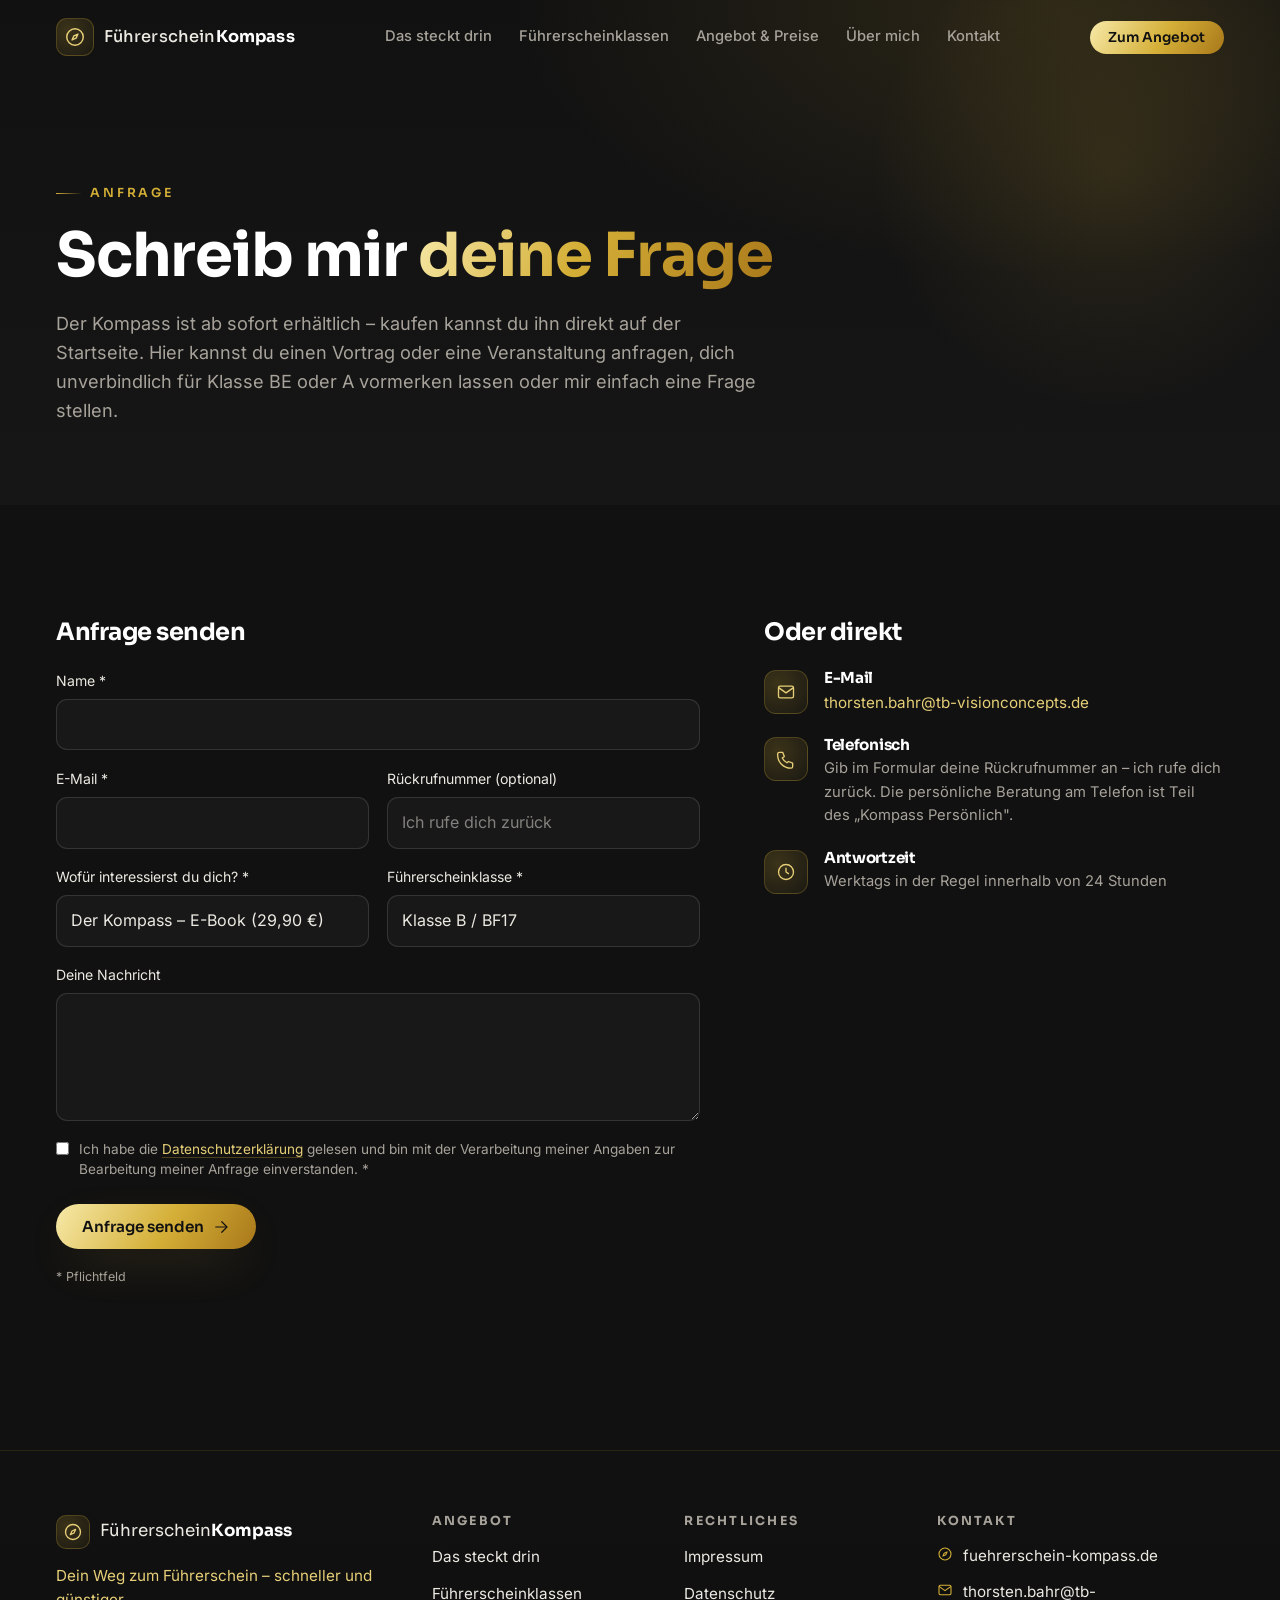
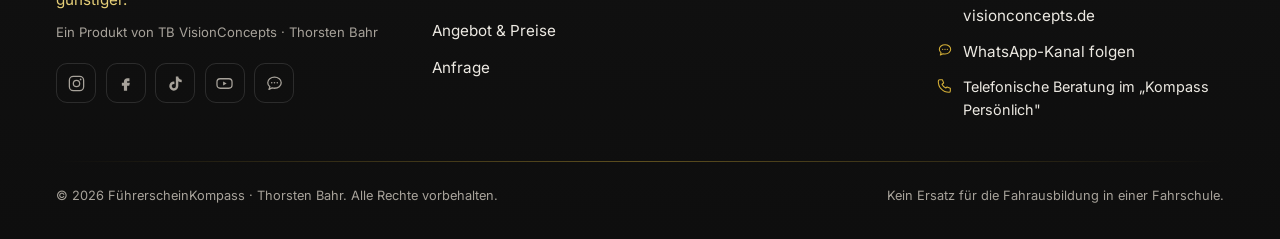
==== commit 7fa7f478: "Preis-Hinweis Einfuehrungspreis 24,90 entfernt (29,90 ist jetzt fester Preis)" ====
--- a/anfrage/index.html
+++ b/anfrage/index.html
@@ -1,3 +1,3 @@
 <!DOCTYPE html><html lang="de" data-astro-cid-z4jru4n3><head><meta charset="utf-8"><meta name="viewport" content="width=device-width, initial-scale=1"><title>Anfrage · FührerscheinKompass</title><meta name="description" content="Vortrag anfragen, für Klasse BE oder A vormerken lassen oder eine Frage stellen – ich melde mich zeitnah bei dir."><link rel="canonical" href="https://fuehrerschein-kompass.de/anfrage/"><link rel="icon" type="image/svg+xml" href="/favicon.svg"><meta name="theme-color" content="#111111"><meta property="og:type" content="website"><meta property="og:site_name" content="FührerscheinKompass"><meta property="og:title" content="Anfrage · FührerscheinKompass"><meta property="og:description" content="Vortrag anfragen, für Klasse BE oder A vormerken lassen oder eine Frage stellen – ich melde mich zeitnah bei dir."><meta property="og:url" content="https://fuehrerschein-kompass.de/anfrage/"><meta property="og:locale" content="de_DE"><meta name="twitter:card" content="summary"><meta name="twitter:title" content="Anfrage · FührerscheinKompass"><meta name="twitter:description" content="Vortrag anfragen, für Klasse BE oder A vormerken lassen oder eine Frage stellen – ich melde mich zeitnah bei dir."><script type="application/ld+json">{"@context":"https://schema.org","@type":"Product","name":"FührerscheinKompass","description":"Vortrag anfragen, für Klasse BE oder A vormerken lassen oder eine Frage stellen – ich melde mich zeitnah bei dir.","url":"https://fuehrerschein-kompass.de/","brand":{"@type":"Brand","name":"TB VisionConcepts"},"author":{"@type":"Person","name":"Thorsten Bahr"}}</script><link rel="stylesheet" href="/_astro/BaseLayout.BC8Q4wb1.css"><style>.page-hero[data-astro-cid-75ysl5lo]{background:radial-gradient(900px 460px at 82% 0%, #d4af3721, transparent 60%), linear-gradient(180deg, var(--color-ink-900), var(--color-ink-850));padding-top:9rem;padding-bottom:3.5rem;position:relative;overflow:hidden}.page-hero-glow[data-astro-cid-75ysl5lo]{pointer-events:none;background:radial-gradient(circle,#d4af371f,#0000 62%);width:34rem;height:34rem;position:absolute;top:-20%;right:-8%}.page-hero-inner[data-astro-cid-75ysl5lo]{position:relative}.page-hero-top[data-astro-cid-75ysl5lo]{justify-content:space-between;align-items:center;gap:2.5rem;display:flex}.page-hero-title[data-astro-cid-75ysl5lo]{max-width:20ch;margin-top:1.2rem;font-size:clamp(2.3rem,5.5vw,3.8rem)}.page-hero-brand[data-astro-cid-75ysl5lo]{flex-shrink:0;display:none;position:relative}.page-hero-logo[data-astro-cid-75ysl5lo]{filter:drop-shadow(0 0 28px #d4af3738);width:clamp(160px,20vw,240px);height:auto;display:block}.page-hero-photo[data-astro-cid-75ysl5lo]{aspect-ratio:1;width:clamp(120px,13vw,150px);box-shadow:var(--shadow-card);border:2px solid #d4af3773;border-radius:50%;position:absolute;top:calc(100% + 1.4rem);left:50%;overflow:hidden;transform:translate(-50%)}.page-hero-photo[data-astro-cid-75ysl5lo] img[data-astro-cid-75ysl5lo]{object-fit:cover;width:100%;height:100%;display:block}@media (width>=760px){.page-hero-brand[data-astro-cid-75ysl5lo]{display:block}}.page-hero-lead[data-astro-cid-75ysl5lo]{color:var(--color-mute);max-width:44rem;margin-top:1.3rem;font-size:1.13rem}.page-hero[data-astro-cid-75ysl5lo] .page-hero-actions{flex-wrap:wrap;gap:.9rem;margin-top:2rem;display:flex}@media (width>=900px){.page-hero[data-astro-cid-75ysl5lo]{padding-top:11rem;padding-bottom:5rem}}
 .anfrage-form[data-astro-cid-aft76b66]{gap:1.1rem;display:grid}.hp[data-astro-cid-aft76b66]{opacity:0;width:1px;height:1px;position:absolute;left:-9999px}.field[data-astro-cid-aft76b66]{gap:.4rem;display:grid}.field-row[data-astro-cid-aft76b66]{grid-template-columns:1fr;gap:1.1rem;display:grid}.field[data-astro-cid-aft76b66] label[data-astro-cid-aft76b66],.consent[data-astro-cid-aft76b66]{color:var(--color-fog);font-size:.88rem}.field[data-astro-cid-aft76b66] input[data-astro-cid-aft76b66],.field[data-astro-cid-aft76b66] select[data-astro-cid-aft76b66],.field[data-astro-cid-aft76b66] textarea[data-astro-cid-aft76b66]{width:100%;color:var(--color-fog);font:inherit;background:#ffffff08;border:1px solid #ffffff1f;border-radius:.7rem;padding:.75rem .9rem;transition:border-color .2s,background-color .2s}.field[data-astro-cid-aft76b66] input[data-astro-cid-aft76b66]:focus,.field[data-astro-cid-aft76b66] select[data-astro-cid-aft76b66]:focus,.field[data-astro-cid-aft76b66] textarea[data-astro-cid-aft76b66]:focus{border-color:var(--color-gold-400);background:#d4af370d;outline:none}.field[data-astro-cid-aft76b66] textarea[data-astro-cid-aft76b66]{resize:vertical}.field[data-astro-cid-aft76b66] select[data-astro-cid-aft76b66]{appearance:none;color-scheme:dark}.field[data-astro-cid-aft76b66] select[data-astro-cid-aft76b66] option[data-astro-cid-aft76b66]{background-color:var(--color-ink-900);color:var(--color-fog);padding:.5rem .6rem}.field[data-astro-cid-aft76b66] select[data-astro-cid-aft76b66] option[data-astro-cid-aft76b66]:checked{color:var(--color-gold-300);background-color:#d4af3740}.consent[data-astro-cid-aft76b66]{color:var(--color-mute);align-items:flex-start;gap:.6rem;font-size:.85rem;line-height:1.5;display:flex}.consent[data-astro-cid-aft76b66] input[data-astro-cid-aft76b66]{accent-color:var(--color-gold-500);flex-shrink:0;margin-top:.2rem}.consent[data-astro-cid-aft76b66] a[data-astro-cid-aft76b66]{color:var(--color-gold-300);border-bottom:1px solid #d4af374d}.anfrage-form[data-astro-cid-aft76b66] .btn[data-astro-cid-aft76b66]{justify-self:start;margin-top:.4rem}.form-hint[data-astro-cid-aft76b66]{color:var(--color-mute);font-size:.78rem}.form-status[data-astro-cid-aft76b66]{margin-top:1rem;font-size:.95rem}.form-status[data-astro-cid-aft76b66][data-state=success]{color:#7bd88f}.form-status[data-astro-cid-aft76b66][data-state=error]{color:#f0a1a1}.form-status[data-astro-cid-aft76b66][data-state=info]{color:var(--color-gold-300)}@media (width>=560px){.field-row[data-astro-cid-aft76b66]{grid-template-columns:1fr 1fr}}.anfrage-grid[data-astro-cid-pilqsgz3]{grid-template-columns:1fr;gap:3rem;display:grid}.anfrage-h[data-astro-cid-pilqsgz3]{margin-bottom:1.5rem;font-size:1.5rem}.direkt-liste[data-astro-cid-pilqsgz3]{flex-direction:column;gap:1.4rem;margin:0;padding:0;list-style:none;display:flex}.direkt-liste[data-astro-cid-pilqsgz3] li[data-astro-cid-pilqsgz3]{align-items:flex-start;gap:1rem;display:flex}.direkt-icon[data-astro-cid-pilqsgz3]{width:44px;height:44px;color:var(--color-gold-300);background:radial-gradient(circle at 30% 30%,#d4af3738,#d4af370d);border:1px solid #d4af3740;border-radius:12px;flex-shrink:0;justify-content:center;align-items:center;display:inline-flex}.direkt-liste[data-astro-cid-pilqsgz3] h3[data-astro-cid-pilqsgz3]{color:#fff;margin-bottom:.2rem;font-size:.95rem}.direkt-liste[data-astro-cid-pilqsgz3] a[data-astro-cid-pilqsgz3]{color:var(--color-gold-300);font-size:.95rem}.direkt-liste[data-astro-cid-pilqsgz3] p[data-astro-cid-pilqsgz3]{color:var(--color-mute);font-size:.92rem}@media (width>=900px){.anfrage-grid[data-astro-cid-pilqsgz3]{grid-template-columns:1.4fr 1fr;gap:4rem}}
-</style></head><body data-astro-cid-z4jru4n3><a href="#main" class="skip-link" data-astro-cid-z4jru4n3>Zum Inhalt springen</a><header id="site-header" class="site-header" data-state="top" data-astro-cid-fzpbxy5g><div class="container-tb header-inner" data-astro-cid-fzpbxy5g><a href="/" class="brand" aria-label="FührerscheinKompass – Start" data-astro-cid-fzpbxy5g><span class="brand-icon" data-astro-cid-fzpbxy5g><svg xmlns="http://www.w3.org/2000/svg" width="22" height="22" viewBox="0 0 24 24" fill="none" stroke="currentColor" stroke-width="1.6" stroke-linecap="round" stroke-linejoin="round" class aria-hidden="true"><circle cx="12" cy="12" r="9"/><path d="m15.2 8.8-2 4.4-4.4 2 2-4.4z"/></svg></span><span class="brand-name" data-astro-cid-fzpbxy5g>Führerschein<strong data-astro-cid-fzpbxy5g>Kompass</strong></span></a><nav class="nav-desktop" aria-label="Hauptnavigation" data-astro-cid-fzpbxy5g><a href="/#inhalt" class="nav-link" data-astro-cid-fzpbxy5g>Das steckt drin</a><a href="/#klassen" class="nav-link" data-astro-cid-fzpbxy5g>Führerscheinklassen</a><a href="/#angebot" class="nav-link" data-astro-cid-fzpbxy5g>Angebot &amp; Preise</a><a href="/#ueber-mich" class="nav-link" data-astro-cid-fzpbxy5g>Über mich</a><a href="/anfrage" class="nav-link" data-astro-cid-fzpbxy5g>Kontakt</a></nav><div class="header-actions" data-astro-cid-fzpbxy5g><a href="/#angebot" class="btn btn-primary btn-cta" data-astro-cid-fzpbxy5g>Zum Angebot</a><button id="menu-toggle" class="menu-toggle" aria-label="Menü öffnen" aria-expanded="false" aria-controls="mobile-menu" data-astro-cid-fzpbxy5g><svg xmlns="http://www.w3.org/2000/svg" width="24" height="24" viewBox="0 0 24 24" fill="none" stroke="currentColor" stroke-width="1.6" stroke-linecap="round" stroke-linejoin="round" class aria-hidden="true"><path d="M4 7h16M4 12h16M4 17h16"/></svg></button></div></div><div id="mobile-menu" class="mobile-menu" hidden data-astro-cid-fzpbxy5g><nav aria-label="Mobile Navigation" data-astro-cid-fzpbxy5g><a href="/#inhalt" class="mobile-link" data-astro-cid-fzpbxy5g>Das steckt drin</a><a href="/#klassen" class="mobile-link" data-astro-cid-fzpbxy5g>Führerscheinklassen</a><a href="/#angebot" class="mobile-link" data-astro-cid-fzpbxy5g>Angebot &amp; Preise</a><a href="/#ueber-mich" class="mobile-link" data-astro-cid-fzpbxy5g>Über mich</a><a href="/anfrage" class="mobile-link" data-astro-cid-fzpbxy5g>Kontakt</a></nav></div></header><script type="module">var e=document.getElementById(`site-header`),t=()=>{e&&(e.dataset.state=window.scrollY>24?`scrolled`:`top`)};t(),window.addEventListener(`scroll`,t,{passive:!0});var n=document.getElementById(`menu-toggle`),r=document.getElementById(`mobile-menu`),i=()=>{r?.setAttribute(`hidden`,``),n?.setAttribute(`aria-expanded`,`false`),n?.setAttribute(`aria-label`,`Menü öffnen`)};n?.addEventListener(`click`,()=>{r?.hasAttribute(`hidden`)?(r?.removeAttribute(`hidden`),n.setAttribute(`aria-expanded`,`true`),n.setAttribute(`aria-label`,`Menü schließen`)):i()}),r?.querySelectorAll(`a`).forEach(e=>e.addEventListener(`click`,i));</script><main id="main" data-astro-cid-z4jru4n3><section class="page-hero" data-astro-cid-75ysl5lo><div class="page-hero-glow" aria-hidden="true" data-astro-cid-75ysl5lo></div><div class="container-tb page-hero-inner" data-astro-cid-75ysl5lo><span class="eyebrow" data-astro-cid-75ysl5lo>Anfrage</span><div class="page-hero-top" data-astro-cid-75ysl5lo><h1 class="page-hero-title" data-astro-cid-75ysl5lo>Schreib mir <span class="text-gold-gradient">deine Frage</span></h1></div><p class="page-hero-lead" data-astro-cid-75ysl5lo>Der Kompass ist ab sofort erhältlich – kaufen kannst du ihn direkt auf der Startseite. Hier kannst du einen Vortrag oder eine Veranstaltung anfragen, dich unverbindlich für Klasse BE oder A vormerken lassen oder mir einfach eine Frage stellen.</p></div></section><section class="section" data-astro-cid-pilqsgz3><div class="container-tb" data-astro-cid-pilqsgz3><div class="anfrage-grid" data-astro-cid-pilqsgz3><div class="reveal" data-astro-cid-pilqsgz3><h2 class="anfrage-h" data-astro-cid-pilqsgz3>Anfrage senden</h2><div class="anfrage-form-wrap" data-astro-cid-aft76b66><form id="anfrage-form" class="anfrage-form" name="anfrage" method="POST" data-endpoint="https://formspree.io/f/mzepeqll" action="https://formspree.io/f/mzepeqll" data-sending="Wird gesendet …" data-success="Vielen Dank! Deine Anfrage ist angekommen – ich melde mich zeitnah bei dir." data-error="Da ist leider etwas schiefgelaufen. Bitte versuch es erneut oder schreib direkt an thorsten.bahr@tb-visionconcepts.de." data-astro-cid-aft76b66><input type="hidden" name="form-name" value="anfrage" data-astro-cid-aft76b66><input type="text" name="_gotcha" class="hp" tabindex="-1" autocomplete="off" aria-hidden="true" data-astro-cid-aft76b66><div class="field" data-astro-cid-aft76b66><label for="af-name" data-astro-cid-aft76b66>Name *</label><input id="af-name" name="name" type="text" required autocomplete="name" data-astro-cid-aft76b66></div><div class="field-row" data-astro-cid-aft76b66><div class="field" data-astro-cid-aft76b66><label for="af-email" data-astro-cid-aft76b66>E-Mail *</label><input id="af-email" name="email" type="email" required autocomplete="email" data-astro-cid-aft76b66></div><div class="field" data-astro-cid-aft76b66><label for="af-phone" data-astro-cid-aft76b66>Rückrufnummer (optional)</label><input id="af-phone" name="phone" type="tel" autocomplete="tel" placeholder="Ich rufe dich zurück" data-astro-cid-aft76b66></div></div><div class="field-row" data-astro-cid-aft76b66><div class="field" data-astro-cid-aft76b66><label for="af-stufe" data-astro-cid-aft76b66>Wofür interessierst du dich? *</label><select id="af-stufe" name="stufe" required data-astro-cid-aft76b66><option value="ebook" data-astro-cid-aft76b66>Der Kompass – E-Book (24,90 € Einführungspreis)</option><option value="plus" data-astro-cid-aft76b66>Kompass PLUS – E-Book + Praxis-Vorlagen (89 €)</option><option value="persoenlich" data-astro-cid-aft76b66>Kompass Persönlich – 3 persönliche Beratungsgespräche (279 €)</option><option value="vormerkung" data-astro-cid-aft76b66>Vormerkung Klasse BE / A (unverbindlich – sichert den Einführungspreis)</option><option value="veranstaltung" data-astro-cid-aft76b66>Vortrag / Veranstaltung (auf Anfrage)</option><option value="frage" data-astro-cid-aft76b66>Allgemeine Frage</option></select></div><div class="field" data-astro-cid-aft76b66><label for="af-klasse" data-astro-cid-aft76b66>Führerscheinklasse *</label><select id="af-klasse" name="klasse" required data-astro-cid-aft76b66><option value="b" data-astro-cid-aft76b66>Klasse B / BF17</option><option value="be" data-astro-cid-aft76b66>Klasse BE (Start bei ausreichend Vormerkungen)</option><option value="a" data-astro-cid-aft76b66>Klasse A (Start bei ausreichend Vormerkungen)</option></select></div></div><div class="field" data-astro-cid-aft76b66><label for="af-message" data-astro-cid-aft76b66>Deine Nachricht</label><textarea id="af-message" name="message" rows="4" data-astro-cid-aft76b66></textarea></div><label class="consent" data-astro-cid-aft76b66><input type="checkbox" name="consent" required data-astro-cid-aft76b66><span data-astro-cid-aft76b66>Ich habe die <a href="/datenschutz" data-astro-cid-aft76b66>Datenschutzerklärung</a> gelesen und bin mit der Verarbeitung meiner Angaben zur Bearbeitung meiner Anfrage einverstanden. *</span></label><button type="submit" class="btn btn-primary" data-astro-cid-aft76b66>Anfrage senden <svg xmlns="http://www.w3.org/2000/svg" width="18" height="18" viewBox="0 0 24 24" fill="none" stroke="currentColor" stroke-width="1.6" stroke-linecap="round" stroke-linejoin="round" class aria-hidden="true"><path d="M5 12h14"/><path d="m13 5 7 7-7 7"/></svg></button><p class="form-hint" data-astro-cid-aft76b66>* Pflichtfeld</p></form><p id="form-status" class="form-status" role="status" aria-live="polite" data-astro-cid-aft76b66></p></div><script type="module">var e=new URLSearchParams(window.location.search),t=document.getElementById(`af-stufe`),n=document.getElementById(`af-klasse`),r=e.get(`stufe`),i=e.get(`klasse`);t&&r&&[...t.options].some(e=>e.value===r)&&(t.value=r),n&&i&&[...n.options].some(e=>e.value===i)&&(n.value=i);var a=document.getElementById(`af-message`),o=`Was wäre dir bei dieser Klasse am wichtigsten? Dein Feedback fließt direkt in die neue Ausgabe ein.`,s=()=>{a&&t&&(a.placeholder=t.value===`vormerkung`?o:``)};s(),t?.addEventListener(`change`,s);var c=document.getElementById(`anfrage-form`),l=document.getElementById(`form-status`);c&&l&&c.addEventListener(`submit`,async e=>{e.preventDefault();let t=c.querySelector(`button[type="submit"]`),n=t?t.innerHTML:``;t&&(t.disabled=!0,t.textContent=c.dataset.sending||`Wird gesendet …`);try{let e=new FormData(c),t=c.dataset.endpoint,n;if(t)n=await fetch(t,{method:`POST`,headers:{Accept:`application/json`},body:e});else{let t=new URLSearchParams;e.forEach((e,n)=>t.append(n,String(e))),n=await fetch(`/`,{method:`POST`,headers:{"Content-Type":`application/x-www-form-urlencoded`},body:t.toString()})}n.ok?(c.reset(),c.style.display=`none`,l.dataset.state=`success`,l.textContent=c.dataset.success||``):(l.dataset.state=`error`,l.textContent=c.dataset.error||``)}catch{l.dataset.state=`error`,l.textContent=c.dataset.error||``}finally{t&&(t.disabled=!1,t.innerHTML=n)}});</script></div><aside class="anfrage-direkt reveal" data-astro-cid-pilqsgz3><h2 class="anfrage-h" data-astro-cid-pilqsgz3>Oder direkt</h2><ul class="direkt-liste" data-astro-cid-pilqsgz3><li data-astro-cid-pilqsgz3><span class="direkt-icon" data-astro-cid-pilqsgz3><svg xmlns="http://www.w3.org/2000/svg" width="20" height="20" viewBox="0 0 24 24" fill="none" stroke="currentColor" stroke-width="1.6" stroke-linecap="round" stroke-linejoin="round" class aria-hidden="true"><rect x="3" y="5" width="18" height="14" rx="2"/><path d="m3.5 7 8.5 6 8.5-6"/></svg></span><div data-astro-cid-pilqsgz3><h3 data-astro-cid-pilqsgz3>E-Mail</h3><a href="mailto:thorsten.bahr@tb-visionconcepts.de" data-astro-cid-pilqsgz3>thorsten.bahr@tb-visionconcepts.de</a></div></li><li data-astro-cid-pilqsgz3><span class="direkt-icon" data-astro-cid-pilqsgz3><svg xmlns="http://www.w3.org/2000/svg" width="20" height="20" viewBox="0 0 24 24" fill="none" stroke="currentColor" stroke-width="1.6" stroke-linecap="round" stroke-linejoin="round" class aria-hidden="true"><path d="M4 4h4l2 5-2.5 1.8a12 12 0 0 0 5.7 5.7L15 15l5 2v4a2 2 0 0 1-2 2A16 16 0 0 1 2 6a2 2 0 0 1 2-2z"/></svg></span><div data-astro-cid-pilqsgz3><h3 data-astro-cid-pilqsgz3>Telefonisch</h3><p data-astro-cid-pilqsgz3>Gib im Formular deine Rückrufnummer an – ich rufe dich zurück. Die persönliche Beratung am Telefon ist Teil des „Kompass Persönlich".</p></div></li><li data-astro-cid-pilqsgz3><span class="direkt-icon" data-astro-cid-pilqsgz3><svg xmlns="http://www.w3.org/2000/svg" width="20" height="20" viewBox="0 0 24 24" fill="none" stroke="currentColor" stroke-width="1.6" stroke-linecap="round" stroke-linejoin="round" class aria-hidden="true"><circle cx="12" cy="12" r="9"/><path d="M12 7.5V12l3 2"/></svg></span><div data-astro-cid-pilqsgz3><h3 data-astro-cid-pilqsgz3>Antwortzeit</h3><p data-astro-cid-pilqsgz3>Werktags in der Regel innerhalb von 24 Stunden</p></div></li></ul></aside></div></div></section></main><footer class="site-footer" data-astro-cid-nns7i3if><div class="container-tb" data-astro-cid-nns7i3if><div class="footer-grid" data-astro-cid-nns7i3if><div class="footer-brand" data-astro-cid-nns7i3if><a href="/" class="footer-logo" aria-label="FührerscheinKompass" data-astro-cid-nns7i3if><span class="footer-logo-icon" data-astro-cid-nns7i3if><svg xmlns="http://www.w3.org/2000/svg" width="20" height="20" viewBox="0 0 24 24" fill="none" stroke="currentColor" stroke-width="1.6" stroke-linecap="round" stroke-linejoin="round" class aria-hidden="true"><circle cx="12" cy="12" r="9"/><path d="m15.2 8.8-2 4.4-4.4 2 2-4.4z"/></svg></span><span data-astro-cid-nns7i3if>Führerschein<strong data-astro-cid-nns7i3if>Kompass</strong></span></a><p class="footer-tagline" data-astro-cid-nns7i3if>Dein Weg zum Führerschein – schneller und günstiger.</p><p class="footer-status" data-astro-cid-nns7i3if>Ein Produkt von TB&nbsp;VisionConcepts · Thorsten Bahr</p><div class="footer-social" aria-label="Social Media" data-astro-cid-nns7i3if><a href="https://www.instagram.com/tb_visionconcepts/" target="_blank" rel="me noopener noreferrer" aria-label="Instagram" class="social-btn" data-astro-cid-nns7i3if><svg xmlns="http://www.w3.org/2000/svg" width="19" height="19" viewBox="0 0 24 24" fill="none" stroke="currentColor" stroke-width="1.6" stroke-linecap="round" stroke-linejoin="round" class aria-hidden="true"><rect x="3" y="3" width="18" height="18" rx="5"/><circle cx="12" cy="12" r="4"/><circle cx="17.2" cy="6.8" r="1.1" fill="currentColor" stroke="none"/></svg></a><a href="https://www.facebook.com/BahrThorsten" target="_blank" rel="me noopener noreferrer" aria-label="Facebook" class="social-btn" data-astro-cid-nns7i3if><svg xmlns="http://www.w3.org/2000/svg" width="19" height="19" viewBox="0 0 24 24" fill="none" stroke="currentColor" stroke-width="1.6" stroke-linecap="round" stroke-linejoin="round" class aria-hidden="true"><path d="M14 9.3h3V5.4h-2.6C11.8 5.4 10 7.2 10 9.7V11H7.4v3.9H10V21h4v-6.1h2.7l.9-3.9H14V9.9c0-.4.3-.6.7-.6z" fill="currentColor" stroke="none"/></svg></a><a href="https://www.tiktok.com/@tb_visionconcepts" target="_blank" rel="me noopener noreferrer" aria-label="TikTok" class="social-btn" data-astro-cid-nns7i3if><svg xmlns="http://www.w3.org/2000/svg" width="19" height="19" viewBox="0 0 24 24" fill="none" stroke="currentColor" stroke-width="1.6" stroke-linecap="round" stroke-linejoin="round" class aria-hidden="true"><path d="M16.6 5.82s.51.5 0 0A4.278 4.278 0 0 1 15.54 3h-3.09v12.4a2.592 2.592 0 0 1-2.59 2.5c-1.42 0-2.6-1.16-2.6-2.6c0-1.72 1.66-3.01 3.37-2.48V9.66c-3.45-.46-6.47 2.22-6.47 5.64c0 3.33 2.76 5.7 5.69 5.7c3.14 0 5.69-2.55 5.69-5.7V9.01a7.35 7.35 0 0 0 4.3 1.38V7.3s-1.88.09-3.24-1.48z" fill="currentColor" stroke="none"/></svg></a><a href="https://www.youtube.com/channel/UCgevBhatSWjmkDNBUK_DRZw" target="_blank" rel="me noopener noreferrer" aria-label="YouTube" class="social-btn" data-astro-cid-nns7i3if><svg xmlns="http://www.w3.org/2000/svg" width="19" height="19" viewBox="0 0 24 24" fill="none" stroke="currentColor" stroke-width="1.6" stroke-linecap="round" stroke-linejoin="round" class aria-hidden="true"><rect x="2.5" y="6" width="19" height="12" rx="4"/><path d="M10.3 9.6v4.8l4.4-2.4z" fill="currentColor" stroke="none"/></svg></a><a href="https://whatsapp.com/channel/0029Vb8GvA6GJP8O0nYOwX2u" target="_blank" rel="me noopener noreferrer" aria-label="WhatsApp-Kanal" class="social-btn" data-astro-cid-nns7i3if><svg xmlns="http://www.w3.org/2000/svg" width="19" height="19" viewBox="0 0 24 24" fill="none" stroke="currentColor" stroke-width="1.6" stroke-linecap="round" stroke-linejoin="round" class aria-hidden="true"><path d="M12 4c4.7 0 8.5 3.1 8.5 7s-3.8 7-8.5 7c-1 0-2-.1-2.9-.4L5 19.5l1.2-3.3C4.6 14.9 3.5 13 3.5 11c0-3.9 3.8-7 8.5-7z"/><circle cx="8.5" cy="11" r="1" fill="currentColor" stroke="none"/><circle cx="12" cy="11" r="1" fill="currentColor" stroke="none"/><circle cx="15.5" cy="11" r="1" fill="currentColor" stroke="none"/></svg></a></div></div><nav class="footer-col" aria-label="Angebot" data-astro-cid-nns7i3if><h2 class="footer-h" data-astro-cid-nns7i3if>Angebot</h2><ul data-astro-cid-nns7i3if><li data-astro-cid-nns7i3if><a href="/#inhalt" data-astro-cid-nns7i3if>Das steckt drin</a></li><li data-astro-cid-nns7i3if><a href="/#klassen" data-astro-cid-nns7i3if>Führerscheinklassen</a></li><li data-astro-cid-nns7i3if><a href="/#angebot" data-astro-cid-nns7i3if>Angebot &amp; Preise</a></li><li data-astro-cid-nns7i3if><a href="/anfrage" data-astro-cid-nns7i3if>Anfrage</a></li></ul></nav><nav class="footer-col" aria-label="Rechtliches" data-astro-cid-nns7i3if><h2 class="footer-h" data-astro-cid-nns7i3if>Rechtliches</h2><ul data-astro-cid-nns7i3if><li data-astro-cid-nns7i3if><a href="/impressum" data-astro-cid-nns7i3if>Impressum</a></li><li data-astro-cid-nns7i3if><a href="/datenschutz" data-astro-cid-nns7i3if>Datenschutz</a></li></ul></nav><div class="footer-col" data-astro-cid-nns7i3if><h2 class="footer-h" data-astro-cid-nns7i3if>Kontakt</h2><ul class="footer-contact" data-astro-cid-nns7i3if><li data-astro-cid-nns7i3if><svg xmlns="http://www.w3.org/2000/svg" width="16" height="16" viewBox="0 0 24 24" fill="none" stroke="currentColor" stroke-width="1.6" stroke-linecap="round" stroke-linejoin="round" class aria-hidden="true"><circle cx="12" cy="12" r="9"/><path d="m15.2 8.8-2 4.4-4.4 2 2-4.4z"/></svg><a href="https://fuehrerschein-kompass.de" data-astro-cid-nns7i3if>fuehrerschein-kompass.de</a></li><li data-astro-cid-nns7i3if><svg xmlns="http://www.w3.org/2000/svg" width="16" height="16" viewBox="0 0 24 24" fill="none" stroke="currentColor" stroke-width="1.6" stroke-linecap="round" stroke-linejoin="round" class aria-hidden="true"><rect x="3" y="5" width="18" height="14" rx="2"/><path d="m3.5 7 8.5 6 8.5-6"/></svg><a href="mailto:thorsten.bahr@tb-visionconcepts.de" data-astro-cid-nns7i3if>thorsten.bahr@tb-visionconcepts.de</a></li><li data-astro-cid-nns7i3if><svg xmlns="http://www.w3.org/2000/svg" width="16" height="16" viewBox="0 0 24 24" fill="none" stroke="currentColor" stroke-width="1.6" stroke-linecap="round" stroke-linejoin="round" class aria-hidden="true"><path d="M12 4c4.7 0 8.5 3.1 8.5 7s-3.8 7-8.5 7c-1 0-2-.1-2.9-.4L5 19.5l1.2-3.3C4.6 14.9 3.5 13 3.5 11c0-3.9 3.8-7 8.5-7z"/><circle cx="8.5" cy="11" r="1" fill="currentColor" stroke="none"/><circle cx="12" cy="11" r="1" fill="currentColor" stroke="none"/><circle cx="15.5" cy="11" r="1" fill="currentColor" stroke="none"/></svg><a href="https://whatsapp.com/channel/0029Vb8GvA6GJP8O0nYOwX2u" target="_blank" rel="noopener noreferrer" data-astro-cid-nns7i3if>WhatsApp-Kanal folgen</a></li><li data-astro-cid-nns7i3if><svg xmlns="http://www.w3.org/2000/svg" width="16" height="16" viewBox="0 0 24 24" fill="none" stroke="currentColor" stroke-width="1.6" stroke-linecap="round" stroke-linejoin="round" class aria-hidden="true"><path d="M4 4h4l2 5-2.5 1.8a12 12 0 0 0 5.7 5.7L15 15l5 2v4a2 2 0 0 1-2 2A16 16 0 0 1 2 6a2 2 0 0 1 2-2z"/></svg><span data-astro-cid-nns7i3if>Telefonische Beratung im „Kompass Persönlich"</span></li></ul></div></div><hr class="hairline footer-line" data-astro-cid-nns7i3if><div class="footer-bottom" data-astro-cid-nns7i3if><p data-astro-cid-nns7i3if>© 2026 FührerscheinKompass · Thorsten Bahr. Alle Rechte vorbehalten.</p><p class="footer-note" data-astro-cid-nns7i3if>Kein Ersatz für die Fahrausbildung in einer Fahrschule.</p></div></div></footer><script type="module">var e=document.querySelectorAll(`.reveal`);if(!window.matchMedia(`(prefers-reduced-motion: reduce)`).matches&&`IntersectionObserver`in window){let t=new IntersectionObserver(e=>{e.forEach(e=>{e.isIntersecting&&(e.target.classList.add(`is-visible`),t.unobserve(e.target))})},{threshold:.12,rootMargin:`0px 0px -8% 0px`});e.forEach(e=>t.observe(e))}else e.forEach(e=>e.classList.add(`is-visible`));</script></body></html>+</style></head><body data-astro-cid-z4jru4n3><a href="#main" class="skip-link" data-astro-cid-z4jru4n3>Zum Inhalt springen</a><header id="site-header" class="site-header" data-state="top" data-astro-cid-fzpbxy5g><div class="container-tb header-inner" data-astro-cid-fzpbxy5g><a href="/" class="brand" aria-label="FührerscheinKompass – Start" data-astro-cid-fzpbxy5g><span class="brand-icon" data-astro-cid-fzpbxy5g><svg xmlns="http://www.w3.org/2000/svg" width="22" height="22" viewBox="0 0 24 24" fill="none" stroke="currentColor" stroke-width="1.6" stroke-linecap="round" stroke-linejoin="round" class aria-hidden="true"><circle cx="12" cy="12" r="9"/><path d="m15.2 8.8-2 4.4-4.4 2 2-4.4z"/></svg></span><span class="brand-name" data-astro-cid-fzpbxy5g>Führerschein<strong data-astro-cid-fzpbxy5g>Kompass</strong></span></a><nav class="nav-desktop" aria-label="Hauptnavigation" data-astro-cid-fzpbxy5g><a href="/#inhalt" class="nav-link" data-astro-cid-fzpbxy5g>Das steckt drin</a><a href="/#klassen" class="nav-link" data-astro-cid-fzpbxy5g>Führerscheinklassen</a><a href="/#angebot" class="nav-link" data-astro-cid-fzpbxy5g>Angebot &amp; Preise</a><a href="/#ueber-mich" class="nav-link" data-astro-cid-fzpbxy5g>Über mich</a><a href="/anfrage" class="nav-link" data-astro-cid-fzpbxy5g>Kontakt</a></nav><div class="header-actions" data-astro-cid-fzpbxy5g><a href="/#angebot" class="btn btn-primary btn-cta" data-astro-cid-fzpbxy5g>Zum Angebot</a><button id="menu-toggle" class="menu-toggle" aria-label="Menü öffnen" aria-expanded="false" aria-controls="mobile-menu" data-astro-cid-fzpbxy5g><svg xmlns="http://www.w3.org/2000/svg" width="24" height="24" viewBox="0 0 24 24" fill="none" stroke="currentColor" stroke-width="1.6" stroke-linecap="round" stroke-linejoin="round" class aria-hidden="true"><path d="M4 7h16M4 12h16M4 17h16"/></svg></button></div></div><div id="mobile-menu" class="mobile-menu" hidden data-astro-cid-fzpbxy5g><nav aria-label="Mobile Navigation" data-astro-cid-fzpbxy5g><a href="/#inhalt" class="mobile-link" data-astro-cid-fzpbxy5g>Das steckt drin</a><a href="/#klassen" class="mobile-link" data-astro-cid-fzpbxy5g>Führerscheinklassen</a><a href="/#angebot" class="mobile-link" data-astro-cid-fzpbxy5g>Angebot &amp; Preise</a><a href="/#ueber-mich" class="mobile-link" data-astro-cid-fzpbxy5g>Über mich</a><a href="/anfrage" class="mobile-link" data-astro-cid-fzpbxy5g>Kontakt</a></nav></div></header><script type="module">var e=document.getElementById(`site-header`),t=()=>{e&&(e.dataset.state=window.scrollY>24?`scrolled`:`top`)};t(),window.addEventListener(`scroll`,t,{passive:!0});var n=document.getElementById(`menu-toggle`),r=document.getElementById(`mobile-menu`),i=()=>{r?.setAttribute(`hidden`,``),n?.setAttribute(`aria-expanded`,`false`),n?.setAttribute(`aria-label`,`Menü öffnen`)};n?.addEventListener(`click`,()=>{r?.hasAttribute(`hidden`)?(r?.removeAttribute(`hidden`),n.setAttribute(`aria-expanded`,`true`),n.setAttribute(`aria-label`,`Menü schließen`)):i()}),r?.querySelectorAll(`a`).forEach(e=>e.addEventListener(`click`,i));</script><main id="main" data-astro-cid-z4jru4n3><section class="page-hero" data-astro-cid-75ysl5lo><div class="page-hero-glow" aria-hidden="true" data-astro-cid-75ysl5lo></div><div class="container-tb page-hero-inner" data-astro-cid-75ysl5lo><span class="eyebrow" data-astro-cid-75ysl5lo>Anfrage</span><div class="page-hero-top" data-astro-cid-75ysl5lo><h1 class="page-hero-title" data-astro-cid-75ysl5lo>Schreib mir <span class="text-gold-gradient">deine Frage</span></h1></div><p class="page-hero-lead" data-astro-cid-75ysl5lo>Der Kompass ist ab sofort erhältlich – kaufen kannst du ihn direkt auf der Startseite. Hier kannst du einen Vortrag oder eine Veranstaltung anfragen, dich unverbindlich für Klasse BE oder A vormerken lassen oder mir einfach eine Frage stellen.</p></div></section><section class="section" data-astro-cid-pilqsgz3><div class="container-tb" data-astro-cid-pilqsgz3><div class="anfrage-grid" data-astro-cid-pilqsgz3><div class="reveal" data-astro-cid-pilqsgz3><h2 class="anfrage-h" data-astro-cid-pilqsgz3>Anfrage senden</h2><div class="anfrage-form-wrap" data-astro-cid-aft76b66><form id="anfrage-form" class="anfrage-form" name="anfrage" method="POST" data-endpoint="https://formspree.io/f/mzepeqll" action="https://formspree.io/f/mzepeqll" data-sending="Wird gesendet …" data-success="Vielen Dank! Deine Anfrage ist angekommen – ich melde mich zeitnah bei dir." data-error="Da ist leider etwas schiefgelaufen. Bitte versuch es erneut oder schreib direkt an thorsten.bahr@tb-visionconcepts.de." data-astro-cid-aft76b66><input type="hidden" name="form-name" value="anfrage" data-astro-cid-aft76b66><input type="text" name="_gotcha" class="hp" tabindex="-1" autocomplete="off" aria-hidden="true" data-astro-cid-aft76b66><div class="field" data-astro-cid-aft76b66><label for="af-name" data-astro-cid-aft76b66>Name *</label><input id="af-name" name="name" type="text" required autocomplete="name" data-astro-cid-aft76b66></div><div class="field-row" data-astro-cid-aft76b66><div class="field" data-astro-cid-aft76b66><label for="af-email" data-astro-cid-aft76b66>E-Mail *</label><input id="af-email" name="email" type="email" required autocomplete="email" data-astro-cid-aft76b66></div><div class="field" data-astro-cid-aft76b66><label for="af-phone" data-astro-cid-aft76b66>Rückrufnummer (optional)</label><input id="af-phone" name="phone" type="tel" autocomplete="tel" placeholder="Ich rufe dich zurück" data-astro-cid-aft76b66></div></div><div class="field-row" data-astro-cid-aft76b66><div class="field" data-astro-cid-aft76b66><label for="af-stufe" data-astro-cid-aft76b66>Wofür interessierst du dich? *</label><select id="af-stufe" name="stufe" required data-astro-cid-aft76b66><option value="ebook" data-astro-cid-aft76b66>Der Kompass – E-Book (29,90 €)</option><option value="plus" data-astro-cid-aft76b66>Kompass PLUS – E-Book + Praxis-Vorlagen (89 €)</option><option value="persoenlich" data-astro-cid-aft76b66>Kompass Persönlich – 3 persönliche Beratungsgespräche (279 €)</option><option value="vormerkung" data-astro-cid-aft76b66>Vormerkung Klasse BE / A (unverbindlich – sichert den Einführungspreis)</option><option value="veranstaltung" data-astro-cid-aft76b66>Vortrag / Veranstaltung (auf Anfrage)</option><option value="frage" data-astro-cid-aft76b66>Allgemeine Frage</option></select></div><div class="field" data-astro-cid-aft76b66><label for="af-klasse" data-astro-cid-aft76b66>Führerscheinklasse *</label><select id="af-klasse" name="klasse" required data-astro-cid-aft76b66><option value="b" data-astro-cid-aft76b66>Klasse B / BF17</option><option value="be" data-astro-cid-aft76b66>Klasse BE (Start bei ausreichend Vormerkungen)</option><option value="a" data-astro-cid-aft76b66>Klasse A (Start bei ausreichend Vormerkungen)</option></select></div></div><div class="field" data-astro-cid-aft76b66><label for="af-message" data-astro-cid-aft76b66>Deine Nachricht</label><textarea id="af-message" name="message" rows="4" data-astro-cid-aft76b66></textarea></div><label class="consent" data-astro-cid-aft76b66><input type="checkbox" name="consent" required data-astro-cid-aft76b66><span data-astro-cid-aft76b66>Ich habe die <a href="/datenschutz" data-astro-cid-aft76b66>Datenschutzerklärung</a> gelesen und bin mit der Verarbeitung meiner Angaben zur Bearbeitung meiner Anfrage einverstanden. *</span></label><button type="submit" class="btn btn-primary" data-astro-cid-aft76b66>Anfrage senden <svg xmlns="http://www.w3.org/2000/svg" width="18" height="18" viewBox="0 0 24 24" fill="none" stroke="currentColor" stroke-width="1.6" stroke-linecap="round" stroke-linejoin="round" class aria-hidden="true"><path d="M5 12h14"/><path d="m13 5 7 7-7 7"/></svg></button><p class="form-hint" data-astro-cid-aft76b66>* Pflichtfeld</p></form><p id="form-status" class="form-status" role="status" aria-live="polite" data-astro-cid-aft76b66></p></div><script type="module">var e=new URLSearchParams(window.location.search),t=document.getElementById(`af-stufe`),n=document.getElementById(`af-klasse`),r=e.get(`stufe`),i=e.get(`klasse`);t&&r&&[...t.options].some(e=>e.value===r)&&(t.value=r),n&&i&&[...n.options].some(e=>e.value===i)&&(n.value=i);var a=document.getElementById(`af-message`),o=`Was wäre dir bei dieser Klasse am wichtigsten? Dein Feedback fließt direkt in die neue Ausgabe ein.`,s=()=>{a&&t&&(a.placeholder=t.value===`vormerkung`?o:``)};s(),t?.addEventListener(`change`,s);var c=document.getElementById(`anfrage-form`),l=document.getElementById(`form-status`);c&&l&&c.addEventListener(`submit`,async e=>{e.preventDefault();let t=c.querySelector(`button[type="submit"]`),n=t?t.innerHTML:``;t&&(t.disabled=!0,t.textContent=c.dataset.sending||`Wird gesendet …`);try{let e=new FormData(c),t=c.dataset.endpoint,n;if(t)n=await fetch(t,{method:`POST`,headers:{Accept:`application/json`},body:e});else{let t=new URLSearchParams;e.forEach((e,n)=>t.append(n,String(e))),n=await fetch(`/`,{method:`POST`,headers:{"Content-Type":`application/x-www-form-urlencoded`},body:t.toString()})}n.ok?(c.reset(),c.style.display=`none`,l.dataset.state=`success`,l.textContent=c.dataset.success||``):(l.dataset.state=`error`,l.textContent=c.dataset.error||``)}catch{l.dataset.state=`error`,l.textContent=c.dataset.error||``}finally{t&&(t.disabled=!1,t.innerHTML=n)}});</script></div><aside class="anfrage-direkt reveal" data-astro-cid-pilqsgz3><h2 class="anfrage-h" data-astro-cid-pilqsgz3>Oder direkt</h2><ul class="direkt-liste" data-astro-cid-pilqsgz3><li data-astro-cid-pilqsgz3><span class="direkt-icon" data-astro-cid-pilqsgz3><svg xmlns="http://www.w3.org/2000/svg" width="20" height="20" viewBox="0 0 24 24" fill="none" stroke="currentColor" stroke-width="1.6" stroke-linecap="round" stroke-linejoin="round" class aria-hidden="true"><rect x="3" y="5" width="18" height="14" rx="2"/><path d="m3.5 7 8.5 6 8.5-6"/></svg></span><div data-astro-cid-pilqsgz3><h3 data-astro-cid-pilqsgz3>E-Mail</h3><a href="mailto:thorsten.bahr@tb-visionconcepts.de" data-astro-cid-pilqsgz3>thorsten.bahr@tb-visionconcepts.de</a></div></li><li data-astro-cid-pilqsgz3><span class="direkt-icon" data-astro-cid-pilqsgz3><svg xmlns="http://www.w3.org/2000/svg" width="20" height="20" viewBox="0 0 24 24" fill="none" stroke="currentColor" stroke-width="1.6" stroke-linecap="round" stroke-linejoin="round" class aria-hidden="true"><path d="M4 4h4l2 5-2.5 1.8a12 12 0 0 0 5.7 5.7L15 15l5 2v4a2 2 0 0 1-2 2A16 16 0 0 1 2 6a2 2 0 0 1 2-2z"/></svg></span><div data-astro-cid-pilqsgz3><h3 data-astro-cid-pilqsgz3>Telefonisch</h3><p data-astro-cid-pilqsgz3>Gib im Formular deine Rückrufnummer an – ich rufe dich zurück. Die persönliche Beratung am Telefon ist Teil des „Kompass Persönlich".</p></div></li><li data-astro-cid-pilqsgz3><span class="direkt-icon" data-astro-cid-pilqsgz3><svg xmlns="http://www.w3.org/2000/svg" width="20" height="20" viewBox="0 0 24 24" fill="none" stroke="currentColor" stroke-width="1.6" stroke-linecap="round" stroke-linejoin="round" class aria-hidden="true"><circle cx="12" cy="12" r="9"/><path d="M12 7.5V12l3 2"/></svg></span><div data-astro-cid-pilqsgz3><h3 data-astro-cid-pilqsgz3>Antwortzeit</h3><p data-astro-cid-pilqsgz3>Werktags in der Regel innerhalb von 24 Stunden</p></div></li></ul></aside></div></div></section></main><footer class="site-footer" data-astro-cid-nns7i3if><div class="container-tb" data-astro-cid-nns7i3if><div class="footer-grid" data-astro-cid-nns7i3if><div class="footer-brand" data-astro-cid-nns7i3if><a href="/" class="footer-logo" aria-label="FührerscheinKompass" data-astro-cid-nns7i3if><span class="footer-logo-icon" data-astro-cid-nns7i3if><svg xmlns="http://www.w3.org/2000/svg" width="20" height="20" viewBox="0 0 24 24" fill="none" stroke="currentColor" stroke-width="1.6" stroke-linecap="round" stroke-linejoin="round" class aria-hidden="true"><circle cx="12" cy="12" r="9"/><path d="m15.2 8.8-2 4.4-4.4 2 2-4.4z"/></svg></span><span data-astro-cid-nns7i3if>Führerschein<strong data-astro-cid-nns7i3if>Kompass</strong></span></a><p class="footer-tagline" data-astro-cid-nns7i3if>Dein Weg zum Führerschein – schneller und günstiger.</p><p class="footer-status" data-astro-cid-nns7i3if>Ein Produkt von TB&nbsp;VisionConcepts · Thorsten Bahr</p><div class="footer-social" aria-label="Social Media" data-astro-cid-nns7i3if><a href="https://www.instagram.com/tb_visionconcepts/" target="_blank" rel="me noopener noreferrer" aria-label="Instagram" class="social-btn" data-astro-cid-nns7i3if><svg xmlns="http://www.w3.org/2000/svg" width="19" height="19" viewBox="0 0 24 24" fill="none" stroke="currentColor" stroke-width="1.6" stroke-linecap="round" stroke-linejoin="round" class aria-hidden="true"><rect x="3" y="3" width="18" height="18" rx="5"/><circle cx="12" cy="12" r="4"/><circle cx="17.2" cy="6.8" r="1.1" fill="currentColor" stroke="none"/></svg></a><a href="https://www.facebook.com/BahrThorsten" target="_blank" rel="me noopener noreferrer" aria-label="Facebook" class="social-btn" data-astro-cid-nns7i3if><svg xmlns="http://www.w3.org/2000/svg" width="19" height="19" viewBox="0 0 24 24" fill="none" stroke="currentColor" stroke-width="1.6" stroke-linecap="round" stroke-linejoin="round" class aria-hidden="true"><path d="M14 9.3h3V5.4h-2.6C11.8 5.4 10 7.2 10 9.7V11H7.4v3.9H10V21h4v-6.1h2.7l.9-3.9H14V9.9c0-.4.3-.6.7-.6z" fill="currentColor" stroke="none"/></svg></a><a href="https://www.tiktok.com/@tb_visionconcepts" target="_blank" rel="me noopener noreferrer" aria-label="TikTok" class="social-btn" data-astro-cid-nns7i3if><svg xmlns="http://www.w3.org/2000/svg" width="19" height="19" viewBox="0 0 24 24" fill="none" stroke="currentColor" stroke-width="1.6" stroke-linecap="round" stroke-linejoin="round" class aria-hidden="true"><path d="M16.6 5.82s.51.5 0 0A4.278 4.278 0 0 1 15.54 3h-3.09v12.4a2.592 2.592 0 0 1-2.59 2.5c-1.42 0-2.6-1.16-2.6-2.6c0-1.72 1.66-3.01 3.37-2.48V9.66c-3.45-.46-6.47 2.22-6.47 5.64c0 3.33 2.76 5.7 5.69 5.7c3.14 0 5.69-2.55 5.69-5.7V9.01a7.35 7.35 0 0 0 4.3 1.38V7.3s-1.88.09-3.24-1.48z" fill="currentColor" stroke="none"/></svg></a><a href="https://www.youtube.com/@fuehrerscheinkompass" target="_blank" rel="me noopener noreferrer" aria-label="YouTube" class="social-btn" data-astro-cid-nns7i3if><svg xmlns="http://www.w3.org/2000/svg" width="19" height="19" viewBox="0 0 24 24" fill="none" stroke="currentColor" stroke-width="1.6" stroke-linecap="round" stroke-linejoin="round" class aria-hidden="true"><rect x="2.5" y="6" width="19" height="12" rx="4"/><path d="M10.3 9.6v4.8l4.4-2.4z" fill="currentColor" stroke="none"/></svg></a><a href="https://whatsapp.com/channel/0029Vb8GvA6GJP8O0nYOwX2u" target="_blank" rel="me noopener noreferrer" aria-label="WhatsApp-Kanal" class="social-btn" data-astro-cid-nns7i3if><svg xmlns="http://www.w3.org/2000/svg" width="19" height="19" viewBox="0 0 24 24" fill="none" stroke="currentColor" stroke-width="1.6" stroke-linecap="round" stroke-linejoin="round" class aria-hidden="true"><path d="M12 4c4.7 0 8.5 3.1 8.5 7s-3.8 7-8.5 7c-1 0-2-.1-2.9-.4L5 19.5l1.2-3.3C4.6 14.9 3.5 13 3.5 11c0-3.9 3.8-7 8.5-7z"/><circle cx="8.5" cy="11" r="1" fill="currentColor" stroke="none"/><circle cx="12" cy="11" r="1" fill="currentColor" stroke="none"/><circle cx="15.5" cy="11" r="1" fill="currentColor" stroke="none"/></svg></a></div></div><nav class="footer-col" aria-label="Angebot" data-astro-cid-nns7i3if><h2 class="footer-h" data-astro-cid-nns7i3if>Angebot</h2><ul data-astro-cid-nns7i3if><li data-astro-cid-nns7i3if><a href="/#inhalt" data-astro-cid-nns7i3if>Das steckt drin</a></li><li data-astro-cid-nns7i3if><a href="/#klassen" data-astro-cid-nns7i3if>Führerscheinklassen</a></li><li data-astro-cid-nns7i3if><a href="/#angebot" data-astro-cid-nns7i3if>Angebot &amp; Preise</a></li><li data-astro-cid-nns7i3if><a href="/anfrage" data-astro-cid-nns7i3if>Anfrage</a></li></ul></nav><nav class="footer-col" aria-label="Rechtliches" data-astro-cid-nns7i3if><h2 class="footer-h" data-astro-cid-nns7i3if>Rechtliches</h2><ul data-astro-cid-nns7i3if><li data-astro-cid-nns7i3if><a href="/impressum" data-astro-cid-nns7i3if>Impressum</a></li><li data-astro-cid-nns7i3if><a href="/datenschutz" data-astro-cid-nns7i3if>Datenschutz</a></li></ul></nav><div class="footer-col" data-astro-cid-nns7i3if><h2 class="footer-h" data-astro-cid-nns7i3if>Kontakt</h2><ul class="footer-contact" data-astro-cid-nns7i3if><li data-astro-cid-nns7i3if><svg xmlns="http://www.w3.org/2000/svg" width="16" height="16" viewBox="0 0 24 24" fill="none" stroke="currentColor" stroke-width="1.6" stroke-linecap="round" stroke-linejoin="round" class aria-hidden="true"><circle cx="12" cy="12" r="9"/><path d="m15.2 8.8-2 4.4-4.4 2 2-4.4z"/></svg><a href="https://fuehrerschein-kompass.de" data-astro-cid-nns7i3if>fuehrerschein-kompass.de</a></li><li data-astro-cid-nns7i3if><svg xmlns="http://www.w3.org/2000/svg" width="16" height="16" viewBox="0 0 24 24" fill="none" stroke="currentColor" stroke-width="1.6" stroke-linecap="round" stroke-linejoin="round" class aria-hidden="true"><rect x="3" y="5" width="18" height="14" rx="2"/><path d="m3.5 7 8.5 6 8.5-6"/></svg><a href="mailto:thorsten.bahr@tb-visionconcepts.de" data-astro-cid-nns7i3if>thorsten.bahr@tb-visionconcepts.de</a></li><li data-astro-cid-nns7i3if><svg xmlns="http://www.w3.org/2000/svg" width="16" height="16" viewBox="0 0 24 24" fill="none" stroke="currentColor" stroke-width="1.6" stroke-linecap="round" stroke-linejoin="round" class aria-hidden="true"><path d="M12 4c4.7 0 8.5 3.1 8.5 7s-3.8 7-8.5 7c-1 0-2-.1-2.9-.4L5 19.5l1.2-3.3C4.6 14.9 3.5 13 3.5 11c0-3.9 3.8-7 8.5-7z"/><circle cx="8.5" cy="11" r="1" fill="currentColor" stroke="none"/><circle cx="12" cy="11" r="1" fill="currentColor" stroke="none"/><circle cx="15.5" cy="11" r="1" fill="currentColor" stroke="none"/></svg><a href="https://whatsapp.com/channel/0029Vb8GvA6GJP8O0nYOwX2u" target="_blank" rel="noopener noreferrer" data-astro-cid-nns7i3if>WhatsApp-Kanal folgen</a></li><li data-astro-cid-nns7i3if><svg xmlns="http://www.w3.org/2000/svg" width="16" height="16" viewBox="0 0 24 24" fill="none" stroke="currentColor" stroke-width="1.6" stroke-linecap="round" stroke-linejoin="round" class aria-hidden="true"><path d="M4 4h4l2 5-2.5 1.8a12 12 0 0 0 5.7 5.7L15 15l5 2v4a2 2 0 0 1-2 2A16 16 0 0 1 2 6a2 2 0 0 1 2-2z"/></svg><span data-astro-cid-nns7i3if>Telefonische Beratung im „Kompass Persönlich"</span></li></ul></div></div><hr class="hairline footer-line" data-astro-cid-nns7i3if><div class="footer-bottom" data-astro-cid-nns7i3if><p data-astro-cid-nns7i3if>© 2026 FührerscheinKompass · Thorsten Bahr. Alle Rechte vorbehalten.</p><p class="footer-note" data-astro-cid-nns7i3if>Kein Ersatz für die Fahrausbildung in einer Fahrschule.</p></div></div></footer><script type="module">var e=document.querySelectorAll(`.reveal`);if(!window.matchMedia(`(prefers-reduced-motion: reduce)`).matches&&`IntersectionObserver`in window){let t=new IntersectionObserver(e=>{e.forEach(e=>{e.isIntersecting&&(e.target.classList.add(`is-visible`),t.unobserve(e.target))})},{threshold:.12,rootMargin:`0px 0px -8% 0px`});e.forEach(e=>t.observe(e))}else e.forEach(e=>e.classList.add(`is-visible`));</script></body></html>
